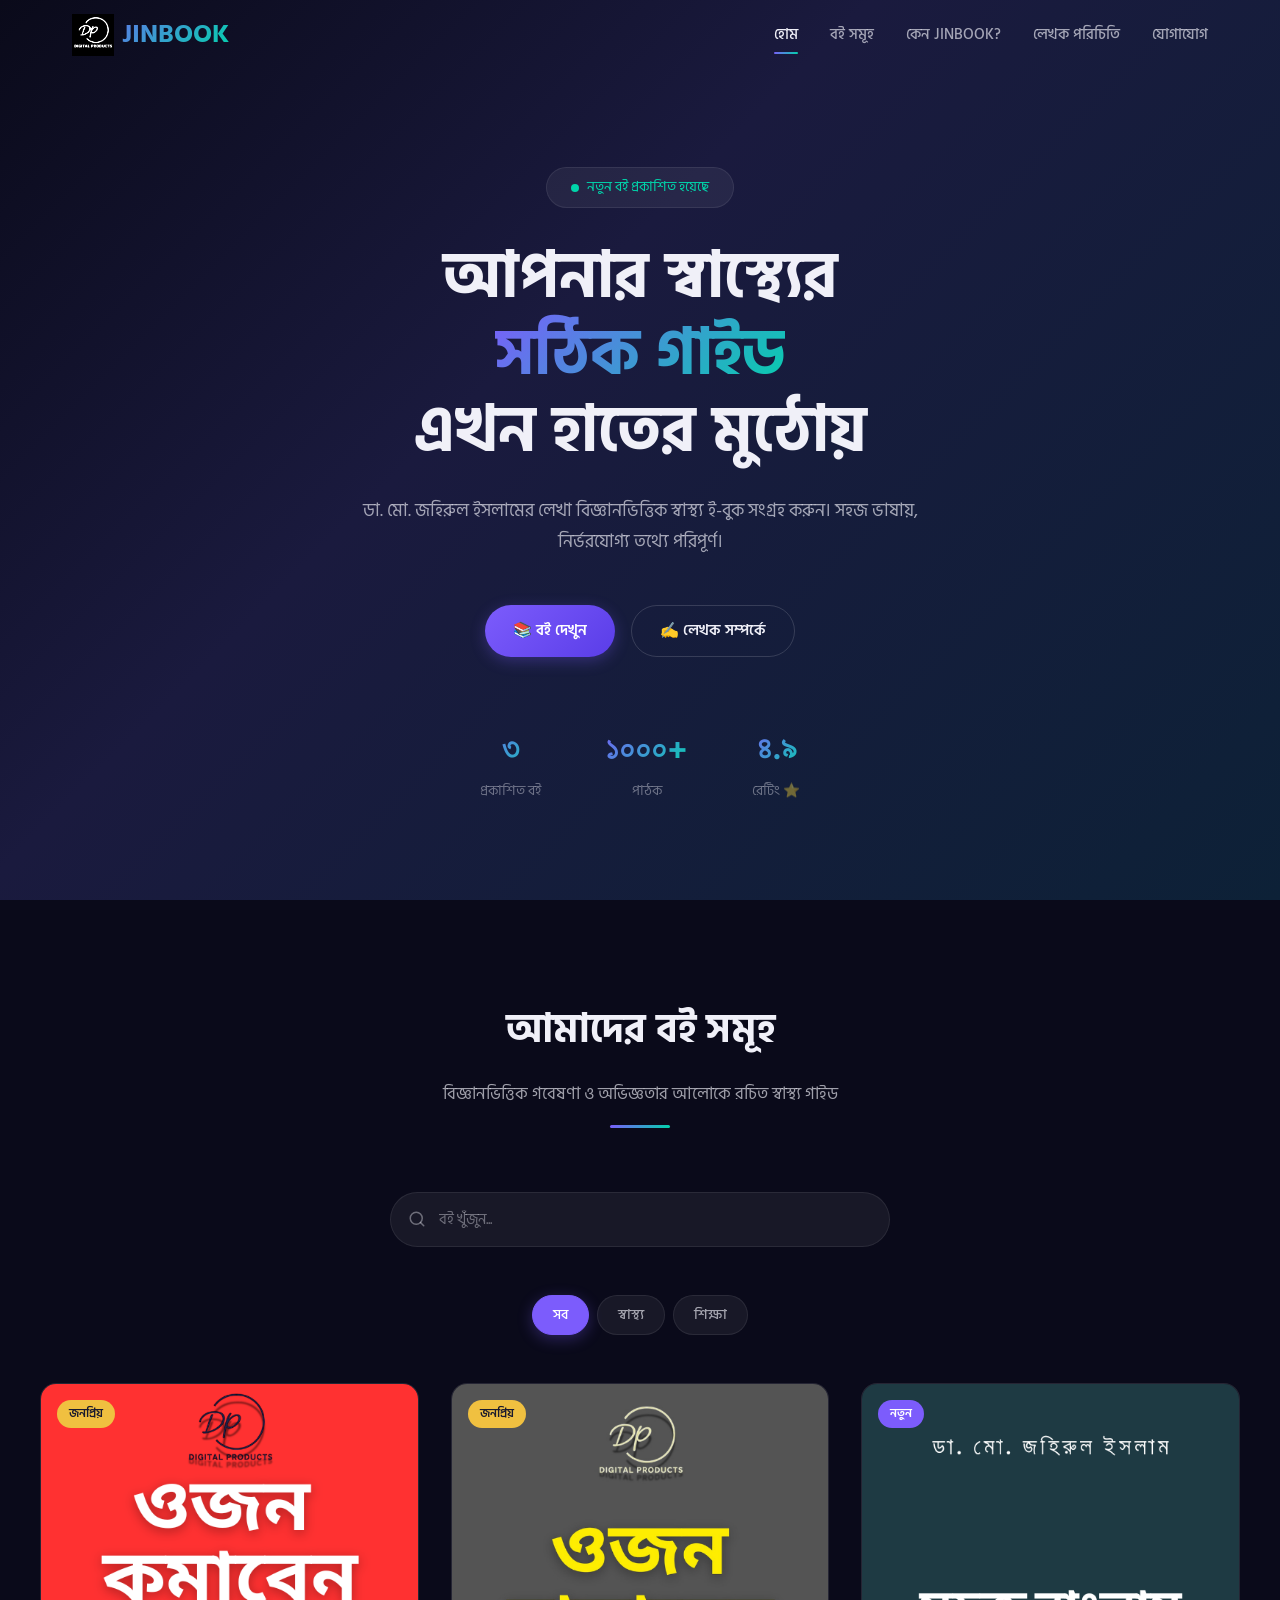
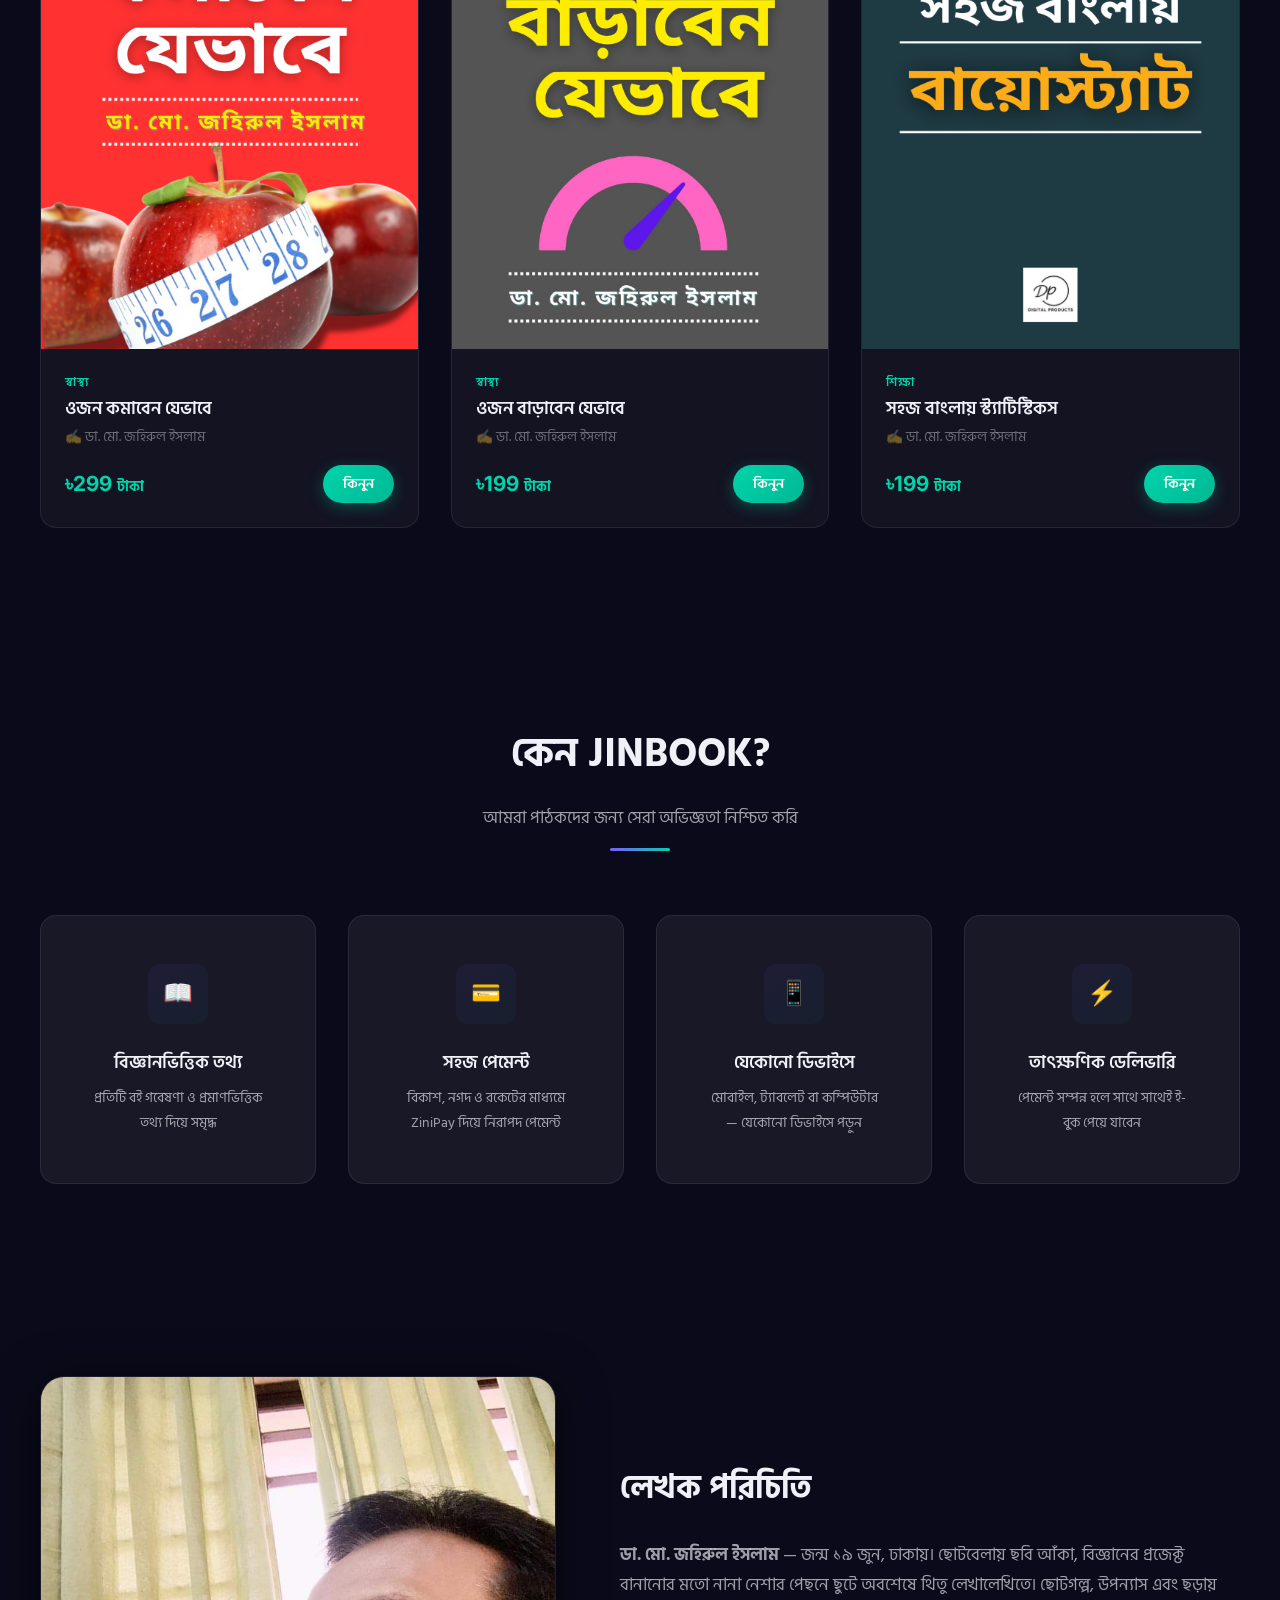
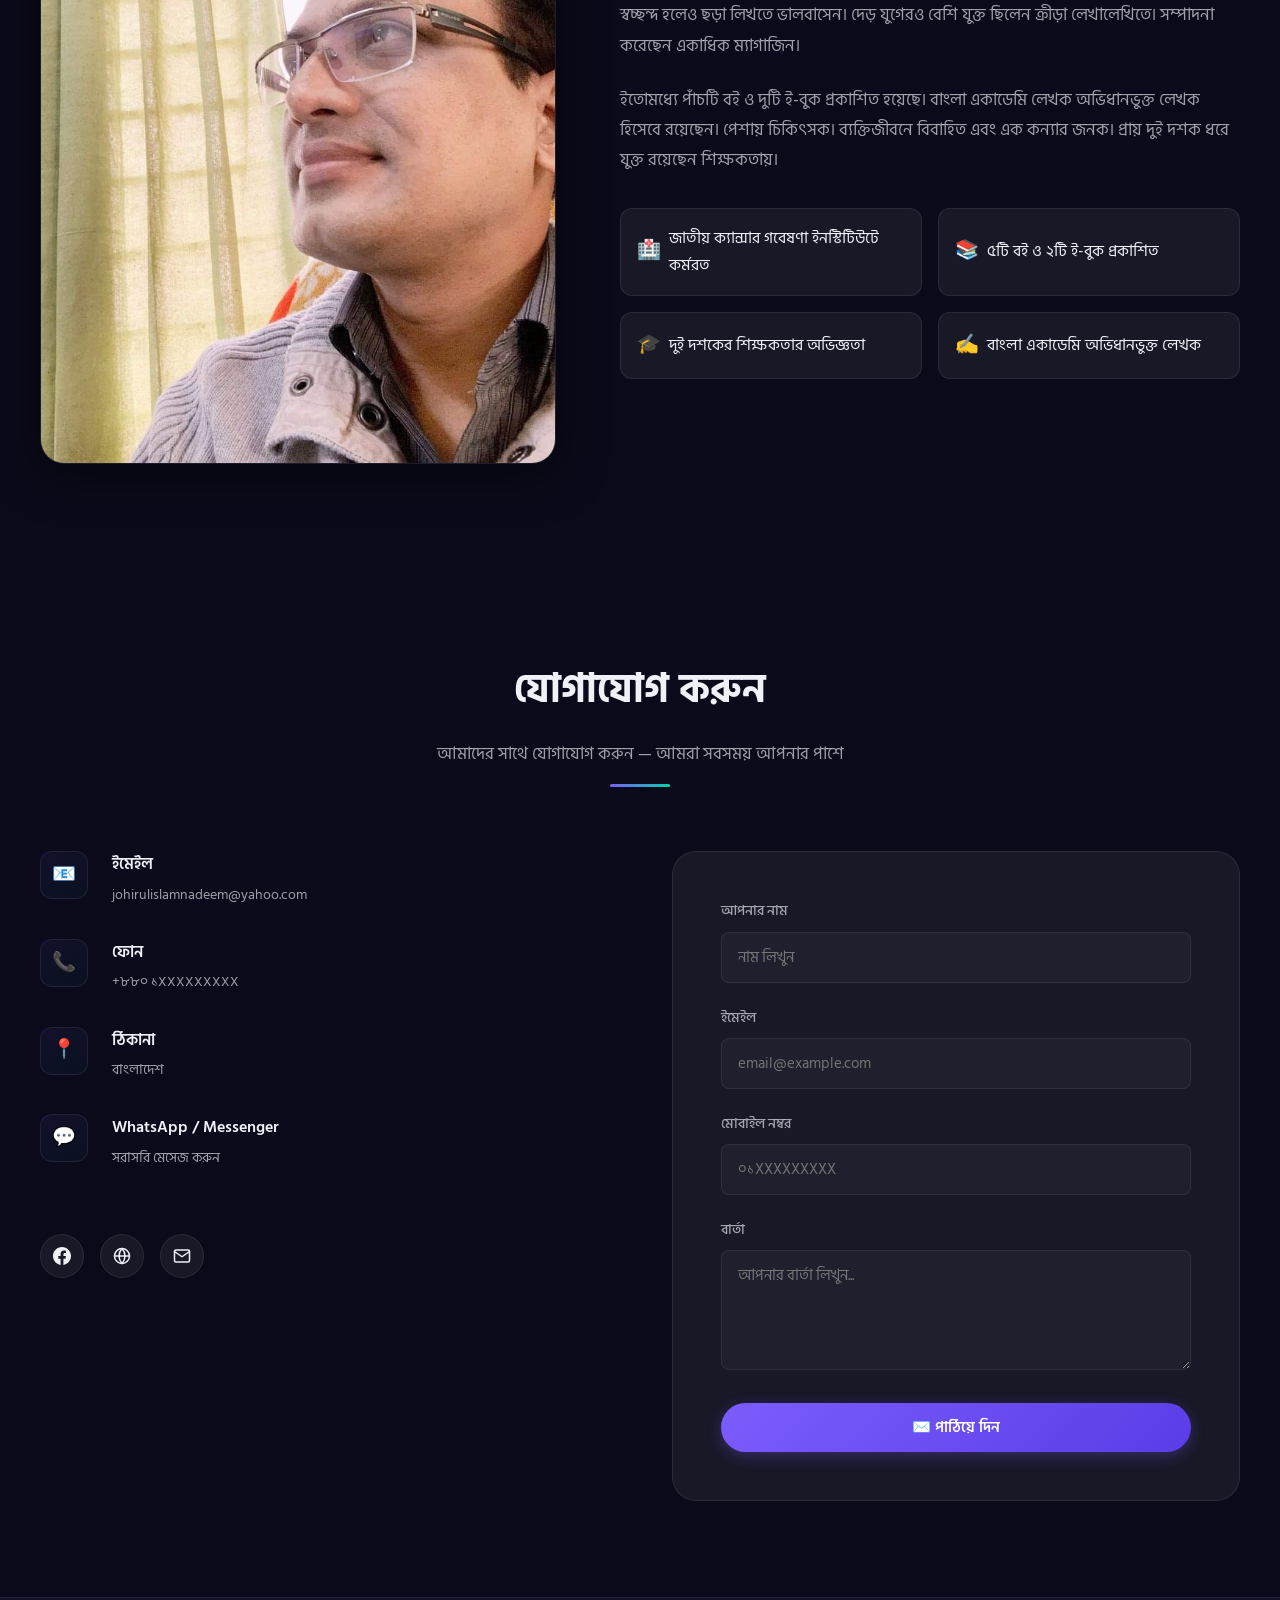
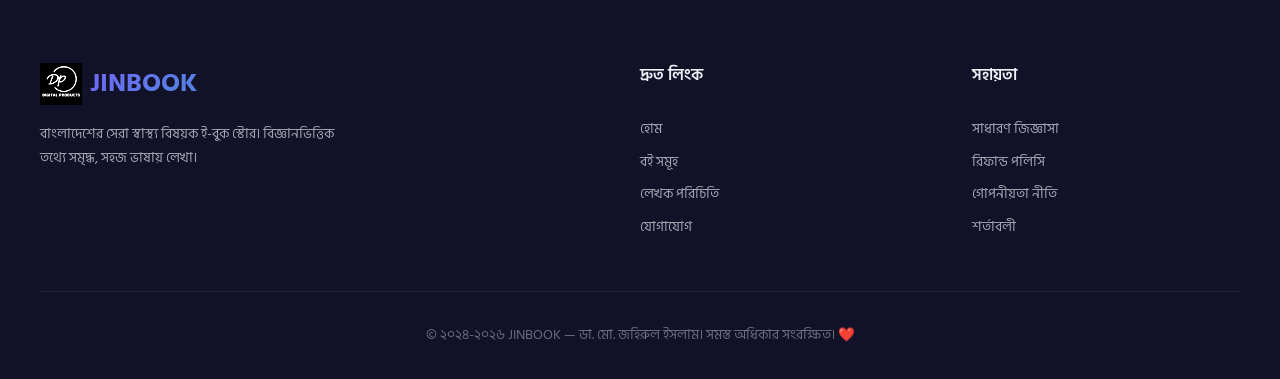
==== index.html @ 19b6d9fc "Initial commit: JINBOOK ebook store with payment and auto-download" ====
<!DOCTYPE html>
<html lang="bn" dir="ltr">
<head>
  <meta charset="UTF-8" />
  <meta name="viewport" content="width=device-width, initial-scale=1.0" />
  <title>JINBOOK — বাংলা ই-বুক স্টোর | ডা. মো. জহিরুল ইসলাম</title>
  <meta name="description" content="JINBOOK — বাংলাদেশের সেরা স্বাস্থ্য বিষয়ক ই-বুক স্টোর। ডা. মো. জহিরুল ইসলামের লেখা স্বাস্থ্য, পুষ্টি ও জীবনযাপন বিষয়ক ই-বুক সংগ্রহ করুন।" />
  <meta name="keywords" content="ই-বুক, বাংলা বই, স্বাস্থ্য বই, JINBOOK, ডিজিটাল বই, বাংলাদেশ" />
  <meta name="author" content="ডা. মো. জহিরুল ইসলাম" />

  <!-- Open Graph -->
  <meta property="og:title" content="JINBOOK — বাংলা ই-বুক স্টোর" />
  <meta property="og:description" content="বাংলাদেশের সেরা স্বাস্থ্য বিষয়ক ই-বুক সংগ্রহ। সহজে ডাউনলোড করুন।" />
  <meta property="og:type" content="website" />
  <meta property="og:url" content="https://jinbook.github.io/" />
  <link rel="canonical" href="https://jinbook.github.io/" />

  <!-- Favicon -->
  <link rel="icon" href="data:image/svg+xml,<svg xmlns='http://www.w3.org/2000/svg' viewBox='0 0 100 100'><text y='0.9em' font-size='90'>📚</text></svg>" />

  <!-- Stylesheets -->
  <link rel="stylesheet" href="style.css" />
</head>
<body>

  <!-- Background Animated Orbs -->
  <div class="bg-particles" aria-hidden="true">
    <div class="orb"></div>
    <div class="orb"></div>
    <div class="orb"></div>
  </div>

  <!-- ============ NAVIGATION ============ -->
  <nav class="navbar" id="navbar">
    <div class="nav-container">
      <a href="#" class="nav-logo" id="nav-logo">
        <img src="images/logo.png" alt="DP Digital Products" class="logo-img" />
        JINBOOK
      </a>

      <div class="nav-links" id="navLinks">
        <a href="#home" class="active">হোম</a>
        <a href="#books">বই সমূহ</a>
        <a href="#features">কেন JINBOOK?</a>
        <a href="#about">লেখক পরিচিতি</a>
        <a href="#contact">যোগাযোগ</a>
      </div>

      <button class="mobile-toggle" id="mobileToggle" aria-label="মেনু খুলুন">
        <span></span>
        <span></span>
        <span></span>
      </button>
    </div>
  </nav>

  <!-- ============ HERO SECTION ============ -->
  <section class="hero" id="home">
    <div class="hero-content">
      <div class="hero-badge">
        <span class="dot"></span>
        নতুন বই প্রকাশিত হয়েছে
      </div>

      <h1>
        আপনার স্বাস্থ্যের<br/>
        <span class="gradient-text">সঠিক গাইড</span><br/>
        এখন হাতের মুঠোয়
      </h1>

      <p>ডা. মো. জহিরুল ইসলামের লেখা বিজ্ঞানভিত্তিক স্বাস্থ্য ই-বুক সংগ্রহ করুন। সহজ ভাষায়, নির্ভরযোগ্য তথ্যে পরিপূর্ণ।</p>

      <div class="hero-buttons">
        <a href="#books" class="btn btn-primary" id="hero-browse-btn">
          📚 বই দেখুন
        </a>
        <a href="#about" class="btn btn-outline" id="hero-about-btn">
          ✍️ লেখক সম্পর্কে
        </a>
      </div>

      <div class="hero-stats">
        <div class="stat-item">
          <div class="stat-number" id="stat-books">৩</div>
          <div class="stat-label">প্রকাশিত বই</div>
        </div>
        <div class="stat-item">
          <div class="stat-number" id="stat-readers">১০০০+</div>
          <div class="stat-label">পাঠক</div>
        </div>
        <div class="stat-item">
          <div class="stat-number" id="stat-rating">৪.৯</div>
          <div class="stat-label">রেটিং ⭐</div>
        </div>
      </div>
    </div>
  </section>

  <!-- ============ BOOKS SECTION ============ -->
  <section class="section" id="books">
    <div class="container">
      <div class="section-header scroll-animate">
        <h2>আমাদের <span class="gradient-text">বই সমূহ</span></h2>
        <p>বিজ্ঞানভিত্তিক গবেষণা ও অভিজ্ঞতার আলোকে রচিত স্বাস্থ্য গাইড</p>
        <div class="section-line"></div>
      </div>

      <!-- Search -->
      <div class="search-container scroll-animate">
        <svg class="search-icon" width="18" height="18" viewBox="0 0 24 24" fill="none" stroke="currentColor" stroke-width="2" stroke-linecap="round" stroke-linejoin="round">
          <circle cx="11" cy="11" r="8"/>
          <line x1="21" y1="21" x2="16.65" y2="16.65"/>
        </svg>
        <input type="text" class="search-input" id="searchInput" placeholder="বই খুঁজুন..." />
      </div>

      <!-- Category Filter -->
      <div class="filter-bar scroll-animate" id="filterBar">
        <!-- Filter buttons will be injected by JS -->
      </div>

      <!-- Books Grid -->
      <div class="books-grid" id="booksGrid">
        <!-- Book cards will be injected by JS -->
      </div>

      <!-- No Results -->
      <div class="no-results" id="noResults" style="display: none;">
        <div class="emoji">🔍</div>
        <h3>কোনো বই পাওয়া যায়নি</h3>
        <p>অন্য কিছু দিয়ে খুঁজে দেখুন</p>
      </div>
    </div>
  </section>

  <!-- ============ FEATURES SECTION ============ -->
  <section class="section" id="features">
    <div class="container">
      <div class="section-header scroll-animate">
        <h2>কেন <span class="gradient-text">JINBOOK?</span></h2>
        <p>আমরা পাঠকদের জন্য সেরা অভিজ্ঞতা নিশ্চিত করি</p>
        <div class="section-line"></div>
      </div>

      <div class="features-grid">
        <div class="feature-card scroll-animate">
          <div class="feature-icon">📖</div>
          <h3>বিজ্ঞানভিত্তিক তথ্য</h3>
          <p>প্রতিটি বই গবেষণা ও প্রমাণভিত্তিক তথ্য দিয়ে সমৃদ্ধ</p>
        </div>
        <div class="feature-card scroll-animate">
          <div class="feature-icon">💳</div>
          <h3>সহজ পেমেন্ট</h3>
          <p>বিকাশ, নগদ ও রকেটের মাধ্যমে ZiniPay দিয়ে নিরাপদ পেমেন্ট</p>
        </div>
        <div class="feature-card scroll-animate">
          <div class="feature-icon">📱</div>
          <h3>যেকোনো ডিভাইসে</h3>
          <p>মোবাইল, ট্যাবলেট বা কম্পিউটার — যেকোনো ডিভাইসে পড়ুন</p>
        </div>
        <div class="feature-card scroll-animate">
          <div class="feature-icon">⚡</div>
          <h3>তাৎক্ষণিক ডেলিভারি</h3>
          <p>পেমেন্ট সম্পন্ন হলে সাথে সাথেই ই-বুক পেয়ে যাবেন</p>
        </div>
      </div>
    </div>
  </section>

  <!-- ============ ABOUT / AUTHOR SECTION ============ -->
  <section class="section" id="about">
    <div class="container">
      <div class="about-grid">
        <div class="about-image scroll-animate">
          <div class="about-image-wrapper" id="about-image-wrapper">
            <!-- ★ আপনার হাই-রেজ ছবি images/author.jpg নামে রাখুন ★ -->
            <img src="images/author.jpg" alt="ডা. মো. জহিরুল ইসলাম" onerror="this.style.display='none'; this.parentElement.querySelector('.author-placeholder').style.display='flex';" />
            <div class="author-placeholder" style="display:none; aspect-ratio:3/4; background:linear-gradient(135deg, #7c5cfc22, #00d4aa22); align-items:center; justify-content:center; flex-direction:column; gap:12px; font-size:5rem;">
              👨‍⚕️
              <span style="font-size:0.9rem; color:rgba(240,240,248,0.4);">ছবি শীঘ্রই আসছে</span>
            </div>
          </div>
        </div>

        <div class="about-content scroll-animate">
          <h2>লেখক <span class="gradient-text">পরিচিতি</span></h2>
          <p>
            <strong>ডা. মো. জহিরুল ইসলাম</strong> — জন্ম ১৯ জুন, ঢাকায়। 
            ছোটবেলায় ছবি আঁকা, বিজ্ঞানের প্রজেক্ট বানানোর মতো নানা নেশার পেছনে ছুটে 
            অবশেষে থিতু লেখালেখিতে। ছোটগল্প, উপন্যাস এবং ছড়ায় স্বচ্ছন্দ হলেও ছড়া 
            লিখতে ভালবাসেন। দেড় যুগেরও বেশি যুক্ত ছিলেন ক্রীড়া লেখালেখিতে। 
            সম্পাদনা করেছেন একাধিক ম্যাগাজিন।
          </p>
          <p>
            ইতোমধ্যে পাঁচটি বই ও দুটি ই-বুক প্রকাশিত হয়েছে। 
            বাংলা একাডেমি লেখক অভিধানভুক্ত লেখক হিসেবে রয়েছেন।
            পেশায় চিকিৎসক। ব্যক্তিজীবনে বিবাহিত এবং এক কন্যার জনক। 
            প্রায় দুই দশক ধরে যুক্ত রয়েছেন শিক্ষকতায়।
          </p>

          <div class="about-highlights">
            <div class="highlight-item">
              <span class="icon">🏥</span>
              <span>জাতীয় ক্যান্সার গবেষণা ইনস্টিটিউটে কর্মরত</span>
            </div>
            <div class="highlight-item">
              <span class="icon">📚</span>
              <span>৫টি বই ও ২টি ই-বুক প্রকাশিত</span>
            </div>
            <div class="highlight-item">
              <span class="icon">🎓</span>
              <span>দুই দশকের শিক্ষকতার অভিজ্ঞতা</span>
            </div>
            <div class="highlight-item">
              <span class="icon">✍️</span>
              <span>বাংলা একাডেমি অভিধানভুক্ত লেখক</span>
            </div>
          </div>
        </div>
      </div>
    </div>
  </section>

  <!-- ============ CONTACT SECTION ============ -->
  <section class="section" id="contact">
    <div class="container">
      <div class="section-header scroll-animate">
        <h2><span class="gradient-text">যোগাযোগ</span> করুন</h2>
        <p>আমাদের সাথে যোগাযোগ করুন — আমরা সবসময় আপনার পাশে</p>
        <div class="section-line"></div>
      </div>

      <div class="contact-grid">
        <div class="contact-info scroll-animate">
          <div class="contact-item">
            <div class="contact-icon">📧</div>
            <div class="contact-text">
              <h4>ইমেইল</h4>
              <p>johirulislamnadeem@yahoo.com</p>
            </div>
          </div>
          <div class="contact-item">
            <div class="contact-icon">📞</div>
            <div class="contact-text">
              <h4>ফোন</h4>
              <p>+৮৮০ ১XXXXXXXXX</p>
            </div>
          </div>
          <div class="contact-item">
            <div class="contact-icon">📍</div>
            <div class="contact-text">
              <h4>ঠিকানা</h4>
              <p>বাংলাদেশ</p>
            </div>
          </div>
          <div class="contact-item">
            <div class="contact-icon">💬</div>
            <div class="contact-text">
              <h4>WhatsApp / Messenger</h4>
              <p>সরাসরি মেসেজ করুন</p>
            </div>
          </div>

          <div class="social-links">
            <a href="https://www.facebook.com/johirul.nadeem" target="_blank" rel="noopener" class="social-link" aria-label="Facebook" id="social-fb">
              <svg width="18" height="18" viewBox="0 0 24 24" fill="currentColor"><path d="M24 12.073c0-6.627-5.373-12-12-12s-12 5.373-12 12c0 5.99 4.388 10.954 10.125 11.854v-8.385H7.078v-3.47h3.047V9.43c0-3.007 1.792-4.669 4.533-4.669 1.312 0 2.686.235 2.686.235v2.953H15.83c-1.491 0-1.956.925-1.956 1.874v2.25h3.328l-.532 3.47h-2.796v8.385C19.612 23.027 24 18.062 24 12.073z"/></svg>
            </a>
            <a href="https://www.johirulislamnadeem.com" target="_blank" rel="noopener" class="social-link" aria-label="ওয়েবসাইট" id="social-web">
              <svg width="18" height="18" viewBox="0 0 24 24" fill="none" stroke="currentColor" stroke-width="2" stroke-linecap="round" stroke-linejoin="round"><circle cx="12" cy="12" r="10"/><line x1="2" y1="12" x2="22" y2="12"/><path d="M12 2a15.3 15.3 0 0 1 4 10 15.3 15.3 0 0 1-4 10 15.3 15.3 0 0 1-4-10 15.3 15.3 0 0 1 4-10z"/></svg>
            </a>
            <a href="mailto:johirulislamnadeem@yahoo.com" class="social-link" aria-label="ইমেইল" id="social-email">
              <svg width="18" height="18" viewBox="0 0 24 24" fill="none" stroke="currentColor" stroke-width="2" stroke-linecap="round" stroke-linejoin="round"><path d="M4 4h16c1.1 0 2 .9 2 2v12c0 1.1-.9 2-2 2H4c-1.1 0-2-.9-2-2V6c0-1.1.9-2 2-2z"/><polyline points="22,6 12,13 2,6"/></svg>
            </a>
          </div>
        </div>

        <form class="contact-form scroll-animate" id="contactForm">
          <div class="form-group">
            <label for="contactName">আপনার নাম</label>
            <input type="text" id="contactName" placeholder="নাম লিখুন" required />
          </div>
          <div class="form-group">
            <label for="contactEmail">ইমেইল</label>
            <input type="email" id="contactEmail" placeholder="email@example.com" required />
          </div>
          <div class="form-group">
            <label for="contactPhone">মোবাইল নম্বর</label>
            <input type="tel" id="contactPhone" placeholder="০১XXXXXXXXX" />
          </div>
          <div class="form-group">
            <label for="contactMessage">বার্তা</label>
            <textarea id="contactMessage" placeholder="আপনার বার্তা লিখুন..." required></textarea>
          </div>
          <button type="submit" class="btn btn-primary" id="contactSubmitBtn" style="width: 100%; justify-content: center;">
            ✉️ পাঠিয়ে দিন
          </button>
        </form>
      </div>
    </div>
  </section>

  <!-- ============ FOOTER ============ -->
  <footer class="footer">
    <div class="footer-content">
      <div class="footer-brand">
        <a href="#" class="nav-logo">
          <img src="images/logo.png" alt="DP Digital Products" class="logo-img" />
          JINBOOK
        </a>
        <p>বাংলাদেশের সেরা স্বাস্থ্য বিষয়ক ই-বুক স্টোর। বিজ্ঞানভিত্তিক তথ্যে সমৃদ্ধ, সহজ ভাষায় লেখা।</p>
      </div>

      <div class="footer-links">
        <h4>দ্রুত লিংক</h4>
        <a href="#home">হোম</a>
        <a href="#books">বই সমূহ</a>
        <a href="#about">লেখক পরিচিতি</a>
        <a href="#contact">যোগাযোগ</a>
      </div>

      <div class="footer-links">
        <h4>সহায়তা</h4>
        <a href="#contact">সাধারণ জিজ্ঞাসা</a>
        <a href="#contact">রিফান্ড পলিসি</a>
        <a href="#contact">গোপনীয়তা নীতি</a>
        <a href="#contact">শর্তাবলী</a>
      </div>
    </div>

    <div class="footer-bottom">
      <p>&copy; ২০২৪-২০২৬ JINBOOK — ডা. মো. জহিরুল ইসলাম। সমস্ত অধিকার সংরক্ষিত। <span class="heart">❤️</span></p>
    </div>
  </footer>

  <!-- ============ BOOK DETAIL MODAL ============ -->
  <div class="modal-overlay" id="bookModal">
    <div class="modal">
      <button class="modal-close" id="modalClose" aria-label="বন্ধ করুন">✕</button>
      <div class="modal-body" id="modalBody">
        <!-- Modal content injected by JS -->
      </div>
    </div>
  </div>

  <!-- Toast -->
  <div class="toast" id="toast"></div>

  <!-- Scripts -->
  <script src="script.js"></script>
</body>
</html>
---- style.css ----
/* ============================================
   JINBOOK — Premium E-Book Store CSS
   Dark Theme with Glassmorphism
   ============================================ */

/* --- Google Fonts Import --- */
@import url('https://fonts.googleapis.com/css2?family=Hind+Siliguri:wght@300;400;500;600;700&family=Inter:wght@300;400;500;600;700&display=swap');

/* --- CSS Custom Properties (Design Tokens) --- */
:root {
  /* Colors */
  --bg-primary: #0a0a1a;
  --bg-secondary: #111128;
  --bg-card: rgba(255, 255, 255, 0.04);
  --bg-glass: rgba(255, 255, 255, 0.06);
  --bg-glass-hover: rgba(255, 255, 255, 0.1);
  --border-glass: rgba(255, 255, 255, 0.08);
  --border-glass-hover: rgba(255, 255, 255, 0.15);

  /* Accent Colors */
  --accent-primary: #7c5cfc;
  --accent-secondary: #00d4aa;
  --accent-warm: #ff6b6b;
  --accent-gold: #f0c040;
  --gradient-primary: linear-gradient(135deg, #7c5cfc 0%, #00d4aa 100%);
  --gradient-hero: linear-gradient(135deg, #0a0a1a 0%, #1a1a3e 40%, #0d2137 100%);
  --gradient-card: linear-gradient(145deg, rgba(124, 92, 252, 0.08), rgba(0, 212, 170, 0.04));
  --gradient-btn: linear-gradient(135deg, #7c5cfc, #5a3de8);
  --gradient-btn-hover: linear-gradient(135deg, #8d70ff, #7c5cfc);
  --gradient-buy: linear-gradient(135deg, #00d4aa, #00b894);

  /* Text Colors */
  --text-primary: #f0f0f8;
  --text-secondary: rgba(240, 240, 248, 0.65);
  --text-muted: rgba(240, 240, 248, 0.4);
  --text-accent: #7c5cfc;

  /* Spacing */
  --space-xs: 0.25rem;
  --space-sm: 0.5rem;
  --space-md: 1rem;
  --space-lg: 1.5rem;
  --space-xl: 2rem;
  --space-2xl: 3rem;
  --space-3xl: 4rem;
  --space-4xl: 6rem;

  /* Border Radius */
  --radius-sm: 8px;
  --radius-md: 12px;
  --radius-lg: 16px;
  --radius-xl: 24px;
  --radius-full: 9999px;

  /* Shadows */
  --shadow-sm: 0 2px 8px rgba(0, 0, 0, 0.3);
  --shadow-md: 0 4px 24px rgba(0, 0, 0, 0.4);
  --shadow-lg: 0 8px 48px rgba(0, 0, 0, 0.5);
  --shadow-glow: 0 0 30px rgba(124, 92, 252, 0.2);
  --shadow-card: 0 4px 30px rgba(0, 0, 0, 0.3);

  /* Transitions */
  --transition-fast: 0.2s cubic-bezier(0.4, 0, 0.2, 1);
  --transition-base: 0.3s cubic-bezier(0.4, 0, 0.2, 1);
  --transition-slow: 0.5s cubic-bezier(0.4, 0, 0.2, 1);

  /* Font */
  --font-bn: 'Hind Siliguri', sans-serif;
  --font-en: 'Inter', sans-serif;

  /* Layout */
  --max-width: 1200px;
  --nav-height: 70px;
}

/* --- Reset & Base --- */
*,
*::before,
*::after {
  margin: 0;
  padding: 0;
  box-sizing: border-box;
}

html {
  scroll-behavior: smooth;
  scroll-padding-top: var(--nav-height);
}

body {
  font-family: var(--font-bn);
  background: var(--bg-primary);
  color: var(--text-primary);
  line-height: 1.7;
  overflow-x: hidden;
  -webkit-font-smoothing: antialiased;
}

a {
  text-decoration: none;
  color: inherit;
}

ul { list-style: none; }
img { max-width: 100%; display: block; }
button { cursor: pointer; border: none; font-family: inherit; }
input, textarea { font-family: inherit; }

/* --- Animated Background Particles --- */
.bg-particles {
  position: fixed;
  top: 0;
  left: 0;
  width: 100%;
  height: 100%;
  pointer-events: none;
  z-index: 0;
  overflow: hidden;
}

.bg-particles .orb {
  position: absolute;
  border-radius: 50%;
  filter: blur(80px);
  opacity: 0.15;
  animation: float 20s ease-in-out infinite;
}

.bg-particles .orb:nth-child(1) {
  width: 600px;
  height: 600px;
  background: var(--accent-primary);
  top: -200px;
  right: -200px;
  animation-delay: 0s;
}

.bg-particles .orb:nth-child(2) {
  width: 500px;
  height: 500px;
  background: var(--accent-secondary);
  bottom: -150px;
  left: -150px;
  animation-delay: -7s;
}

.bg-particles .orb:nth-child(3) {
  width: 400px;
  height: 400px;
  background: var(--accent-warm);
  top: 50%;
  left: 50%;
  transform: translate(-50%, -50%);
  animation-delay: -14s;
}

@keyframes float {
  0%, 100% { transform: translate(0, 0) scale(1); }
  25% { transform: translate(30px, -30px) scale(1.05); }
  50% { transform: translate(-20px, 20px) scale(0.95); }
  75% { transform: translate(15px, 10px) scale(1.02); }
}

/* --- Navigation --- */
.navbar {
  position: fixed;
  top: 0;
  left: 0;
  right: 0;
  height: var(--nav-height);
  z-index: 1000;
  transition: var(--transition-base);
  backdrop-filter: blur(0px);
}

.navbar.scrolled {
  background: rgba(10, 10, 26, 0.85);
  backdrop-filter: blur(20px);
  border-bottom: 1px solid var(--border-glass);
  box-shadow: var(--shadow-sm);
}

.nav-container {
  max-width: var(--max-width);
  margin: 0 auto;
  height: 100%;
  display: flex;
  align-items: center;
  justify-content: space-between;
  padding: 0 var(--space-xl);
}

.nav-logo {
  display: flex;
  align-items: center;
  gap: var(--space-sm);
  font-size: 1.6rem;
  font-weight: 700;
  background: var(--gradient-primary);
  -webkit-background-clip: text;
  -webkit-text-fill-color: transparent;
  background-clip: text;
}

.nav-logo svg {
  width: 36px;
  height: 36px;
}

.logo-img {
  width: 42px;
  height: 42px;
  object-fit: contain;
  filter: invert(1) brightness(2);
  transition: var(--transition-fast);
}

.nav-links {
  display: flex;
  gap: var(--space-xl);
  align-items: center;
}

.nav-links a {
  font-size: 0.95rem;
  font-weight: 500;
  color: var(--text-secondary);
  transition: var(--transition-fast);
  position: relative;
  padding: var(--space-xs) 0;
}

.nav-links a::after {
  content: '';
  position: absolute;
  bottom: -2px;
  left: 0;
  width: 0;
  height: 2px;
  background: var(--gradient-primary);
  transition: var(--transition-base);
  border-radius: 2px;
}

.nav-links a:hover,
.nav-links a.active {
  color: var(--text-primary);
}

.nav-links a:hover::after,
.nav-links a.active::after {
  width: 100%;
}

.mobile-toggle {
  display: none;
  flex-direction: column;
  gap: 5px;
  background: none;
  padding: 8px;
}

.mobile-toggle span {
  display: block;
  width: 24px;
  height: 2px;
  background: var(--text-primary);
  border-radius: 2px;
  transition: var(--transition-base);
}

.mobile-toggle.active span:nth-child(1) {
  transform: rotate(45deg) translate(5px, 5px);
}
.mobile-toggle.active span:nth-child(2) {
  opacity: 0;
}
.mobile-toggle.active span:nth-child(3) {
  transform: rotate(-45deg) translate(5px, -5px);
}

/* --- Hero Section --- */
.hero {
  min-height: 100vh;
  display: flex;
  align-items: center;
  justify-content: center;
  position: relative;
  padding: calc(var(--nav-height) + var(--space-3xl)) var(--space-xl) var(--space-3xl);
  text-align: center;
  overflow: hidden;
}

.hero::before {
  content: '';
  position: absolute;
  top: 0;
  left: 0;
  right: 0;
  bottom: 0;
  background: var(--gradient-hero);
  z-index: 0;
}

.hero-content {
  position: relative;
  z-index: 1;
  max-width: 800px;
}

.hero-badge {
  display: inline-flex;
  align-items: center;
  gap: var(--space-sm);
  padding: var(--space-sm) var(--space-lg);
  background: var(--bg-glass);
  border: 1px solid var(--border-glass);
  border-radius: var(--radius-full);
  font-size: 0.85rem;
  color: var(--accent-secondary);
  margin-bottom: var(--space-xl);
  animation: fadeInUp 0.8s ease-out;
}

.hero-badge .dot {
  width: 8px;
  height: 8px;
  border-radius: 50%;
  background: var(--accent-secondary);
  animation: pulse 2s ease-in-out infinite;
}

.hero h1 {
  font-size: clamp(2.5rem, 6vw, 4rem);
  font-weight: 700;
  line-height: 1.2;
  margin-bottom: var(--space-lg);
  animation: fadeInUp 0.8s ease-out 0.1s both;
}

.hero h1 .gradient-text {
  background: var(--gradient-primary);
  -webkit-background-clip: text;
  -webkit-text-fill-color: transparent;
  background-clip: text;
}

.hero p {
  font-size: 1.15rem;
  color: var(--text-secondary);
  max-width: 600px;
  margin: 0 auto var(--space-2xl);
  animation: fadeInUp 0.8s ease-out 0.2s both;
}

.hero-buttons {
  display: flex;
  gap: var(--space-md);
  justify-content: center;
  flex-wrap: wrap;
  animation: fadeInUp 0.8s ease-out 0.3s both;
}

.hero-stats {
  display: flex;
  gap: var(--space-3xl);
  justify-content: center;
  margin-top: var(--space-3xl);
  animation: fadeInUp 0.8s ease-out 0.4s both;
}

.stat-item {
  text-align: center;
}

.stat-number {
  font-size: 2rem;
  font-weight: 700;
  font-family: var(--font-en);
  background: var(--gradient-primary);
  -webkit-background-clip: text;
  -webkit-text-fill-color: transparent;
  background-clip: text;
}

.stat-label {
  font-size: 0.85rem;
  color: var(--text-muted);
  margin-top: var(--space-xs);
}

/* --- Buttons --- */
.btn {
  display: inline-flex;
  align-items: center;
  gap: var(--space-sm);
  padding: 12px 28px;
  border-radius: var(--radius-full);
  font-size: 0.95rem;
  font-weight: 600;
  transition: var(--transition-base);
  position: relative;
  overflow: hidden;
}

.btn-primary {
  background: var(--gradient-btn);
  color: white;
  box-shadow: 0 4px 15px rgba(124, 92, 252, 0.3);
}

.btn-primary:hover {
  background: var(--gradient-btn-hover);
  box-shadow: 0 6px 25px rgba(124, 92, 252, 0.4);
  transform: translateY(-2px);
}

.btn-outline {
  background: transparent;
  color: var(--text-primary);
  border: 1px solid var(--border-glass-hover);
}

.btn-outline:hover {
  background: var(--bg-glass-hover);
  border-color: var(--accent-primary);
  transform: translateY(-2px);
}

.btn-buy {
  background: var(--gradient-buy);
  color: white;
  box-shadow: 0 4px 15px rgba(0, 212, 170, 0.3);
}

.btn-buy:hover {
  box-shadow: 0 6px 25px rgba(0, 212, 170, 0.4);
  transform: translateY(-2px);
}

.btn-sm {
  padding: 8px 20px;
  font-size: 0.85rem;
}

/* --- Section Styles --- */
.section {
  padding: var(--space-4xl) var(--space-xl);
  position: relative;
  z-index: 1;
}

.section-header {
  text-align: center;
  margin-bottom: var(--space-3xl);
}

.section-header h2 {
  font-size: clamp(1.8rem, 4vw, 2.5rem);
  font-weight: 700;
  margin-bottom: var(--space-md);
}

.section-header p {
  color: var(--text-secondary);
  max-width: 600px;
  margin: 0 auto;
  font-size: 1.05rem;
}

.section-line {
  width: 60px;
  height: 3px;
  background: var(--gradient-primary);
  border-radius: 3px;
  margin: var(--space-md) auto 0;
}

.container {
  max-width: var(--max-width);
  margin: 0 auto;
}

/* --- Books Filter --- */
.filter-bar {
  display: flex;
  gap: var(--space-sm);
  justify-content: center;
  flex-wrap: wrap;
  margin-bottom: var(--space-2xl);
}

.filter-btn {
  padding: 8px 20px;
  border-radius: var(--radius-full);
  font-size: 0.85rem;
  font-weight: 500;
  background: var(--bg-glass);
  color: var(--text-secondary);
  border: 1px solid var(--border-glass);
  transition: var(--transition-fast);
}

.filter-btn:hover,
.filter-btn.active {
  background: var(--accent-primary);
  color: white;
  border-color: var(--accent-primary);
  box-shadow: 0 4px 15px rgba(124, 92, 252, 0.3);
}

/* --- Search Bar --- */
.search-container {
  max-width: 500px;
  margin: 0 auto var(--space-2xl);
  position: relative;
}

.search-input {
  width: 100%;
  padding: 14px 20px 14px 48px;
  border-radius: var(--radius-full);
  border: 1px solid var(--border-glass);
  background: var(--bg-glass);
  color: var(--text-primary);
  font-size: 0.95rem;
  transition: var(--transition-base);
  outline: none;
}

.search-input::placeholder {
  color: var(--text-muted);
}

.search-input:focus {
  border-color: var(--accent-primary);
  box-shadow: 0 0 0 3px rgba(124, 92, 252, 0.15);
  background: var(--bg-glass-hover);
}

.search-icon {
  position: absolute;
  left: 18px;
  top: 50%;
  transform: translateY(-50%);
  color: var(--text-muted);
  pointer-events: none;
}

/* --- Book Cards Grid --- */
.books-grid {
  display: grid;
  grid-template-columns: repeat(auto-fill, minmax(280px, 1fr));
  gap: var(--space-xl);
}

.book-card {
  background: var(--bg-card);
  border: 1px solid var(--border-glass);
  border-radius: var(--radius-lg);
  overflow: hidden;
  transition: var(--transition-base);
  position: relative;
}

.book-card:hover {
  transform: translateY(-8px);
  border-color: var(--border-glass-hover);
  box-shadow: var(--shadow-lg), var(--shadow-glow);
  background: var(--gradient-card);
}

.book-cover-wrapper {
  position: relative;
  aspect-ratio: 2/3;
  overflow: hidden;
  background: var(--bg-secondary);
}

.book-cover-wrapper img {
  width: 100%;
  height: 100%;
  object-fit: cover;
  transition: var(--transition-slow);
}

.book-card:hover .book-cover-wrapper img {
  transform: scale(1.05);
}

.book-badge {
  position: absolute;
  top: var(--space-md);
  left: var(--space-md);
  padding: 4px 12px;
  border-radius: var(--radius-full);
  font-size: 0.75rem;
  font-weight: 600;
  z-index: 2;
}

.badge-new {
  background: var(--accent-primary);
  color: white;
}

.badge-popular {
  background: var(--accent-gold);
  color: #1a1a2e;
}

.badge-sale {
  background: var(--accent-warm);
  color: white;
}

.book-overlay {
  position: absolute;
  inset: 0;
  background: linear-gradient(to top, rgba(10, 10, 26, 0.95) 0%, transparent 60%);
  opacity: 0;
  transition: var(--transition-base);
  display: flex;
  align-items: flex-end;
  justify-content: center;
  padding: var(--space-xl);
}

.book-card:hover .book-overlay {
  opacity: 1;
}

.book-overlay .btn {
  transform: translateY(20px);
  transition: var(--transition-base);
}

.book-card:hover .book-overlay .btn {
  transform: translateY(0);
}

.book-info {
  padding: var(--space-lg);
}

.book-category {
  font-size: 0.75rem;
  color: var(--accent-secondary);
  font-weight: 600;
  text-transform: uppercase;
  letter-spacing: 0.5px;
  margin-bottom: var(--space-xs);
}

.book-title {
  font-size: 1.1rem;
  font-weight: 600;
  margin-bottom: var(--space-xs);
  line-height: 1.4;
}

.book-author {
  font-size: 0.85rem;
  color: var(--text-muted);
  margin-bottom: var(--space-md);
}

.book-price-row {
  display: flex;
  align-items: center;
  justify-content: space-between;
}

.book-price {
  font-size: 1.3rem;
  font-weight: 700;
  color: var(--accent-secondary);
  font-family: var(--font-en);
}

.book-price .currency {
  font-size: 0.85rem;
  font-family: var(--font-bn);
}

.book-price .old-price {
  font-size: 0.85rem;
  color: var(--text-muted);
  text-decoration: line-through;
  margin-left: var(--space-sm);
  font-weight: 400;
}

/* --- Book Modal --- */
.modal-overlay {
  position: fixed;
  inset: 0;
  background: rgba(0, 0, 0, 0.7);
  backdrop-filter: blur(8px);
  z-index: 2000;
  display: flex;
  align-items: center;
  justify-content: center;
  padding: var(--space-xl);
  opacity: 0;
  visibility: hidden;
  transition: var(--transition-base);
}

.modal-overlay.active {
  opacity: 1;
  visibility: visible;
}

.modal {
  background: var(--bg-secondary);
  border: 1px solid var(--border-glass);
  border-radius: var(--radius-xl);
  max-width: 800px;
  width: 100%;
  max-height: 90vh;
  overflow-y: auto;
  transform: scale(0.9) translateY(20px);
  transition: var(--transition-base);
  position: relative;
}

.modal-overlay.active .modal {
  transform: scale(1) translateY(0);
}

.modal-close {
  position: absolute;
  top: var(--space-lg);
  right: var(--space-lg);
  width: 40px;
  height: 40px;
  border-radius: 50%;
  background: var(--bg-glass);
  border: 1px solid var(--border-glass);
  color: var(--text-primary);
  font-size: 1.2rem;
  display: flex;
  align-items: center;
  justify-content: center;
  transition: var(--transition-fast);
  z-index: 10;
}

.modal-close:hover {
  background: var(--accent-warm);
  border-color: var(--accent-warm);
}

.modal-body {
  display: grid;
  grid-template-columns: 1fr 1.2fr;
  gap: var(--space-2xl);
  padding: var(--space-2xl);
}

.modal-cover {
  border-radius: var(--radius-md);
  overflow: hidden;
  box-shadow: var(--shadow-lg);
}

.modal-cover img {
  width: 100%;
  height: auto;
}

.modal-details h2 {
  font-size: 1.6rem;
  font-weight: 700;
  margin-bottom: var(--space-sm);
}

.modal-details .modal-author {
  color: var(--text-secondary);
  margin-bottom: var(--space-lg);
}

.modal-details .modal-description {
  color: var(--text-secondary);
  line-height: 1.8;
  margin-bottom: var(--space-xl);
  font-size: 0.95rem;
}

.modal-meta {
  display: grid;
  grid-template-columns: 1fr 1fr;
  gap: var(--space-md);
  margin-bottom: var(--space-xl);
  padding: var(--space-lg);
  background: var(--bg-glass);
  border-radius: var(--radius-md);
  border: 1px solid var(--border-glass);
}

.meta-item {
  text-align: center;
}

.meta-label {
  font-size: 0.75rem;
  color: var(--text-muted);
  display: block;
  margin-bottom: 2px;
}

.meta-value {
  font-size: 0.95rem;
  font-weight: 600;
  color: var(--text-primary);
}

.modal-price {
  font-size: 2rem;
  font-weight: 700;
  color: var(--accent-secondary);
  margin-bottom: var(--space-lg);
  font-family: var(--font-en);
}

.modal-price .currency {
  font-size: 1rem;
  font-family: var(--font-bn);
}

.modal-actions {
  display: flex;
  gap: var(--space-md);
  flex-wrap: wrap;
}

/* --- Features Section --- */
.features-grid {
  display: grid;
  grid-template-columns: repeat(auto-fill, minmax(250px, 1fr));
  gap: var(--space-xl);
}

.feature-card {
  background: var(--bg-glass);
  border: 1px solid var(--border-glass);
  border-radius: var(--radius-lg);
  padding: var(--space-2xl);
  text-align: center;
  transition: var(--transition-base);
}

.feature-card:hover {
  background: var(--bg-glass-hover);
  border-color: var(--border-glass-hover);
  transform: translateY(-5px);
  box-shadow: var(--shadow-md);
}

.feature-icon {
  width: 60px;
  height: 60px;
  border-radius: var(--radius-md);
  background: var(--gradient-card);
  display: flex;
  align-items: center;
  justify-content: center;
  margin: 0 auto var(--space-lg);
  font-size: 1.5rem;
}

.feature-card h3 {
  font-size: 1.1rem;
  font-weight: 600;
  margin-bottom: var(--space-sm);
}

.feature-card p {
  font-size: 0.9rem;
  color: var(--text-secondary);
}

/* --- About / Author Section --- */
.about-grid {
  display: grid;
  grid-template-columns: 1fr 1.2fr;
  gap: var(--space-3xl);
  align-items: center;
}

.about-image {
  position: relative;
}

.about-image-wrapper {
  border-radius: var(--radius-xl);
  overflow: hidden;
  border: 1px solid var(--border-glass);
  box-shadow: var(--shadow-lg);
}

/* Author image — আপনার ছবি images/author.jpg নামে রাখুন */
.about-image-wrapper img {
  width: 100%;
  height: 100%;
  object-fit: cover;
}

.about-content h2 {
  font-size: 2rem;
  font-weight: 700;
  margin-bottom: var(--space-lg);
}

.about-content p {
  color: var(--text-secondary);
  margin-bottom: var(--space-lg);
  font-size: 1.05rem;
  line-height: 1.8;
}

.about-highlights {
  display: grid;
  grid-template-columns: 1fr 1fr;
  gap: var(--space-md);
  margin-top: var(--space-xl);
}

.highlight-item {
  display: flex;
  align-items: center;
  gap: var(--space-sm);
  padding: var(--space-md);
  background: var(--bg-glass);
  border-radius: var(--radius-md);
  border: 1px solid var(--border-glass);
}

.highlight-item .icon {
  color: var(--accent-secondary);
  font-size: 1.2rem;
}

/* --- Contact Section --- */
.contact-grid {
  display: grid;
  grid-template-columns: 1fr 1fr;
  gap: var(--space-3xl);
}

.contact-info {
  display: flex;
  flex-direction: column;
  gap: var(--space-xl);
}

.contact-item {
  display: flex;
  gap: var(--space-lg);
  align-items: flex-start;
}

.contact-icon {
  width: 48px;
  height: 48px;
  border-radius: var(--radius-md);
  background: var(--gradient-card);
  border: 1px solid var(--border-glass);
  display: flex;
  align-items: center;
  justify-content: center;
  font-size: 1.2rem;
  flex-shrink: 0;
}

.contact-text h4 {
  font-size: 1rem;
  font-weight: 600;
  margin-bottom: 4px;
}

.contact-text p {
  font-size: 0.9rem;
  color: var(--text-secondary);
}

.contact-form {
  background: var(--bg-glass);
  border: 1px solid var(--border-glass);
  border-radius: var(--radius-xl);
  padding: var(--space-2xl);
}

.form-group {
  margin-bottom: var(--space-lg);
}

.form-group label {
  display: block;
  font-size: 0.85rem;
  font-weight: 500;
  color: var(--text-secondary);
  margin-bottom: var(--space-sm);
}

.form-group input,
.form-group textarea {
  width: 100%;
  padding: 12px 16px;
  border-radius: var(--radius-sm);
  border: 1px solid var(--border-glass);
  background: rgba(255, 255, 255, 0.03);
  color: var(--text-primary);
  font-size: 0.95rem;
  transition: var(--transition-fast);
  outline: none;
}

.form-group input:focus,
.form-group textarea:focus {
  border-color: var(--accent-primary);
  box-shadow: 0 0 0 3px rgba(124, 92, 252, 0.15);
}

.form-group textarea {
  min-height: 120px;
  resize: vertical;
}

.social-links {
  display: flex;
  gap: var(--space-md);
  margin-top: var(--space-xl);
}

.social-link {
  width: 44px;
  height: 44px;
  border-radius: 50%;
  background: var(--bg-glass);
  border: 1px solid var(--border-glass);
  display: flex;
  align-items: center;
  justify-content: center;
  transition: var(--transition-fast);
  font-size: 1.1rem;
}

.social-link:hover {
  background: var(--accent-primary);
  border-color: var(--accent-primary);
  transform: translateY(-3px);
  box-shadow: 0 4px 15px rgba(124, 92, 252, 0.3);
}

/* --- Footer --- */
.footer {
  background: var(--bg-secondary);
  border-top: 1px solid var(--border-glass);
  padding: var(--space-3xl) var(--space-xl) var(--space-xl);
  position: relative;
  z-index: 1;
}

.footer-content {
  max-width: var(--max-width);
  margin: 0 auto;
  display: grid;
  grid-template-columns: 2fr 1fr 1fr;
  gap: var(--space-3xl);
}

.footer-brand p {
  color: var(--text-secondary);
  margin-top: var(--space-md);
  font-size: 0.9rem;
  max-width: 300px;
}

.footer-links h4 {
  font-size: 1rem;
  font-weight: 600;
  margin-bottom: var(--space-lg);
  color: var(--text-primary);
}

.footer-links a {
  display: block;
  color: var(--text-secondary);
  font-size: 0.9rem;
  padding: var(--space-xs) 0;
  transition: var(--transition-fast);
}

.footer-links a:hover {
  color: var(--accent-primary);
  transform: translateX(5px);
}

.footer-bottom {
  max-width: var(--max-width);
  margin: var(--space-2xl) auto 0;
  padding-top: var(--space-xl);
  border-top: 1px solid var(--border-glass);
  text-align: center;
  font-size: 0.85rem;
  color: var(--text-muted);
}

.footer-bottom .heart {
  color: var(--accent-warm);
}

/* --- Animations --- */
@keyframes fadeInUp {
  from {
    opacity: 0;
    transform: translateY(30px);
  }
  to {
    opacity: 1;
    transform: translateY(0);
  }
}

@keyframes pulse {
  0%, 100% { opacity: 1; }
  50% { opacity: 0.5; }
}

.scroll-animate {
  opacity: 0;
  transform: translateY(40px);
  transition: opacity 0.6s ease-out, transform 0.6s ease-out;
}

.scroll-animate.visible {
  opacity: 1;
  transform: translateY(0);
}

/* --- No Results --- */
.no-results {
  text-align: center;
  padding: var(--space-4xl) var(--space-xl);
  color: var(--text-secondary);
}

.no-results .emoji {
  font-size: 3rem;
  margin-bottom: var(--space-md);
}

/* --- Toast Notification --- */
.toast {
  position: fixed;
  bottom: 30px;
  right: 30px;
  padding: var(--space-md) var(--space-xl);
  background: var(--accent-secondary);
  color: #1a1a2e;
  border-radius: var(--radius-md);
  font-weight: 600;
  box-shadow: var(--shadow-lg);
  transform: translateY(100px);
  opacity: 0;
  transition: var(--transition-base);
  z-index: 3000;
}

.toast.show {
  transform: translateY(0);
  opacity: 1;
}

/* --- Scrollbar --- */
::-webkit-scrollbar {
  width: 8px;
}

::-webkit-scrollbar-track {
  background: var(--bg-primary);
}

::-webkit-scrollbar-thumb {
  background: rgba(124, 92, 252, 0.3);
  border-radius: 4px;
}

::-webkit-scrollbar-thumb:hover {
  background: rgba(124, 92, 252, 0.5);
}

/* --- Responsive --- */
@media (max-width: 768px) {
  .nav-links {
    position: fixed;
    top: var(--nav-height);
    left: 0;
    right: 0;
    background: rgba(10, 10, 26, 0.95);
    backdrop-filter: blur(20px);
    flex-direction: column;
    padding: var(--space-xl);
    gap: var(--space-lg);
    border-bottom: 1px solid var(--border-glass);
    transform: translateY(-100%);
    opacity: 0;
    visibility: hidden;
    transition: var(--transition-base);
  }

  .nav-links.mobile-open {
    transform: translateY(0);
    opacity: 1;
    visibility: visible;
  }

  .mobile-toggle {
    display: flex;
  }

  .hero h1 {
    font-size: 2rem;
  }

  .hero-stats {
    gap: var(--space-xl);
  }

  .stat-number {
    font-size: 1.5rem;
  }

  .books-grid {
    grid-template-columns: repeat(auto-fill, minmax(220px, 1fr));
    gap: var(--space-md);
  }

  .modal-body {
    grid-template-columns: 1fr;
    padding: var(--space-lg);
  }

  .about-grid {
    grid-template-columns: 1fr;
  }

  .contact-grid {
    grid-template-columns: 1fr;
  }

  .footer-content {
    grid-template-columns: 1fr;
    gap: var(--space-xl);
  }

  .about-highlights {
    grid-template-columns: 1fr;
  }

  .modal-meta {
    grid-template-columns: 1fr 1fr;
  }
}

@media (max-width: 480px) {
  .books-grid {
    grid-template-columns: 1fr 1fr;
    gap: var(--space-sm);
  }

  .book-info {
    padding: var(--space-md);
  }

  .book-title {
    font-size: 0.95rem;
  }

  .book-price {
    font-size: 1.1rem;
  }

  .hero-buttons {
    flex-direction: column;
    align-items: center;
  }

  .section {
    padding: var(--space-2xl) var(--space-md);
  }
}

/* --- Thank You Page --- */
.thankyou-container {
  min-height: 100vh;
  display: flex;
  align-items: center;
  justify-content: center;
  text-align: center;
  padding: var(--space-xl);
}

.thankyou-card {
  background: var(--bg-glass);
  border: 1px solid var(--border-glass);
  border-radius: var(--radius-xl);
  padding: var(--space-3xl);
  max-width: 500px;
  width: 100%;
}

.thankyou-icon {
  width: 80px;
  height: 80px;
  border-radius: 50%;
  background: var(--gradient-buy);
  display: flex;
  align-items: center;
  justify-content: center;
  margin: 0 auto var(--space-xl);
  font-size: 2.5rem;
  animation: scaleIn 0.5s ease-out;
}

@keyframes scaleIn {
  from { transform: scale(0); }
  to { transform: scale(1); }
}

.thankyou-card h1 {
  font-size: 1.8rem;
  margin-bottom: var(--space-md);
}

.thankyou-card p {
  color: var(--text-secondary);
  margin-bottom: var(--space-xl);
}

/* --- Book Intro Styles (Modal) --- */
.modal-overlay {
  max-height: 100vh;
  overflow-y: auto;
}

.modal {
  max-height: 90vh;
  overflow-y: auto;
}

.book-intro {
  margin: var(--space-lg) 0;
  display: flex;
  flex-direction: column;
  gap: var(--space-md);
}

.intro-section {
  background: var(--bg-glass);
  border: 1px solid var(--border-glass);
  border-radius: var(--radius-lg);
  padding: var(--space-lg);
  position: relative;
  transition: all 0.3s ease;
}

.intro-section:hover {
  border-color: var(--border-glass-hover);
  background: var(--bg-glass-hover);
  transform: translateY(-2px);
}

.intro-section.intro-headline {
  background: var(--gradient-card);
  border-color: rgba(124, 92, 252, 0.2);
  text-align: center;
}

.intro-section.intro-cta {
  background: linear-gradient(135deg, rgba(0, 212, 170, 0.1), rgba(124, 92, 252, 0.1));
  border-color: rgba(0, 212, 170, 0.3);
  text-align: center;
}

.intro-icon {
  font-size: 1.8rem;
  display: block;
  margin-bottom: var(--space-sm);
}

.intro-section h3 {
  font-size: 1.15rem;
  font-weight: 600;
  color: var(--text-primary);
  margin-bottom: var(--space-sm);
  letter-spacing: 0.02em;
}

.intro-quote {
  font-size: 1.2rem;
  font-weight: 600;
  background: var(--gradient-primary);
  -webkit-background-clip: text;
  -webkit-text-fill-color: transparent;
  background-clip: text;
  line-height: 1.6;
}

.intro-section p {
  color: var(--text-secondary);
  line-height: 1.7;
  margin-bottom: var(--space-xs);
  font-size: 0.95rem;
}

.intro-section ul {
  list-style: none;
  padding: 0;
  margin: var(--space-sm) 0;
}

.intro-section ul li {
  color: var(--text-secondary);
  padding: 6px 0 6px 12px;
  border-left: 2px solid rgba(124, 92, 252, 0.3);
  margin-bottom: 6px;
  font-size: 0.93rem;
  line-height: 1.5;
  transition: all 0.2s ease;
}

.intro-section ul li:hover {
  border-left-color: var(--accent-primary);
  padding-left: 16px;
  color: var(--text-primary);
}

.intro-checklist {
  display: flex;
  flex-wrap: wrap;
  gap: 8px;
  margin-top: var(--space-sm);
}

.intro-checklist span {
  background: rgba(0, 212, 170, 0.1);
  border: 1px solid rgba(0, 212, 170, 0.2);
  border-radius: var(--radius-md);
  padding: 6px 14px;
  font-size: 0.88rem;
  color: var(--accent-secondary);
  font-weight: 500;
  transition: all 0.2s ease;
}

.intro-checklist span:hover {
  background: rgba(0, 212, 170, 0.18);
  transform: translateY(-1px);
}

.intro-features li {
  border-left-color: rgba(0, 212, 170, 0.3) !important;
}

.intro-features li:hover {
  border-left-color: var(--accent-secondary) !important;
}

@media (max-width: 768px) {
  .intro-section {
    padding: var(--space-md);
  }

  .intro-quote {
    font-size: 1.05rem;
  }

  .intro-checklist {
    gap: 6px;
  }

  .intro-checklist span {
    font-size: 0.82rem;
    padding: 5px 10px;
  }
}
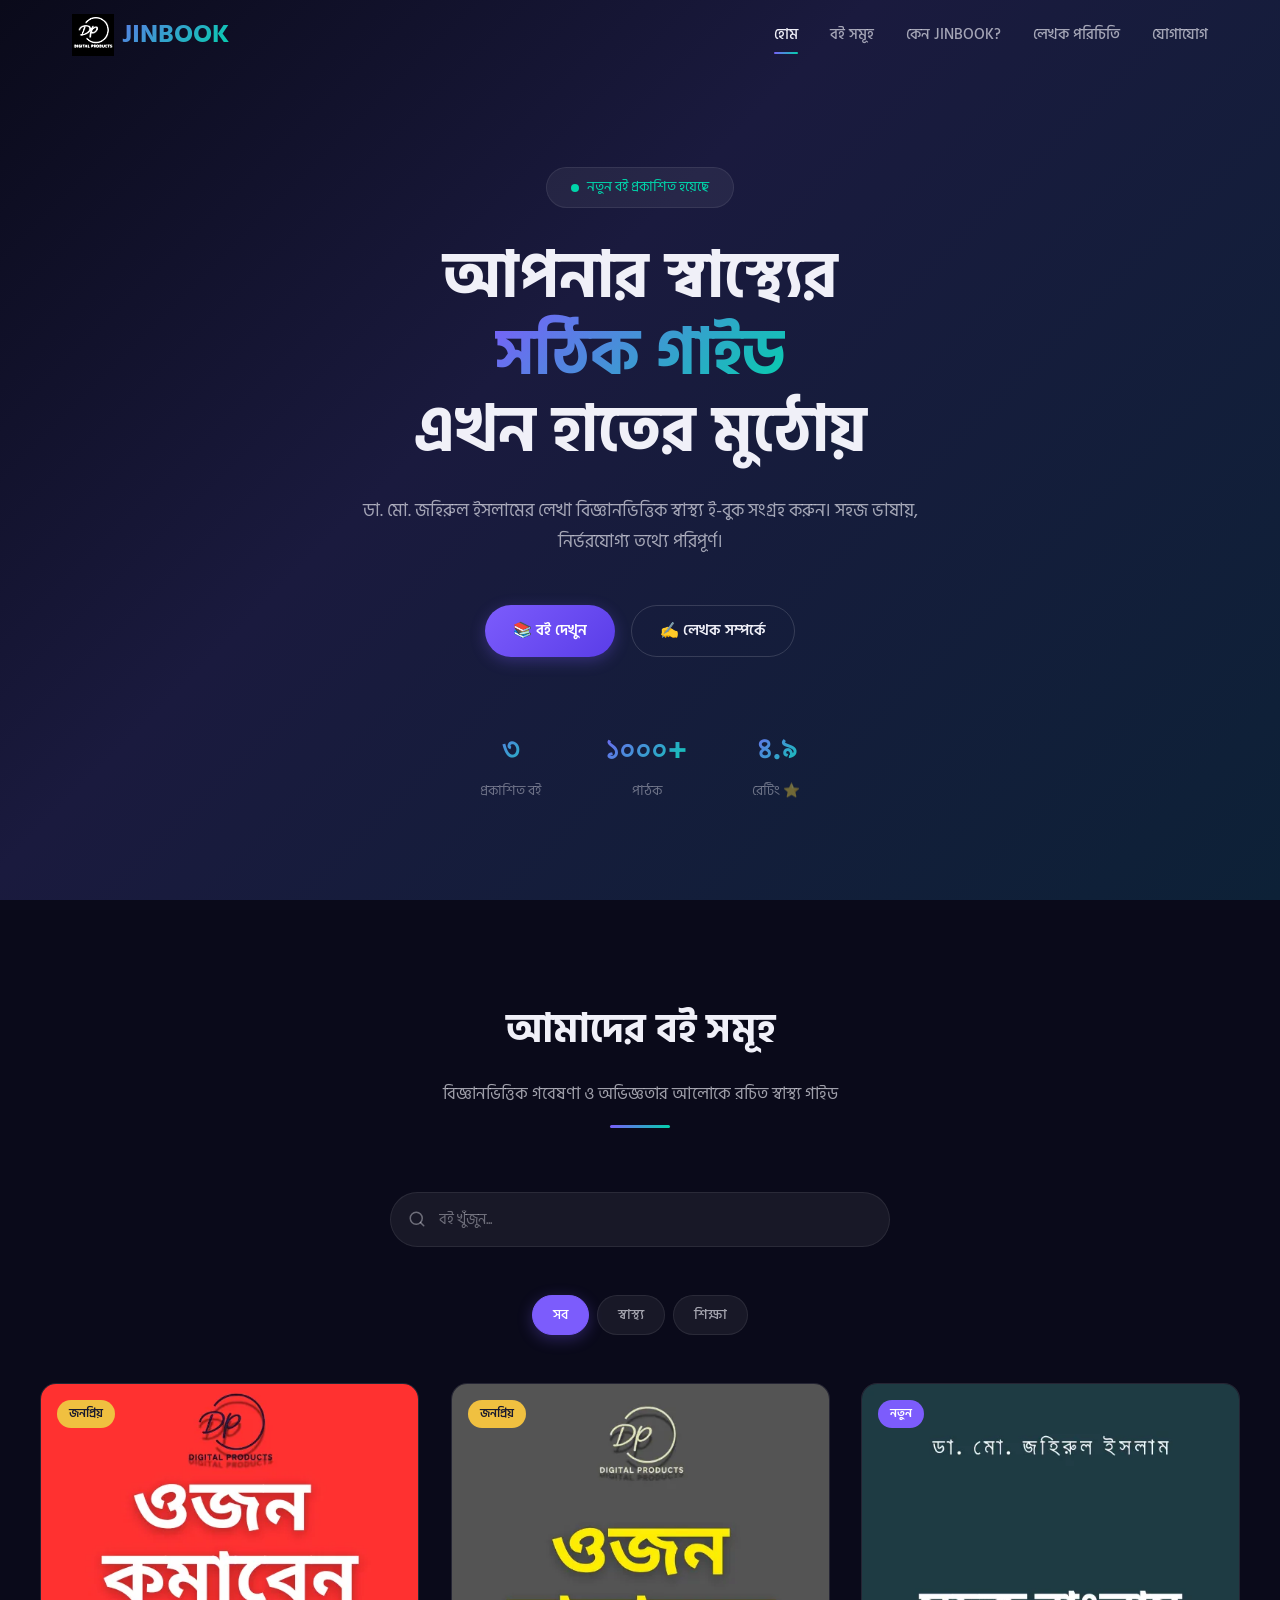
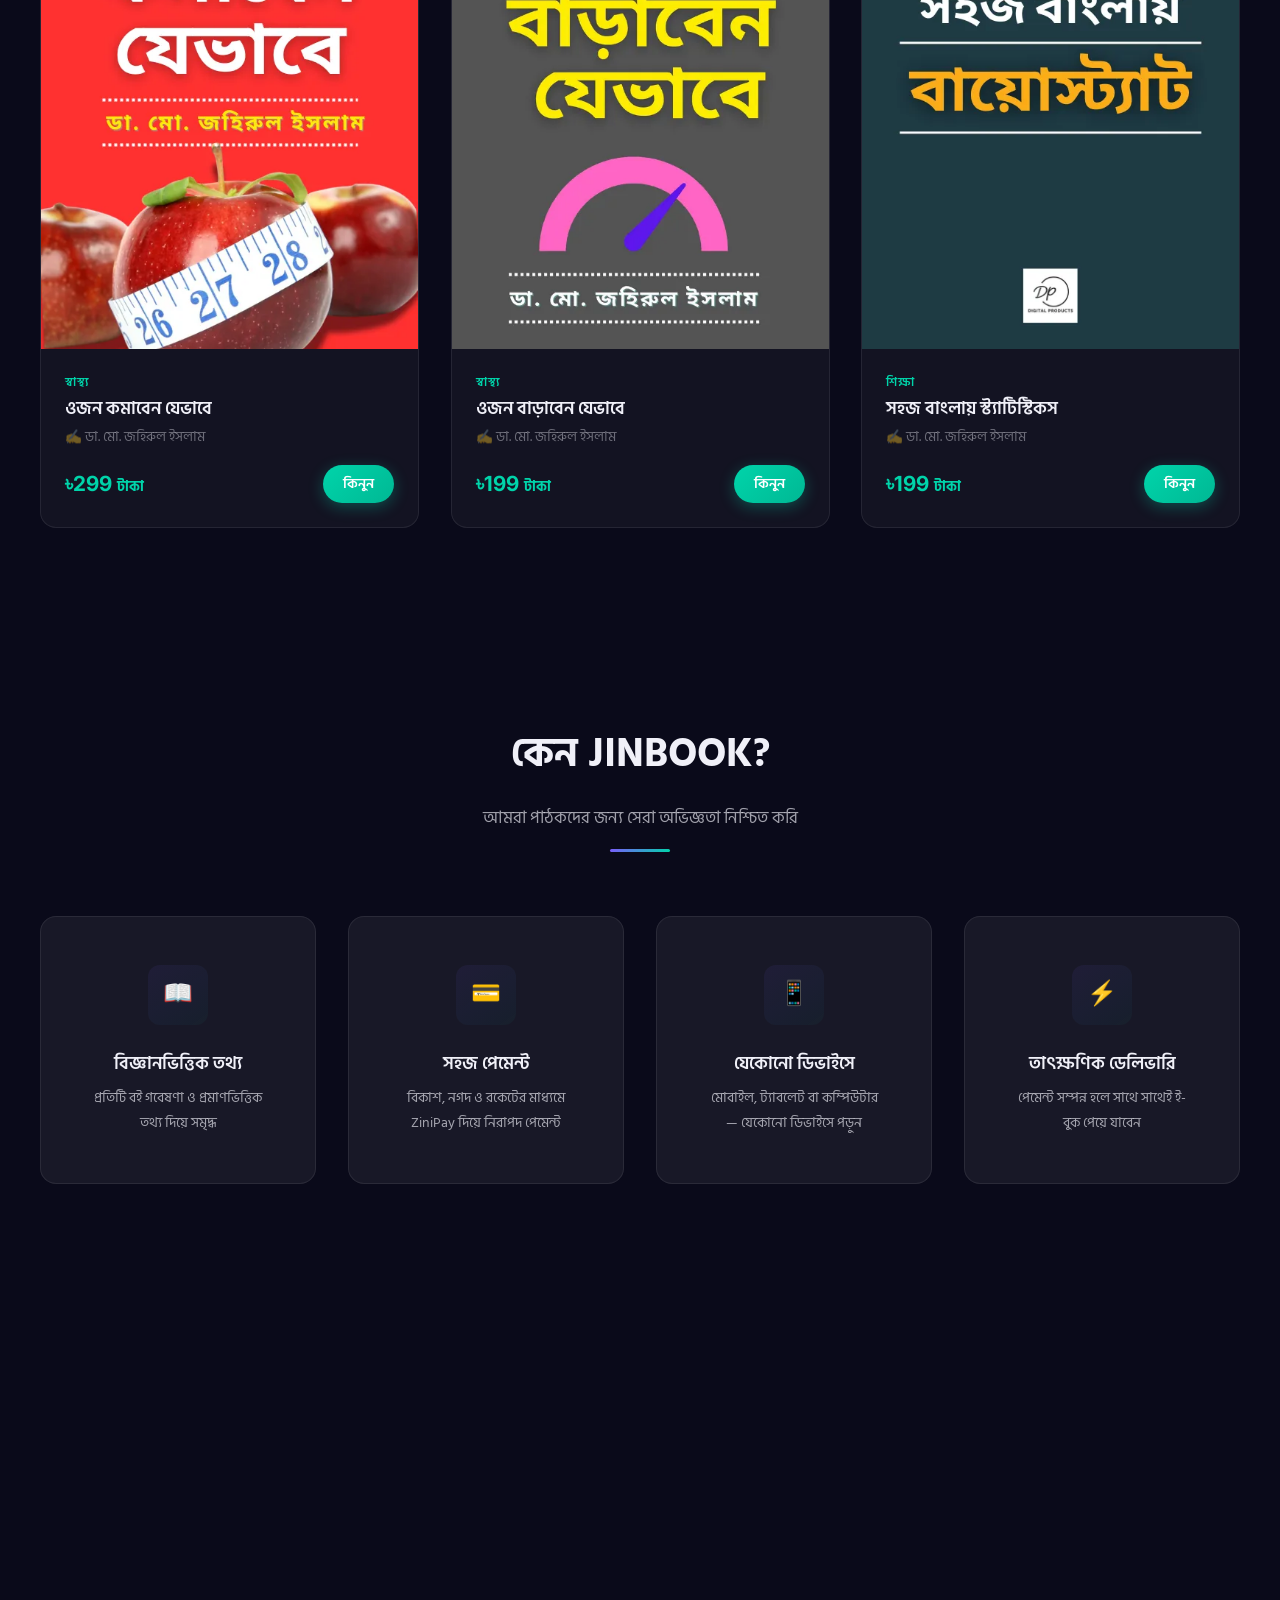
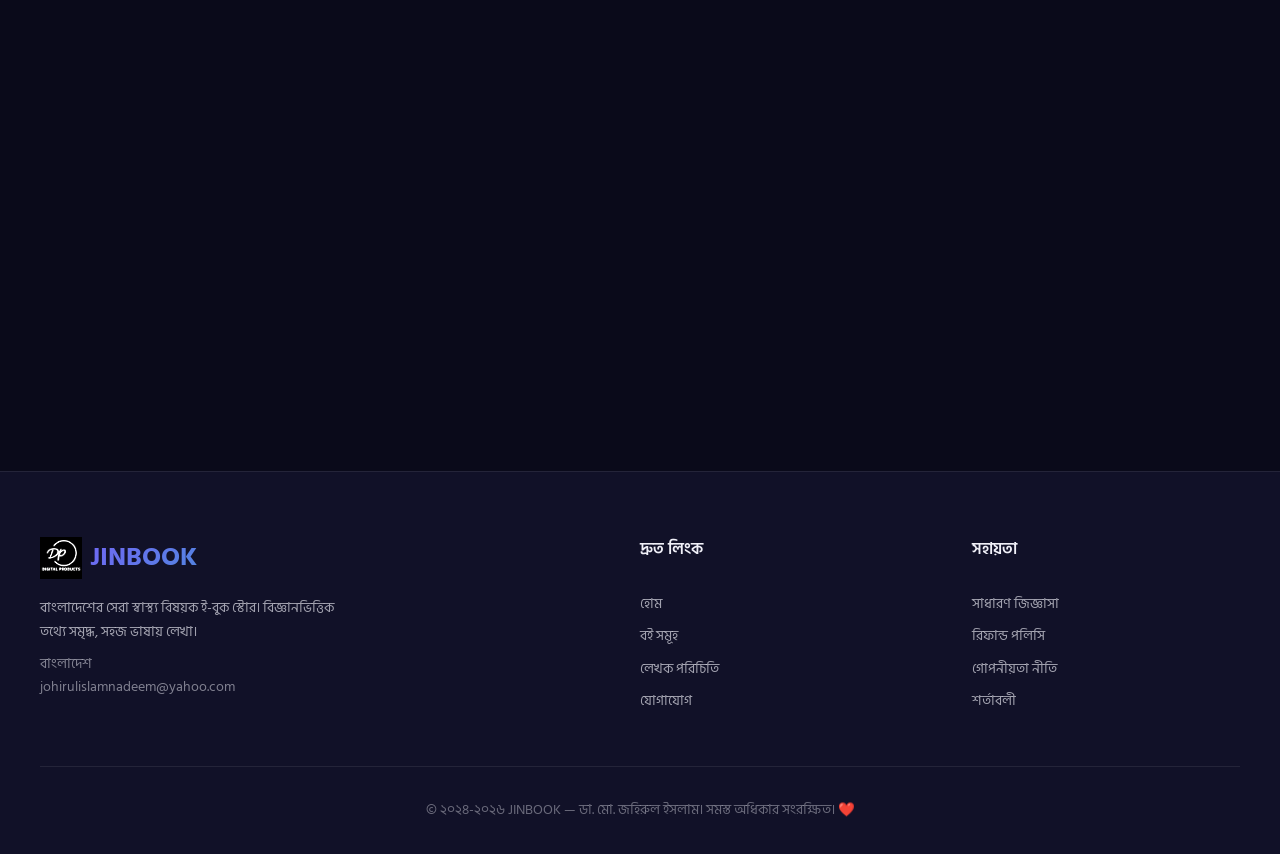
==== commit 7ac6a3b1: "SEO: Complete technical, on-page, and schema SEO implementation" ====
--- a/index.html
+++ b/index.html
@@ -4,19 +4,352 @@
   <meta charset="UTF-8" />
   <meta name="viewport" content="width=device-width, initial-scale=1.0" />
   <title>JINBOOK — বাংলা ই-বুক স্টোর | ডা. মো. জহিরুল ইসলাম</title>
-  <meta name="description" content="JINBOOK — বাংলাদেশের সেরা স্বাস্থ্য বিষয়ক ই-বুক স্টোর। ডা. মো. জহিরুল ইসলামের লেখা স্বাস্থ্য, পুষ্টি ও জীবনযাপন বিষয়ক ই-বুক সংগ্রহ করুন।" />
-  <meta name="keywords" content="ই-বুক, বাংলা বই, স্বাস্থ্য বই, JINBOOK, ডিজিটাল বই, বাংলাদেশ" />
+  <meta name="description" content="JINBOOK — বাংলাদেশের সেরা স্বাস্থ্য বিষয়ক ই-বুক স্টোর। ডা. মো. জহিরুল ইসলামের লেখা ওজন কমানো, ওজন বাড়ানো ও বায়োস্ট্যাটিস্টিকস বিষয়ক বিজ্ঞানভিত্তিক ই-বুক সংগ্রহ করুন। বিকাশ, নগদ ও রকেটে পেমেন্ট।" />
+  <meta name="keywords" content="ই-বুক, বাংলা ই-বুক, স্বাস্থ্য ই-বুক, JINBOOK, ডিজিটাল বই, বাংলাদেশ, ওজন কমানো, ওজন বাড়ানো, বায়োস্ট্যাটিস্টিকস, ডা. জহিরুল ইসলাম, স্বাস্থ্য গাইড, health ebook, bangla ebook" />
   <meta name="author" content="ডা. মো. জহিরুল ইসলাম" />
+  <meta name="robots" content="index, follow, max-snippet:-1, max-image-preview:large, max-video-preview:-1" />
+  <meta name="theme-color" content="#0d0d1a" />
+
+  <!-- Geo & Language -->
+  <meta name="geo.region" content="BD" />
+  <meta name="geo.placename" content="Dhaka, Bangladesh" />
+  <meta name="geo.position" content="23.8103;90.4125" />
+  <meta name="ICBM" content="23.8103, 90.4125" />
+  <meta name="language" content="Bengali" />
+  <meta name="content-language" content="bn" />
+  <meta name="format-detection" content="telephone=no" />
+
+  <!-- Canonical & Alternate Hreflang -->
+  <link rel="canonical" href="https://appjin.github.io/ebook-website/" />
+  <link rel="alternate" hreflang="bn" href="https://appjin.github.io/ebook-website/" />
+  <link rel="alternate" hreflang="x-default" href="https://appjin.github.io/ebook-website/" />
+
+  <!-- Web App Manifest (PWA & Mobile SEO) -->
+  <link rel="manifest" href="site.webmanifest" />
+
+  <!-- Performance: DNS Prefetch & Preconnect -->
+  <link rel="dns-prefetch" href="//fonts.googleapis.com" />
+  <link rel="dns-prefetch" href="//fonts.gstatic.com" />
+  <link rel="preconnect" href="https://fonts.googleapis.com" />
+  <link rel="preconnect" href="https://fonts.gstatic.com" crossorigin />
+
+  <!-- Google Fonts: Non-blocking load (media=print trick) -->
+  <link rel="preload" as="style"
+    href="https://fonts.googleapis.com/css2?family=Hind+Siliguri:wght@400;500;600;700&family=Inter:wght@400;500;600;700&display=swap"
+    onload="this.onload=null;this.rel='stylesheet'" />
+  <noscript>
+    <link rel="stylesheet"
+      href="https://fonts.googleapis.com/css2?family=Hind+Siliguri:wght@400;500;600;700&family=Inter:wght@400;500;600;700&display=swap" />
+  </noscript>
+
+  <!-- Critical CSS: Preload main stylesheet -->
+  <link rel="preload" href="style.css" as="style" />
+
+  <!-- Critical Inline CSS: Above-the-fold instant paint -->
+  <style>
+    /* Body background & font — renders instantly without waiting for style.css */
+    *,*::before,*::after{box-sizing:border-box;margin:0;padding:0}
+    html{scroll-behavior:smooth}
+    body{
+      font-family:'Hind Siliguri',sans-serif;
+      background:#0a0a1a;
+      color:#f0f0f8;
+      overflow-x:hidden;
+      -webkit-font-smoothing:antialiased
+    }
+    /* Prevent layout shift for navbar height */
+    .navbar{position:fixed;top:0;left:0;right:0;height:70px;z-index:1000}
+    /* Hero min-height prevents content jump */
+    .hero{min-height:100vh;display:flex;align-items:center;justify-content:center;padding-top:70px}
+  </style>
 
   <!-- Open Graph -->
-  <meta property="og:title" content="JINBOOK — বাংলা ই-বুক স্টোর" />
-  <meta property="og:description" content="বাংলাদেশের সেরা স্বাস্থ্য বিষয়ক ই-বুক সংগ্রহ। সহজে ডাউনলোড করুন।" />
+  <meta property="og:title" content="JINBOOK — বাংলা ই-বুক স্টোর | ডা. মো. জহিরুল ইসলাম" />
+  <meta property="og:description" content="বাংলাদেশের সেরা স্বাস্থ্য বিষয়ক ই-বুক স্টোর। ওজন নিয়ন্ত্রণ ও বায়োস্ট্যাটিস্টিকস বিষয়ক বিজ্ঞানভিত্তিক ই-বুক। বিকাশ, নগদ, রকেটে পেমেন্ট।" />
   <meta property="og:type" content="website" />
-  <meta property="og:url" content="https://jinbook.github.io/" />
-  <link rel="canonical" href="https://jinbook.github.io/" />
-
-  <!-- Favicon -->
+  <meta property="og:url" content="https://appjin.github.io/ebook-website/" />
+  <meta property="og:image" content="https://appjin.github.io/ebook-website/images/og-cover.png" />
+  <meta property="og:image:secure_url" content="https://appjin.github.io/ebook-website/images/og-cover.png" />
+  <meta property="og:image:type" content="image/png" />
+  <meta property="og:image:width" content="1200" />
+  <meta property="og:image:height" content="630" />
+  <meta property="og:image:alt" content="JINBOOK — বাংলা ই-বুক স্টোর" />
+  <meta property="og:site_name" content="JINBOOK" />
+  <meta property="og:locale" content="bn_BD" />
+
+  <!-- Twitter Card -->
+  <meta name="twitter:card" content="summary_large_image" />
+  <meta name="twitter:title" content="JINBOOK — বাংলা ই-বুক স্টোর" />
+  <meta name="twitter:description" content="বাংলাদেশের সেরা স্বাস্থ্য বিষয়ক ই-বুক স্টোর। বিজ্ঞানভিত্তিক তথ্যে সমৃদ্ধ।" />
+  <meta name="twitter:image" content="https://appjin.github.io/ebook-website/images/og-cover.png" />
+  <meta name="twitter:image:alt" content="JINBOOK — বাংলা ই-বুক স্টোর" />
+
+  <!-- Favicon & Icons -->
   <link rel="icon" href="data:image/svg+xml,<svg xmlns='http://www.w3.org/2000/svg' viewBox='0 0 100 100'><text y='0.9em' font-size='90'>📚</text></svg>" />
+  <link rel="apple-touch-icon" href="https://appjin.github.io/ebook-website/images/og-cover.png" />
+
+  <!-- Structured Data — JSON-LD (WebSite + Organization + Person + WebPage) -->
+  <script type="application/ld+json">
+  {
+    "@context": "https://schema.org",
+    "@graph": [
+      {
+        "@type": "WebSite",
+        "@id": "https://appjin.github.io/ebook-website/#website",
+        "url": "https://appjin.github.io/ebook-website/",
+        "name": "JINBOOK",
+        "alternateName": "জিনবুক",
+        "description": "বাংলাদেশের সেরা স্বাস্থ্য বিষয়ক ই-বুক স্টোর — ডা. মো. জহিরুল ইসলামের বিজ্ঞানভিত্তিক স্বাস্থ্য গাইড",
+        "inLanguage": "bn",
+        "publisher": { "@id": "https://appjin.github.io/ebook-website/#organization" },
+        "potentialAction": {
+          "@type": "SearchAction",
+          "target": {
+            "@type": "EntryPoint",
+            "urlTemplate": "https://appjin.github.io/ebook-website/#books?q={search_term_string}"
+          },
+          "query-input": "required name=search_term_string"
+        }
+      },
+      {
+        "@type": "Organization",
+        "@id": "https://appjin.github.io/ebook-website/#organization",
+        "name": "JINBOOK",
+        "alternateName": "জিনবুক ই-বুক স্টোর",
+        "url": "https://appjin.github.io/ebook-website/",
+        "logo": {
+          "@type": "ImageObject",
+          "url": "https://appjin.github.io/ebook-website/images/logo.png",
+          "width": 200,
+          "height": 60
+        },
+        "image": "https://appjin.github.io/ebook-website/images/og-cover.png",
+        "description": "বাংলাদেশের সেরা স্বাস্থ্য বিষয়ক ই-বুক স্টোর",
+        "areaServed": "BD",
+        "contactPoint": {
+          "@type": "ContactPoint",
+          "email": "johirulislamnadeem@yahoo.com",
+          "contactType": "customer support",
+          "availableLanguage": ["Bengali"],
+          "contactOption": "TollFree"
+        },
+        "sameAs": [
+          "https://www.facebook.com/johirul.nadeem",
+          "https://www.johirulislamnadeem.com"
+        ]
+      },
+      {
+        "@type": "Person",
+        "@id": "https://appjin.github.io/ebook-website/#author",
+        "name": "ডা. মো. জহিরুল ইসলাম",
+        "alternateName": "Dr. Md. Johirul Islam",
+        "jobTitle": "চিকিৎসক ও লেখক",
+        "description": "বাংলা একাডেমি অভিধানভুক্ত লেখক, চিকিৎসক, এবং শিক্ষক। জাতীয় ক্যান্সার গবেষণা ইনস্টিটিউটে কর্মরত।",
+        "worksFor": {
+          "@type": "MedicalOrganization",
+          "name": "জাতীয় ক্যান্সার গবেষণা ইনস্টিটিউট"
+        },
+        "url": "https://www.johirulislamnadeem.com",
+        "image": "https://appjin.github.io/ebook-website/images/author.jpg",
+        "knowsAbout": ["স্বাস্থ্য", "ওজন নিয়ন্ত্রণ", "বায়োস্ট্যাটিস্টিকস", "চিকিৎসা বিজ্ঞান"],
+        "sameAs": [
+          "https://www.facebook.com/johirul.nadeem",
+          "https://www.johirulislamnadeem.com"
+        ]
+      },
+      {
+        "@type": "WebPage",
+        "@id": "https://appjin.github.io/ebook-website/#webpage",
+        "url": "https://appjin.github.io/ebook-website/",
+        "name": "JINBOOK — বাংলা ই-বুক স্টোর | ডা. মো. জহিরুল ইসলাম",
+        "description": "বাংলাদেশের সেরা স্বাস্থ্য বিষয়ক ই-বুক স্টোর। ওজন কমানো, ওজন বাড়ানো ও বায়োস্ট্যাটিস্টিকস বিষয়ক বিজ্ঞানভিত্তিক ই-বুক।",
+        "isPartOf": { "@id": "https://appjin.github.io/ebook-website/#website" },
+        "author": { "@id": "https://appjin.github.io/ebook-website/#author" },
+        "publisher": { "@id": "https://appjin.github.io/ebook-website/#organization" },
+        "inLanguage": "bn",
+        "dateModified": "2026-09-29",
+        "breadcrumb": {
+          "@type": "BreadcrumbList",
+          "itemListElement": [
+            {
+              "@type": "ListItem",
+              "position": 1,
+              "name": "হোম",
+              "item": "https://appjin.github.io/ebook-website/"
+            },
+            {
+              "@type": "ListItem",
+              "position": 2,
+              "name": "বই সমূহ",
+              "item": "https://appjin.github.io/ebook-website/#books"
+            }
+          ]
+        }
+      },
+      {
+        "@type": "ItemList",
+        "name": "JINBOOK — বই সমূহ",
+        "description": "ডা. মো. জহিরুল ইসলামের লেখা স্বাস্থ্য বিষয়ক ই-বুক সংগ্রহ",
+        "url": "https://appjin.github.io/ebook-website/#books",
+        "numberOfItems": 3,
+        "itemListElement": [
+          {
+            "@type": "ListItem",
+            "position": 1,
+            "item": {
+              "@type": ["Book", "Product"],
+              "@id": "https://appjin.github.io/ebook-website/#book-1",
+              "name": "ওজন কমাবেন যেভাবে",
+              "headline": "বিজ্ঞানভিত্তিক উপায়ে ওজন কমানোর পূর্ণাঙ্গ গাইড",
+              "description": "বৈজ্ঞানিক পদ্ধতিতে ওজন কমানোর সম্পূর্ণ গাইড। সঠিক ডায়েট প্ল্যান, ব্যায়াম ও জীবনযাপনের মাধ্যমে স্বাস্থ্যকর উপায়ে ওজন নিয়ন্ত্রণ করুন।",
+              "author": { "@id": "https://appjin.github.io/ebook-website/#author" },
+              "publisher": { "@id": "https://appjin.github.io/ebook-website/#organization" },
+              "bookFormat": "EBook",
+              "inLanguage": "bn",
+              "genre": "স্বাস্থ্য",
+              "about": "ওজন কমানো, ডায়েট, স্বাস্থ্যকর জীবনযাপন",
+              "image": "https://appjin.github.io/ebook-website/images/book-ojon-komaben.png",
+              "aggregateRating": {
+                "@type": "AggregateRating",
+                "ratingValue": "4.9",
+                "bestRating": "5",
+                "worstRating": "1",
+                "ratingCount": "87"
+              },
+              "offers": {
+                "@type": "Offer",
+                "price": "299",
+                "priceCurrency": "BDT",
+                "priceValidUntil": "2027-12-31",
+                "availability": "https://schema.org/InStock",
+                "url": "https://appjin.github.io/ebook-website/#books",
+                "seller": { "@id": "https://appjin.github.io/ebook-website/#organization" }
+              }
+            }
+          },
+          {
+            "@type": "ListItem",
+            "position": 2,
+            "item": {
+              "@type": ["Book", "Product"],
+              "@id": "https://appjin.github.io/ebook-website/#book-2",
+              "name": "ওজন বাড়াবেন যেভাবে",
+              "headline": "বিজ্ঞানভিত্তিক উপায়ে ওজন বাড়ানোর পূর্ণাঙ্গ গাইড",
+              "description": "সুস্থ ও নিরাপদ উপায়ে ওজন বাড়ার সম্পূর্ণ গাইড। পুষ্টিকর খাদ্য তালিকা, সঠিক ব্যায়াম ও জীবনযাপনের মাধ্যমে আদর্শ ওজন অর্জন করুন।",
+              "author": { "@id": "https://appjin.github.io/ebook-website/#author" },
+              "publisher": { "@id": "https://appjin.github.io/ebook-website/#organization" },
+              "bookFormat": "EBook",
+              "inLanguage": "bn",
+              "genre": "স্বাস্থ্য",
+              "about": "ওজন বাড়ানো, পুষ্টি, সুষম খাদ্যাভ্যাস",
+              "image": "https://appjin.github.io/ebook-website/images/book-ojon-baraben.png",
+              "aggregateRating": {
+                "@type": "AggregateRating",
+                "ratingValue": "4.8",
+                "bestRating": "5",
+                "worstRating": "1",
+                "ratingCount": "64"
+              },
+              "offers": {
+                "@type": "Offer",
+                "price": "199",
+                "priceCurrency": "BDT",
+                "priceValidUntil": "2027-12-31",
+                "availability": "https://schema.org/InStock",
+                "url": "https://appjin.github.io/ebook-website/#books",
+                "seller": { "@id": "https://appjin.github.io/ebook-website/#organization" }
+              }
+            }
+          },
+          {
+            "@type": "ListItem",
+            "position": 3,
+            "item": {
+              "@type": ["Book", "Product"],
+              "@id": "https://appjin.github.io/ebook-website/#book-3",
+              "name": "সহজ বাংলায় স্ট্যাটিস্টিকস",
+              "headline": "সহজ ভাষায় বায়োস্ট্যাটিস্টিকস শেখার গাইড",
+              "description": "বায়োস্ট্যাটিসটিক্সের জটিল বিষয়গুলো সহজ বাংলায় উপস্থাপন। গবেষণা, থিসিস ও একাডেমিক কাজে পরিসংখ্যানের ব্যবহার শিখুন সহজ ভাষায়।",
+              "author": { "@id": "https://appjin.github.io/ebook-website/#author" },
+              "publisher": { "@id": "https://appjin.github.io/ebook-website/#organization" },
+              "bookFormat": "EBook",
+              "inLanguage": "bn",
+              "genre": "শিক্ষা",
+              "about": "বায়োস্ট্যাটিস্টিকস, পরিসংখ্যান, গবেষণা পদ্ধতি",
+              "image": "https://appjin.github.io/ebook-website/images/book-biostat.png",
+              "aggregateRating": {
+                "@type": "AggregateRating",
+                "ratingValue": "4.9",
+                "bestRating": "5",
+                "worstRating": "1",
+                "ratingCount": "52"
+              },
+              "offers": {
+                "@type": "Offer",
+                "price": "199",
+                "priceCurrency": "BDT",
+                "priceValidUntil": "2027-12-31",
+                "availability": "https://schema.org/InStock",
+                "url": "https://appjin.github.io/ebook-website/#books",
+                "seller": { "@id": "https://appjin.github.io/ebook-website/#organization" }
+              }
+            }
+          }
+        ]
+      }
+    ]
+  }
+  </script>
+
+  <!-- Structured Data — FAQ (Google Rich Results) -->
+  <script type="application/ld+json">
+  {
+    "@context": "https://schema.org",
+    "@type": "FAQPage",
+    "mainEntity": [
+      {
+        "@type": "Question",
+        "name": "JINBOOK-এর ই-বুক কীভাবে কিনব?",
+        "acceptedAnswer": {
+          "@type": "Answer",
+          "text": "আমাদের ওয়েবসাইট থেকে পছন্দের বই বেছে নিন, 'এখনই কিনুন' বাটনে ক্লিক করুন এবং বিকাশ, নগদ বা রকেটের মাধ্যমে ZiniPay-তে পেমেন্ট করুন। পেমেন্ট সফল হলে সাথে সাথেই ই-বুক ডাউনলোড হবে।"
+        }
+      },
+      {
+        "@type": "Question",
+        "name": "ই-বুকটি কোন ডিভাইসে পড়া যাবে?",
+        "acceptedAnswer": {
+          "@type": "Answer",
+          "text": "JINBOOK-এর ই-বুক PDF ফরম্যাটে পাবেন, যা মোবাইল, ট্যাবলেট, ল্যাপটপ ও কম্পিউটার — যেকোনো ডিভাইসে পড়া যাবে।"
+        }
+      },
+      {
+        "@type": "Question",
+        "name": "পেমেন্ট করার পর ই-বুক না পেলে কী করব?",
+        "acceptedAnswer": {
+          "@type": "Answer",
+          "text": "পেমেন্ট সফল হওয়ার পর ডাউনলোড না হলে johirulislamnadeem@yahoo.com-এ ইমেইল করুন অথবা Facebook Messenger-এ যোগাযোগ করুন। আমরা দ্রুত সমাধান করে দেব।"
+        }
+      },
+      {
+        "@type": "Question",
+        "name": "ই-বুকের দাম কত?",
+        "acceptedAnswer": {
+          "@type": "Answer",
+          "text": "প্রতিটি ই-বুকের মূল্য মাত্র ১৯৯ থেকে ২৯৯ টাকা। বিকাশ, নগদ ও রকেটের মাধ্যমে সহজেই পেমেন্ট করা যায়।"
+        }
+      },
+      {
+        "@type": "Question",
+        "name": "ডা. জহিরুল ইসলাম কে?",
+        "acceptedAnswer": {
+          "@type": "Answer",
+          "text": "ডা. মো. জহিরুল ইসলাম একজন চিকিৎসক, লেখক ও শিক্ষক। তিনি জাতীয় ক্যান্সার গবেষণা ইনস্টিটিউটে কর্মরত এবং বাংলা একাডেমি অভিধানভুক্ত লেখক। দুই দশকেরও বেশি শিক্ষকতার অভিজ্ঞতা রয়েছে তাঁর।"
+        }
+      }
+    ]
+  }
+  </script>
 
   <!-- Stylesheets -->
   <link rel="stylesheet" href="style.css" />
@@ -31,22 +364,25 @@
   </div>
 
   <!-- ============ NAVIGATION ============ -->
-  <nav class="navbar" id="navbar">
+  <nav class="navbar" id="navbar" role="navigation" aria-label="প্রধান নেভিগেশন">
     <div class="nav-container">
-      <a href="#" class="nav-logo" id="nav-logo">
-        <img src="images/logo.png" alt="DP Digital Products" class="logo-img" />
+      <a href="#" class="nav-logo" id="nav-logo" aria-label="JINBOOK হোম পেজ">
+        <picture>
+          <source srcset="images/logo.webp" type="image/webp" />
+          <img src="images/logo.png" alt="JINBOOK লোগো" class="logo-img" width="40" height="40" />
+        </picture>
         JINBOOK
       </a>
 
-      <div class="nav-links" id="navLinks">
-        <a href="#home" class="active">হোম</a>
-        <a href="#books">বই সমূহ</a>
-        <a href="#features">কেন JINBOOK?</a>
-        <a href="#about">লেখক পরিচিতি</a>
-        <a href="#contact">যোগাযোগ</a>
-      </div>
-
-      <button class="mobile-toggle" id="mobileToggle" aria-label="মেনু খুলুন">
+      <div class="nav-links" id="navLinks" role="menubar">
+        <a href="#home" class="active" role="menuitem">হোম</a>
+        <a href="#books" role="menuitem">বই সমূহ</a>
+        <a href="#features" role="menuitem">কেন JINBOOK?</a>
+        <a href="#about" role="menuitem">লেখক পরিচিতি</a>
+        <a href="#contact" role="menuitem">যোগাযোগ</a>
+      </div>
+
+      <button class="mobile-toggle" id="mobileToggle" aria-label="মেনু খুলুন" aria-expanded="false" aria-controls="navLinks">
         <span></span>
         <span></span>
         <span></span>
@@ -116,12 +452,102 @@
 
       <!-- Category Filter -->
       <div class="filter-bar scroll-animate" id="filterBar">
-        <!-- Filter buttons will be injected by JS -->
-      </div>
-
-      <!-- Books Grid -->
+        <button class="filter-btn active" onclick="setFilter('সব')">সব</button>
+        <button class="filter-btn" onclick="setFilter('স্বাস্থ্য')">স্বাস্থ্য</button>
+        <button class="filter-btn" onclick="setFilter('শিক্ষা')">শিক্ষা</button>
+      </div>
+
+      <!-- Books Grid (Pre-rendered for Instant Paint & SEO Crawlers) -->
       <div class="books-grid" id="booksGrid">
-        <!-- Book cards will be injected by JS -->
+        <article class="book-card scroll-animate" data-id="1" itemscope itemtype="https://schema.org/Product">
+          <div class="book-cover-wrapper">
+            <picture>
+              <source srcset="images/book-ojon-komaben.webp" type="image/webp" />
+              <img src="images/book-ojon-komaben.png" alt="ওজন কমাবেন যেভাবে" loading="lazy" width="300" height="400" itemprop="image" />
+            </picture>
+            <span class="book-badge badge-popular">জনপ্রিয়</span>
+            <div class="book-overlay">
+              <button class="btn btn-primary btn-sm" onclick="openModal(1)">
+                📖 বিস্তারিত দেখুন
+              </button>
+            </div>
+          </div>
+          <div class="book-info">
+            <div class="book-category" itemprop="category">স্বাস্থ্য</div>
+            <h3 class="book-title" itemprop="name">ওজন কমাবেন যেভাবে</h3>
+            <p class="book-author">✍️ <span itemprop="author">ডা. মো. জহিরুল ইসলাম</span></p>
+            <div class="book-price-row" itemprop="offers" itemscope itemtype="https://schema.org/Offer">
+              <span class="book-price">
+                <span itemprop="priceCurrency" content="BDT">৳</span><span itemprop="price">২৯৯</span>
+                <span class="currency"> টাকা</span>
+              </span>
+              <link itemprop="availability" href="https://schema.org/InStock" />
+              <button class="btn btn-buy btn-sm" onclick="buyBook(1)" aria-label="ওজন কমাবেন যেভাবে কিনুন">
+                কিনুন
+              </button>
+            </div>
+          </div>
+        </article>
+
+        <article class="book-card scroll-animate" data-id="2" itemscope itemtype="https://schema.org/Product">
+          <div class="book-cover-wrapper">
+            <picture>
+              <source srcset="images/book-ojon-baraben.webp" type="image/webp" />
+              <img src="images/book-ojon-baraben.png" alt="ওজন বাড়াবেন যেভাবে" loading="lazy" width="300" height="400" itemprop="image" />
+            </picture>
+            <span class="book-badge badge-popular">জনপ্রিয়</span>
+            <div class="book-overlay">
+              <button class="btn btn-primary btn-sm" onclick="openModal(2)">
+                📖 বিস্তারিত দেখুন
+              </button>
+            </div>
+          </div>
+          <div class="book-info">
+            <div class="book-category" itemprop="category">স্বাস্থ্য</div>
+            <h3 class="book-title" itemprop="name">ওজন বাড়াবেন যেভাবে</h3>
+            <p class="book-author">✍️ <span itemprop="author">ডা. মো. জহিরুল ইসলাম</span></p>
+            <div class="book-price-row" itemprop="offers" itemscope itemtype="https://schema.org/Offer">
+              <span class="book-price">
+                <span itemprop="priceCurrency" content="BDT">৳</span><span itemprop="price">১৯৯</span>
+                <span class="currency"> টাকা</span>
+              </span>
+              <link itemprop="availability" href="https://schema.org/InStock" />
+              <button class="btn btn-buy btn-sm" onclick="buyBook(2)" aria-label="ওজন বাড়াবেন যেভাবে কিনুন">
+                কিনুন
+              </button>
+            </div>
+          </div>
+        </article>
+
+        <article class="book-card scroll-animate" data-id="3" itemscope itemtype="https://schema.org/Product">
+          <div class="book-cover-wrapper">
+            <picture>
+              <source srcset="images/book-biostat.webp" type="image/webp" />
+              <img src="images/book-biostat.png" alt="সহজ বাংলায় স্ট্যাটিস্টিকস" loading="lazy" width="300" height="400" itemprop="image" />
+            </picture>
+            <span class="book-badge badge-new">নতুন</span>
+            <div class="book-overlay">
+              <button class="btn btn-primary btn-sm" onclick="openModal(3)">
+                📖 বিস্তারিত দেখুন
+              </button>
+            </div>
+          </div>
+          <div class="book-info">
+            <div class="book-category" itemprop="category">শিক্ষা</div>
+            <h3 class="book-title" itemprop="name">সহজ বাংলায় স্ট্যাটিস্টিকস</h3>
+            <p class="book-author">✍️ <span itemprop="author">ডা. মো. জহিরুল ইসলাম</span></p>
+            <div class="book-price-row" itemprop="offers" itemscope itemtype="https://schema.org/Offer">
+              <span class="book-price">
+                <span itemprop="priceCurrency" content="BDT">৳</span><span itemprop="price">১৯৯</span>
+                <span class="currency"> টাকা</span>
+              </span>
+              <link itemprop="availability" href="https://schema.org/InStock" />
+              <button class="btn btn-buy btn-sm" onclick="buyBook(3)" aria-label="সহজ বাংলায় স্ট্যাটিস্টিকস কিনুন">
+                কিনুন
+              </button>
+            </div>
+          </div>
+        </article>
       </div>
 
       <!-- No Results -->
@@ -173,8 +599,13 @@
       <div class="about-grid">
         <div class="about-image scroll-animate">
           <div class="about-image-wrapper" id="about-image-wrapper">
-            <!-- ★ আপনার হাই-রেজ ছবি images/author.jpg নামে রাখুন ★ -->
-            <img src="images/author.jpg" alt="ডা. মো. জহিরুল ইসলাম" onerror="this.style.display='none'; this.parentElement.querySelector('.author-placeholder').style.display='flex';" />
+            <!-- author image -->
+            <picture>
+              <source srcset="images/author.webp" type="image/webp" />
+              <img src="images/author.jpg" alt="ডা. মো. জহিরুল ইসলাম" width="400" height="533"
+                loading="lazy" decoding="async"
+                onerror="this.closest('picture').style.display='none'; this.parentElement.querySelector('.author-placeholder').style.display='flex';" />
+            </picture>
             <div class="author-placeholder" style="display:none; aspect-ratio:3/4; background:linear-gradient(135deg, #7c5cfc22, #00d4aa22); align-items:center; justify-content:center; flex-direction:column; gap:12px; font-size:5rem;">
               👨‍⚕️
               <span style="font-size:0.9rem; color:rgba(240,240,248,0.4);">ছবি শীঘ্রই আসছে</span>
@@ -300,35 +731,42 @@
   </section>
 
   <!-- ============ FOOTER ============ -->
-  <footer class="footer">
+  <footer class="footer" role="contentinfo">
     <div class="footer-content">
       <div class="footer-brand">
-        <a href="#" class="nav-logo">
-          <img src="images/logo.png" alt="DP Digital Products" class="logo-img" />
+        <a href="#" class="nav-logo" aria-label="JINBOOK হোম পেজ">
+          <picture>
+            <source srcset="images/logo.webp" type="image/webp" />
+            <img src="images/logo.png" alt="JINBOOK লোগো" class="logo-img" width="40" height="40" />
+          </picture>
           JINBOOK
         </a>
         <p>বাংলাদেশের সেরা স্বাস্থ্য বিষয়ক ই-বুক স্টোর। বিজ্ঞানভিত্তিক তথ্যে সমৃদ্ধ, সহজ ভাষায় লেখা।</p>
-      </div>
-
-      <div class="footer-links">
+        <address style="font-style:normal; margin-top: 8px; font-size: 0.85rem; color: rgba(240,240,248,0.5);">
+          বাংলাদেশ<br />
+          <a href="mailto:johirulislamnadeem@yahoo.com" style="color: inherit;">johirulislamnadeem@yahoo.com</a>
+        </address>
+      </div>
+
+      <nav class="footer-links" aria-label="দ্রুত লিংক">
         <h4>দ্রুত লিংক</h4>
         <a href="#home">হোম</a>
         <a href="#books">বই সমূহ</a>
         <a href="#about">লেখক পরিচিতি</a>
         <a href="#contact">যোগাযোগ</a>
-      </div>
-
-      <div class="footer-links">
+      </nav>
+
+      <nav class="footer-links" aria-label="সহায়তা">
         <h4>সহায়তা</h4>
         <a href="#contact">সাধারণ জিজ্ঞাসা</a>
         <a href="#contact">রিফান্ড পলিসি</a>
         <a href="#contact">গোপনীয়তা নীতি</a>
         <a href="#contact">শর্তাবলী</a>
-      </div>
+      </nav>
     </div>
 
     <div class="footer-bottom">
-      <p>&copy; ২০২৪-২০২৬ JINBOOK — ডা. মো. জহিরুল ইসলাম। সমস্ত অধিকার সংরক্ষিত। <span class="heart">❤️</span></p>
+      <p>&copy; ২০২৪-২০২৬ JINBOOK — <span itemscope itemtype="https://schema.org/Person"><span itemprop="name">ডা. মো. জহিরুল ইসলাম</span></span>। সমস্ত অধিকার সংরক্ষিত। <span class="heart">❤️</span></p>
     </div>
   </footer>
 
@@ -345,7 +783,7 @@
   <!-- Toast -->
   <div class="toast" id="toast"></div>
 
-  <!-- Scripts -->
-  <script src="script.js"></script>
+  <!-- Scripts: defer = HTML parses first, then JS runs -->
+  <script src="script.js" defer></script>
 </body>
 </html>
--- a/style.css
+++ b/style.css
@@ -3,8 +3,8 @@
    Dark Theme with Glassmorphism
    ============================================ */
 
-/* --- Google Fonts Import --- */
-@import url('https://fonts.googleapis.com/css2?family=Hind+Siliguri:wght@300;400;500;600;700&family=Inter:wght@300;400;500;600;700&display=swap');
+/* --- Google Fonts (loaded via <link> in HTML for non-blocking) --- */
+/* @import removed — fonts preloaded in <head> for better performance */
 
 /* --- CSS Custom Properties (Design Tokens) --- */
 :root {
@@ -106,7 +106,6 @@
 button { cursor: pointer; border: none; font-family: inherit; }
 input, textarea { font-family: inherit; }
 
-/* --- Animated Background Particles --- */
 .bg-particles {
   position: fixed;
   top: 0;
@@ -116,49 +115,56 @@
   pointer-events: none;
   z-index: 0;
   overflow: hidden;
+  /* GPU layer — isolate compositing */
+  isolation: isolate;
 }
 
 .bg-particles .orb {
   position: absolute;
   border-radius: 50%;
+  /* Pre-blur via CSS — no runtime repaint */
   filter: blur(80px);
-  opacity: 0.15;
-  animation: float 20s ease-in-out infinite;
+  opacity: 0.12;
+  animation: float 24s ease-in-out infinite;
+  /* Force GPU compositing */
+  will-change: transform;
+  transform: translateZ(0);
 }
 
 .bg-particles .orb:nth-child(1) {
-  width: 600px;
-  height: 600px;
-  background: var(--accent-primary);
-  top: -200px;
-  right: -200px;
-  animation-delay: 0s;
-}
-
-.bg-particles .orb:nth-child(2) {
   width: 500px;
   height: 500px;
-  background: var(--accent-secondary);
-  bottom: -150px;
-  left: -150px;
-  animation-delay: -7s;
-}
-
-.bg-particles .orb:nth-child(3) {
+  background: var(--accent-primary);
+  top: -150px;
+  right: -150px;
+  animation-delay: 0s;
+}
+
+.bg-particles .orb:nth-child(2) {
   width: 400px;
   height: 400px;
+  background: var(--accent-secondary);
+  bottom: -100px;
+  left: -100px;
+  animation-delay: -8s;
+}
+
+.bg-particles .orb:nth-child(3) {
+  width: 350px;
+  height: 350px;
   background: var(--accent-warm);
   top: 50%;
   left: 50%;
-  transform: translate(-50%, -50%);
-  animation-delay: -14s;
-}
-
+  margin-top: -175px;
+  margin-left: -175px;
+  animation-delay: -16s;
+}
+
+/* Only transform — zero layout/paint cost */
 @keyframes float {
-  0%, 100% { transform: translate(0, 0) scale(1); }
-  25% { transform: translate(30px, -30px) scale(1.05); }
-  50% { transform: translate(-20px, 20px) scale(0.95); }
-  75% { transform: translate(15px, 10px) scale(1.02); }
+  0%, 100% { transform: translate3d(0, 0, 0) scale(1); }
+  33%  { transform: translate3d(25px, -25px, 0) scale(1.04); }
+  66%  { transform: translate3d(-18px, 18px, 0) scale(0.97); }
 }
 
 /* --- Navigation --- */
@@ -448,6 +454,9 @@
   padding: var(--space-4xl) var(--space-xl);
   position: relative;
   z-index: 1;
+  /* Skip rendering offscreen sections until scrolled into view */
+  content-visibility: auto;
+  contain-intrinsic-size: 0 700px;
 }
 
 .section-header {
@@ -561,6 +570,9 @@
   overflow: hidden;
   transition: var(--transition-base);
   position: relative;
+  /* Isolate layout recalc to this card */
+  contain: layout style;
+  will-change: transform;
 }
 
 .book-card:hover {
--- a/style.css
+++ b/style.css
@@ -3,8 +3,8 @@
    Dark Theme with Glassmorphism
    ============================================ */
 
-/* --- Google Fonts Import --- */
-@import url('https://fonts.googleapis.com/css2?family=Hind+Siliguri:wght@300;400;500;600;700&family=Inter:wght@300;400;500;600;700&display=swap');
+/* --- Google Fonts (loaded via <link> in HTML for non-blocking) --- */
+/* @import removed — fonts preloaded in <head> for better performance */
 
 /* --- CSS Custom Properties (Design Tokens) --- */
 :root {
@@ -106,7 +106,6 @@
 button { cursor: pointer; border: none; font-family: inherit; }
 input, textarea { font-family: inherit; }
 
-/* --- Animated Background Particles --- */
 .bg-particles {
   position: fixed;
   top: 0;
@@ -116,49 +115,56 @@
   pointer-events: none;
   z-index: 0;
   overflow: hidden;
+  /* GPU layer — isolate compositing */
+  isolation: isolate;
 }
 
 .bg-particles .orb {
   position: absolute;
   border-radius: 50%;
+  /* Pre-blur via CSS — no runtime repaint */
   filter: blur(80px);
-  opacity: 0.15;
-  animation: float 20s ease-in-out infinite;
+  opacity: 0.12;
+  animation: float 24s ease-in-out infinite;
+  /* Force GPU compositing */
+  will-change: transform;
+  transform: translateZ(0);
 }
 
 .bg-particles .orb:nth-child(1) {
-  width: 600px;
-  height: 600px;
-  background: var(--accent-primary);
-  top: -200px;
-  right: -200px;
-  animation-delay: 0s;
-}
-
-.bg-particles .orb:nth-child(2) {
   width: 500px;
   height: 500px;
-  background: var(--accent-secondary);
-  bottom: -150px;
-  left: -150px;
-  animation-delay: -7s;
-}
-
-.bg-particles .orb:nth-child(3) {
+  background: var(--accent-primary);
+  top: -150px;
+  right: -150px;
+  animation-delay: 0s;
+}
+
+.bg-particles .orb:nth-child(2) {
   width: 400px;
   height: 400px;
+  background: var(--accent-secondary);
+  bottom: -100px;
+  left: -100px;
+  animation-delay: -8s;
+}
+
+.bg-particles .orb:nth-child(3) {
+  width: 350px;
+  height: 350px;
   background: var(--accent-warm);
   top: 50%;
   left: 50%;
-  transform: translate(-50%, -50%);
-  animation-delay: -14s;
-}
-
+  margin-top: -175px;
+  margin-left: -175px;
+  animation-delay: -16s;
+}
+
+/* Only transform — zero layout/paint cost */
 @keyframes float {
-  0%, 100% { transform: translate(0, 0) scale(1); }
-  25% { transform: translate(30px, -30px) scale(1.05); }
-  50% { transform: translate(-20px, 20px) scale(0.95); }
-  75% { transform: translate(15px, 10px) scale(1.02); }
+  0%, 100% { transform: translate3d(0, 0, 0) scale(1); }
+  33%  { transform: translate3d(25px, -25px, 0) scale(1.04); }
+  66%  { transform: translate3d(-18px, 18px, 0) scale(0.97); }
 }
 
 /* --- Navigation --- */
@@ -448,6 +454,9 @@
   padding: var(--space-4xl) var(--space-xl);
   position: relative;
   z-index: 1;
+  /* Skip rendering offscreen sections until scrolled into view */
+  content-visibility: auto;
+  contain-intrinsic-size: 0 700px;
 }
 
 .section-header {
@@ -561,6 +570,9 @@
   overflow: hidden;
   transition: var(--transition-base);
   position: relative;
+  /* Isolate layout recalc to this card */
+  contain: layout style;
+  will-change: transform;
 }
 
 .book-card:hover {
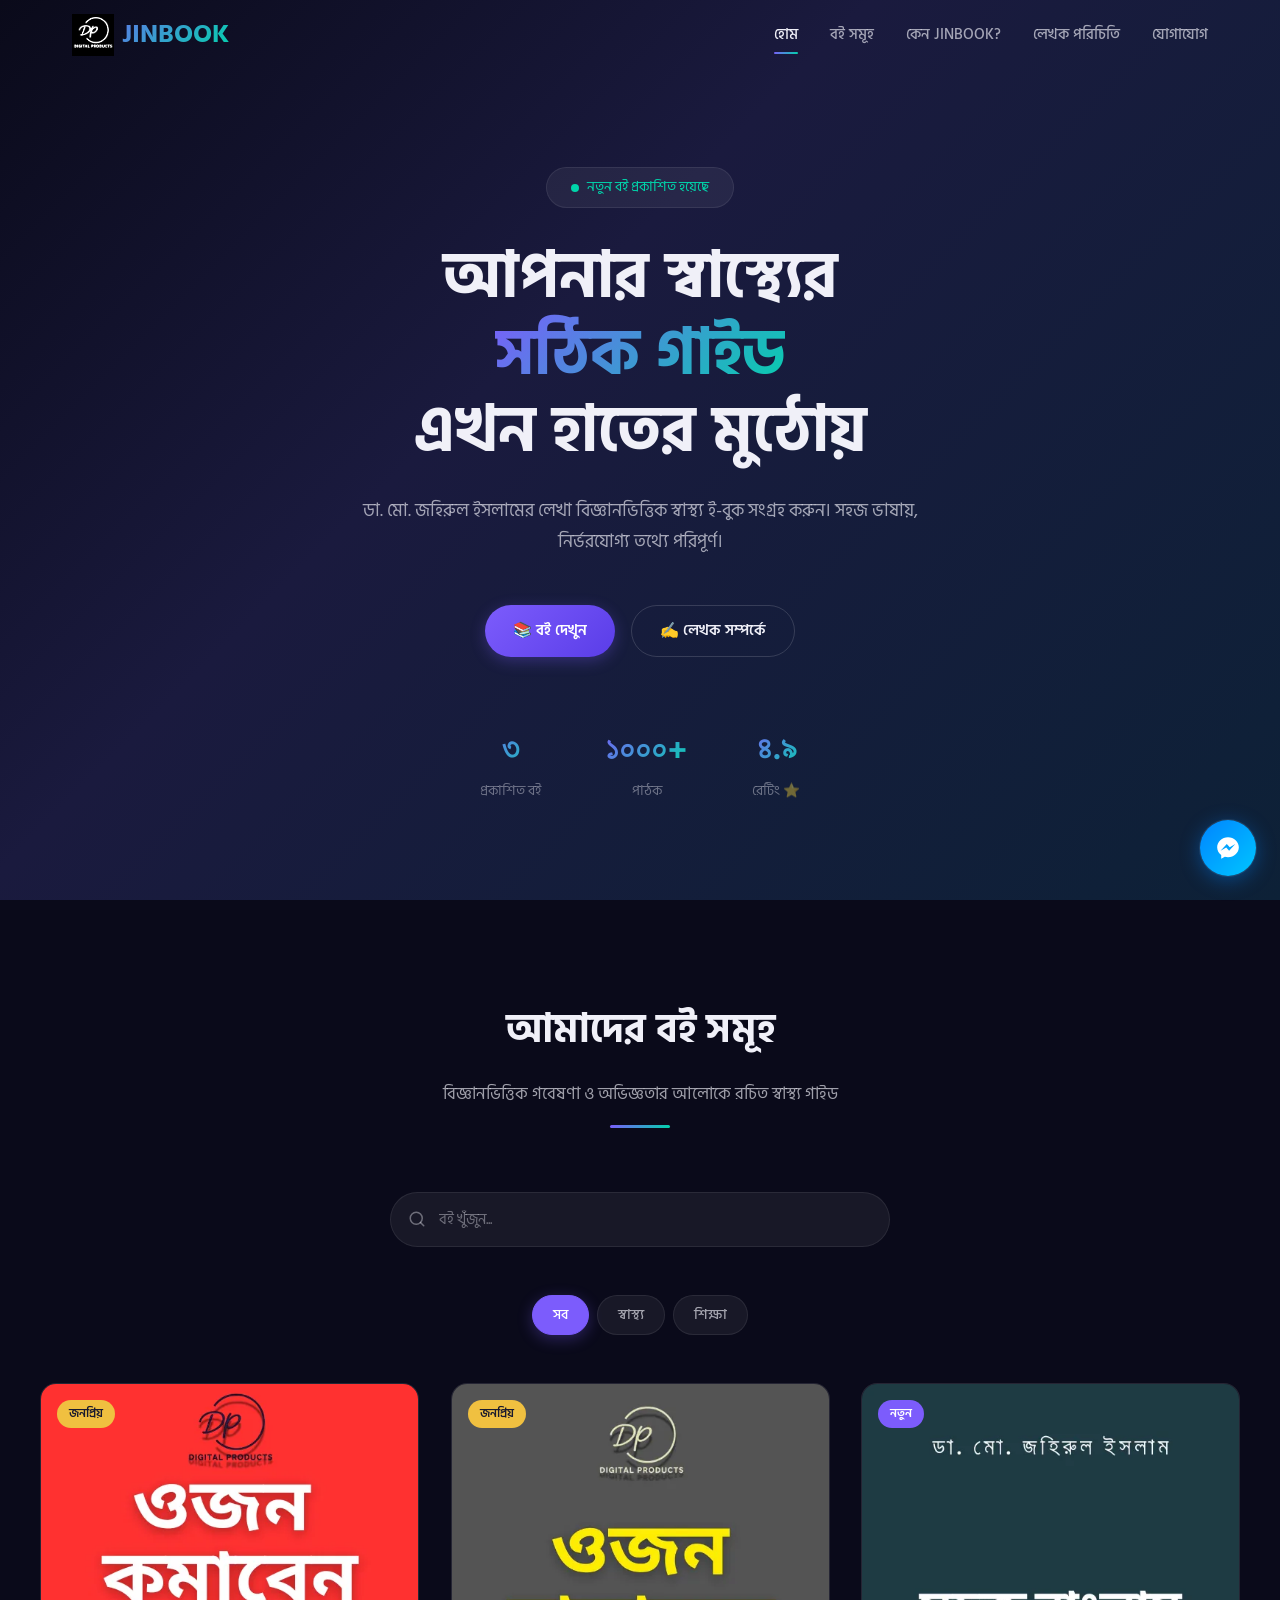
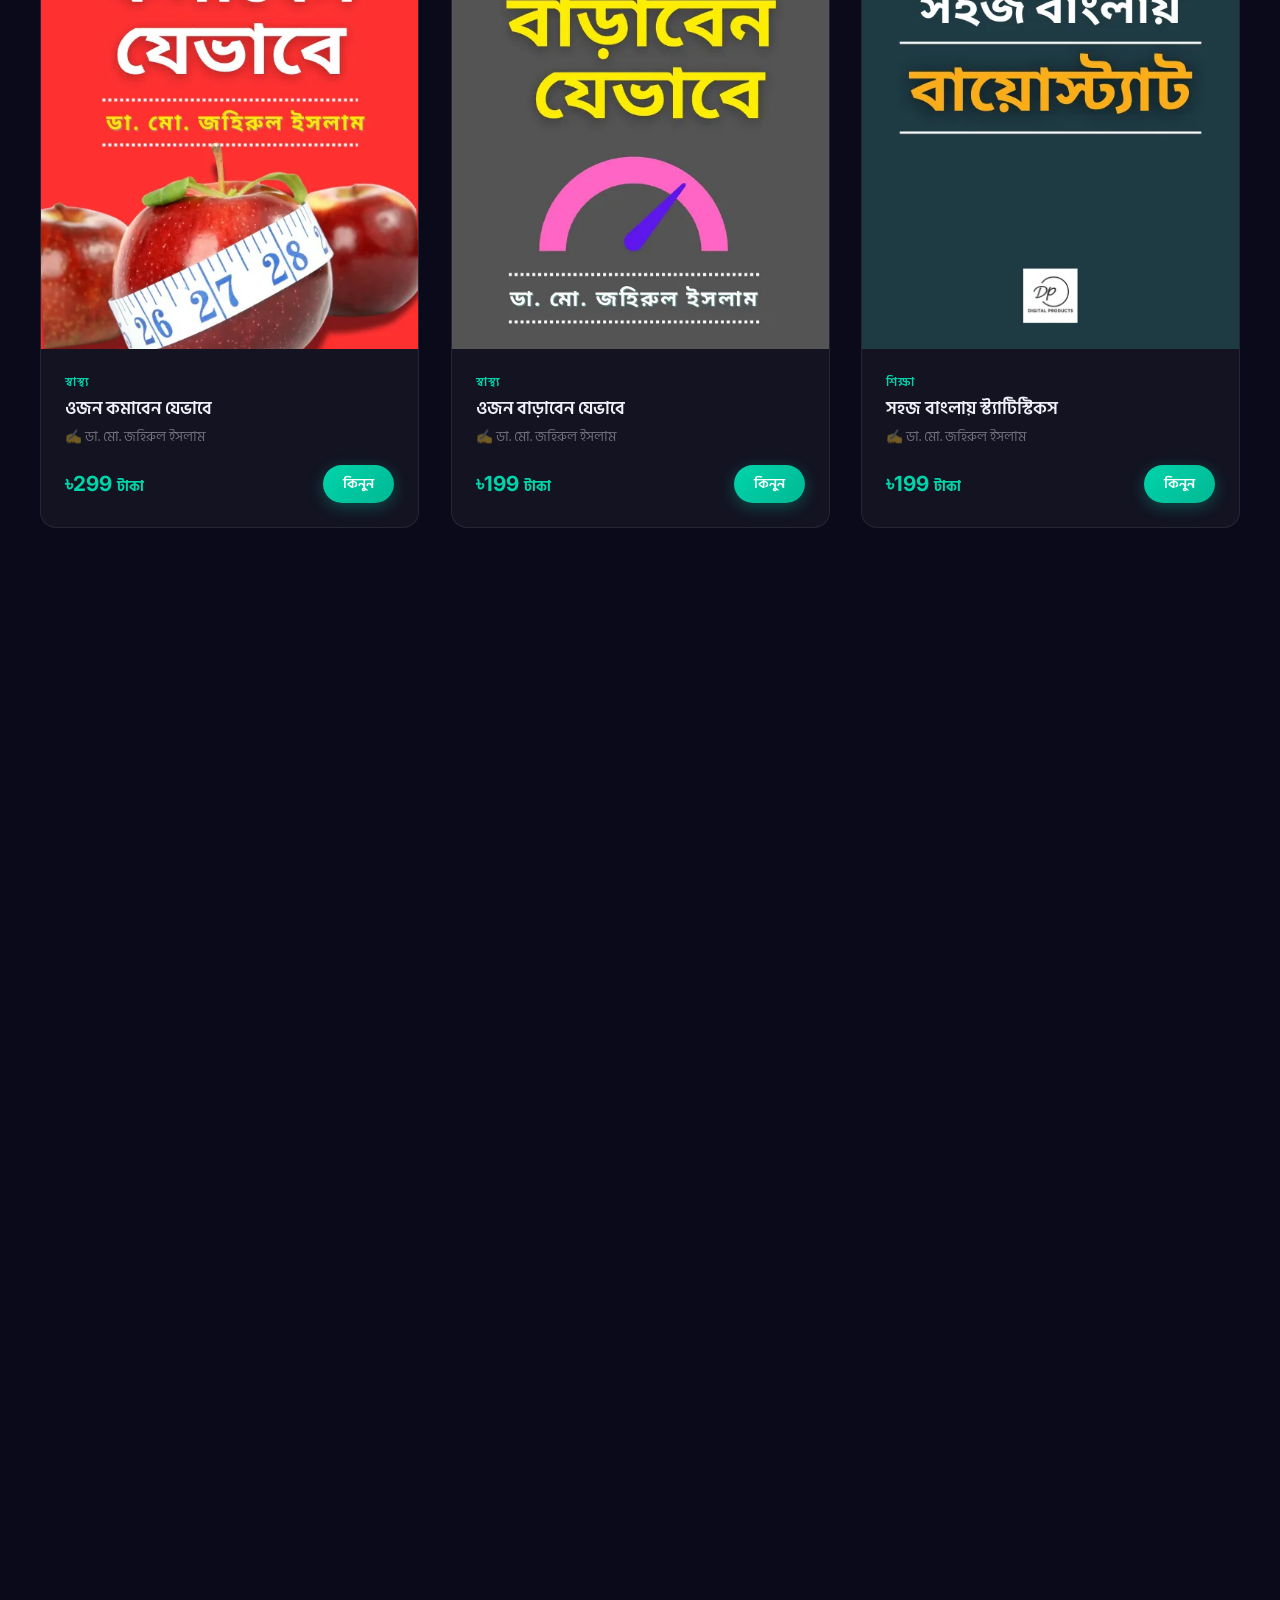
==== commit bcc2f52c: "Contact: Replace phone number with Facebook Messenger across site and contact form" ====
--- a/index.html
+++ b/index.html
@@ -135,6 +135,7 @@
         },
         "sameAs": [
           "https://www.facebook.com/johirul.nadeem",
+          "https://m.me/johirul.nadeem",
           "https://www.johirulislamnadeem.com"
         ]
       },
@@ -154,6 +155,7 @@
         "knowsAbout": ["স্বাস্থ্য", "ওজন নিয়ন্ত্রণ", "বায়োস্ট্যাটিস্টিকস", "চিকিৎসা বিজ্ঞান"],
         "sameAs": [
           "https://www.facebook.com/johirul.nadeem",
+          "https://m.me/johirul.nadeem",
           "https://www.johirulislamnadeem.com"
         ]
       },
@@ -667,39 +669,46 @@
             <div class="contact-icon">📧</div>
             <div class="contact-text">
               <h4>ইমেইল</h4>
-              <p>johirulislamnadeem@yahoo.com</p>
-            </div>
-          </div>
-          <div class="contact-item">
-            <div class="contact-icon">📞</div>
+              <p><a href="mailto:johirulislamnadeem@yahoo.com" style="color: inherit; text-decoration: none;">johirulislamnadeem@yahoo.com</a></p>
+            </div>
+          </div>
+          <a href="https://m.me/johirul.nadeem" target="_blank" rel="noopener" class="contact-item contact-item-link" aria-label="ফেসবুক মেসেঞ্জারে সরাসরি কথা বলুন">
+            <div class="contact-icon messenger-icon">
+              <svg width="22" height="22" viewBox="0 0 24 24" fill="currentColor">
+                <path d="M12 2C6.477 2 2 6.145 2 11.258c0 2.91 1.455 5.513 3.734 7.218v3.524l3.373-1.851c.925.257 1.905.396 2.893.396 5.523 0 10-4.145 10-9.258S17.523 2 12 2zm1.042 12.443l-2.667-2.844-5.208 2.844 5.729-6.082 2.729 2.844 5.146-2.844-5.729 6.082z"/>
+              </svg>
+            </div>
             <div class="contact-text">
-              <h4>ফোন</h4>
-              <p>+৮৮০ ১XXXXXXXXX</p>
-            </div>
-          </div>
+              <h4>ফেসবুক মেসেঞ্জার</h4>
+              <p>m.me/johirul.nadeem <span class="contact-action-tag">সরাসরি চ্যাট ↗</span></p>
+            </div>
+          </a>
+          <a href="https://www.johirulislamnadeem.com" target="_blank" rel="noopener" class="contact-item contact-item-link" aria-label="ওয়েবসাইট দেখুন">
+            <div class="contact-icon">🌐</div>
+            <div class="contact-text">
+              <h4>ওয়েবসাইট</h4>
+              <p>johirulislamnadeem.com</p>
+            </div>
+          </a>
           <div class="contact-item">
             <div class="contact-icon">📍</div>
             <div class="contact-text">
               <h4>ঠিকানা</h4>
-              <p>বাংলাদেশ</p>
-            </div>
-          </div>
-          <div class="contact-item">
-            <div class="contact-icon">💬</div>
-            <div class="contact-text">
-              <h4>WhatsApp / Messenger</h4>
-              <p>সরাসরি মেসেজ করুন</p>
+              <p>ঢাকা, বাংলাদেশ</p>
             </div>
           </div>
 
           <div class="social-links">
-            <a href="https://www.facebook.com/johirul.nadeem" target="_blank" rel="noopener" class="social-link" aria-label="Facebook" id="social-fb">
+            <a href="https://www.facebook.com/johirul.nadeem" target="_blank" rel="noopener" class="social-link" aria-label="Facebook" id="social-fb" title="Facebook">
               <svg width="18" height="18" viewBox="0 0 24 24" fill="currentColor"><path d="M24 12.073c0-6.627-5.373-12-12-12s-12 5.373-12 12c0 5.99 4.388 10.954 10.125 11.854v-8.385H7.078v-3.47h3.047V9.43c0-3.007 1.792-4.669 4.533-4.669 1.312 0 2.686.235 2.686.235v2.953H15.83c-1.491 0-1.956.925-1.956 1.874v2.25h3.328l-.532 3.47h-2.796v8.385C19.612 23.027 24 18.062 24 12.073z"/></svg>
             </a>
-            <a href="https://www.johirulislamnadeem.com" target="_blank" rel="noopener" class="social-link" aria-label="ওয়েবসাইট" id="social-web">
+            <a href="https://m.me/johirul.nadeem" target="_blank" rel="noopener" class="social-link" aria-label="Messenger" id="social-messenger" title="Messenger" style="color: #0084ff;">
+              <svg width="18" height="18" viewBox="0 0 24 24" fill="currentColor"><path d="M12 2C6.477 2 2 6.145 2 11.258c0 2.91 1.455 5.513 3.734 7.218v3.524l3.373-1.851c.925.257 1.905.396 2.893.396 5.523 0 10-4.145 10-9.258S17.523 2 12 2zm1.042 12.443l-2.667-2.844-5.208 2.844 5.729-6.082 2.729 2.844 5.146-2.844-5.729 6.082z"/></svg>
+            </a>
+            <a href="https://www.johirulislamnadeem.com" target="_blank" rel="noopener" class="social-link" aria-label="ওয়েবসাইট" id="social-web" title="Website">
               <svg width="18" height="18" viewBox="0 0 24 24" fill="none" stroke="currentColor" stroke-width="2" stroke-linecap="round" stroke-linejoin="round"><circle cx="12" cy="12" r="10"/><line x1="2" y1="12" x2="22" y2="12"/><path d="M12 2a15.3 15.3 0 0 1 4 10 15.3 15.3 0 0 1-4 10 15.3 15.3 0 0 1-4-10 15.3 15.3 0 0 1 4-10z"/></svg>
             </a>
-            <a href="mailto:johirulislamnadeem@yahoo.com" class="social-link" aria-label="ইমেইল" id="social-email">
+            <a href="mailto:johirulislamnadeem@yahoo.com" class="social-link" aria-label="ইমেইল" id="social-email" title="Email">
               <svg width="18" height="18" viewBox="0 0 24 24" fill="none" stroke="currentColor" stroke-width="2" stroke-linecap="round" stroke-linejoin="round"><path d="M4 4h16c1.1 0 2 .9 2 2v12c0 1.1-.9 2-2 2H4c-1.1 0-2-.9-2-2V6c0-1.1.9-2 2-2z"/><polyline points="22,6 12,13 2,6"/></svg>
             </a>
           </div>
@@ -715,16 +724,23 @@
             <input type="email" id="contactEmail" placeholder="email@example.com" required />
           </div>
           <div class="form-group">
-            <label for="contactPhone">মোবাইল নম্বর</label>
-            <input type="tel" id="contactPhone" placeholder="০১XXXXXXXXX" />
-          </div>
-          <div class="form-group">
             <label for="contactMessage">বার্তা</label>
             <textarea id="contactMessage" placeholder="আপনার বার্তা লিখুন..." required></textarea>
           </div>
           <button type="submit" class="btn btn-primary" id="contactSubmitBtn" style="width: 100%; justify-content: center;">
             ✉️ পাঠিয়ে দিন
           </button>
+
+          <div class="form-divider">
+            <span>অথবা দ্রুত উত্তরের জন্য</span>
+          </div>
+
+          <a href="https://m.me/johirul.nadeem" target="_blank" rel="noopener" class="btn btn-messenger" id="contactMessengerBtn">
+            <svg width="20" height="20" viewBox="0 0 24 24" fill="currentColor">
+              <path d="M12 2C6.477 2 2 6.145 2 11.258c0 2.91 1.455 5.513 3.734 7.218v3.524l3.373-1.851c.925.257 1.905.396 2.893.396 5.523 0 10-4.145 10-9.258S17.523 2 12 2zm1.042 12.443l-2.667-2.844-5.208 2.844 5.729-6.082 2.729 2.844 5.146-2.844-5.729 6.082z"/>
+            </svg>
+            মেসেঞ্জারে সরাসরি চ্যাট করুন
+          </a>
         </form>
       </div>
     </div>
@@ -783,6 +799,14 @@
   <!-- Toast -->
   <div class="toast" id="toast"></div>
 
+  <!-- Floating Messenger Quick Action -->
+  <a href="https://m.me/johirul.nadeem" target="_blank" rel="noopener" class="floating-messenger" id="floatingMessenger" aria-label="ফেসবুক মেসেঞ্জারে সরাসরি কথা বলুন">
+    <svg width="26" height="26" viewBox="0 0 24 24" fill="currentColor">
+      <path d="M12 2C6.477 2 2 6.145 2 11.258c0 2.91 1.455 5.513 3.734 7.218v3.524l3.373-1.851c.925.257 1.905.396 2.893.396 5.523 0 10-4.145 10-9.258S17.523 2 12 2zm1.042 12.443l-2.667-2.844-5.208 2.844 5.729-6.082 2.729 2.844 5.146-2.844-5.729 6.082z"/>
+    </svg>
+    <span class="floating-messenger-tooltip">মেসেঞ্জারে কথা বলুন 💬</span>
+  </a>
+
   <!-- Scripts: defer = HTML parses first, then JS runs -->
   <script src="script.js" defer></script>
 </body>
--- a/style.css
+++ b/style.css
@@ -1499,3 +1499,148 @@
     padding: 5px 10px;
   }
 }
+
+/* --- Messenger Quick Action & Contact Styling --- */
+.contact-item-link {
+  text-decoration: none;
+  color: inherit;
+  transition: var(--transition-base);
+  border-radius: var(--radius-md);
+  padding: var(--space-sm);
+  margin: calc(var(--space-sm) * -1);
+}
+
+.contact-item-link:hover {
+  background: var(--bg-glass-hover);
+  transform: translateX(4px);
+}
+
+.contact-item-link:hover .contact-icon {
+  background: linear-gradient(135deg, #0084ff 0%, #00c6ff 100%);
+  color: white;
+  border-color: #0084ff;
+  box-shadow: 0 4px 15px rgba(0, 132, 255, 0.4);
+}
+
+.messenger-icon {
+  color: #0084ff;
+  transition: var(--transition-base);
+}
+
+.contact-action-tag {
+  display: inline-block;
+  font-size: 0.72rem;
+  padding: 2px 8px;
+  border-radius: var(--radius-full);
+  background: rgba(0, 132, 255, 0.15);
+  color: #60a5fa;
+  border: 1px solid rgba(0, 132, 255, 0.3);
+  margin-left: 6px;
+  vertical-align: middle;
+}
+
+.form-divider {
+  display: flex;
+  align-items: center;
+  text-align: center;
+  margin: var(--space-lg) 0;
+  color: var(--text-muted);
+  font-size: 0.85rem;
+}
+
+.form-divider::before,
+.form-divider::after {
+  content: '';
+  flex: 1;
+  border-bottom: 1px solid var(--border-glass);
+}
+
+.form-divider span {
+  padding: 0 var(--space-md);
+}
+
+.btn-messenger {
+  background: linear-gradient(135deg, #0084ff 0%, #00c6ff 100%);
+  color: white;
+  width: 100%;
+  justify-content: center;
+  font-weight: 600;
+  box-shadow: 0 4px 15px rgba(0, 132, 255, 0.3);
+  transition: var(--transition-base);
+  display: inline-flex;
+  align-items: center;
+  gap: 8px;
+  padding: 12px 24px;
+  border-radius: var(--radius-full);
+  text-decoration: none;
+}
+
+.btn-messenger:hover {
+  transform: translateY(-2px);
+  box-shadow: 0 6px 22px rgba(0, 132, 255, 0.45);
+  color: white;
+}
+
+/* Floating Messenger Button */
+.floating-messenger {
+  position: fixed;
+  bottom: 24px;
+  right: 24px;
+  width: 56px;
+  height: 56px;
+  border-radius: 50%;
+  background: linear-gradient(135deg, #0084ff 0%, #00c6ff 100%);
+  color: white;
+  display: flex;
+  align-items: center;
+  justify-content: center;
+  box-shadow: 0 4px 20px rgba(0, 132, 255, 0.4), 0 0 0 1px rgba(255, 255, 255, 0.1);
+  z-index: 999;
+  cursor: pointer;
+  transition: all 0.3s cubic-bezier(0.34, 1.56, 0.64, 1);
+  text-decoration: none;
+}
+
+.floating-messenger:hover {
+  transform: scale(1.1) translateY(-3px);
+  box-shadow: 0 8px 28px rgba(0, 132, 255, 0.6);
+  color: white;
+}
+
+.floating-messenger-tooltip {
+  position: absolute;
+  right: 68px;
+  background: rgba(10, 10, 26, 0.92);
+  border: 1px solid var(--border-glass);
+  color: var(--text-primary);
+  padding: 6px 14px;
+  border-radius: var(--radius-full);
+  font-size: 0.82rem;
+  font-weight: 500;
+  white-space: nowrap;
+  opacity: 0;
+  pointer-events: none;
+  transform: translateX(10px);
+  transition: all 0.25s ease;
+  backdrop-filter: blur(10px);
+  box-shadow: 0 4px 15px rgba(0,0,0,0.4);
+}
+
+.floating-messenger:hover .floating-messenger-tooltip {
+  opacity: 1;
+  transform: translateX(0);
+}
+
+@media (max-width: 768px) {
+  .floating-messenger {
+    bottom: 20px;
+    right: 20px;
+    width: 50px;
+    height: 50px;
+  }
+  .floating-messenger svg {
+    width: 22px;
+    height: 22px;
+  }
+}
+
--- a/style.css
+++ b/style.css
@@ -1499,3 +1499,148 @@
     padding: 5px 10px;
   }
 }
+
+/* --- Messenger Quick Action & Contact Styling --- */
+.contact-item-link {
+  text-decoration: none;
+  color: inherit;
+  transition: var(--transition-base);
+  border-radius: var(--radius-md);
+  padding: var(--space-sm);
+  margin: calc(var(--space-sm) * -1);
+}
+
+.contact-item-link:hover {
+  background: var(--bg-glass-hover);
+  transform: translateX(4px);
+}
+
+.contact-item-link:hover .contact-icon {
+  background: linear-gradient(135deg, #0084ff 0%, #00c6ff 100%);
+  color: white;
+  border-color: #0084ff;
+  box-shadow: 0 4px 15px rgba(0, 132, 255, 0.4);
+}
+
+.messenger-icon {
+  color: #0084ff;
+  transition: var(--transition-base);
+}
+
+.contact-action-tag {
+  display: inline-block;
+  font-size: 0.72rem;
+  padding: 2px 8px;
+  border-radius: var(--radius-full);
+  background: rgba(0, 132, 255, 0.15);
+  color: #60a5fa;
+  border: 1px solid rgba(0, 132, 255, 0.3);
+  margin-left: 6px;
+  vertical-align: middle;
+}
+
+.form-divider {
+  display: flex;
+  align-items: center;
+  text-align: center;
+  margin: var(--space-lg) 0;
+  color: var(--text-muted);
+  font-size: 0.85rem;
+}
+
+.form-divider::before,
+.form-divider::after {
+  content: '';
+  flex: 1;
+  border-bottom: 1px solid var(--border-glass);
+}
+
+.form-divider span {
+  padding: 0 var(--space-md);
+}
+
+.btn-messenger {
+  background: linear-gradient(135deg, #0084ff 0%, #00c6ff 100%);
+  color: white;
+  width: 100%;
+  justify-content: center;
+  font-weight: 600;
+  box-shadow: 0 4px 15px rgba(0, 132, 255, 0.3);
+  transition: var(--transition-base);
+  display: inline-flex;
+  align-items: center;
+  gap: 8px;
+  padding: 12px 24px;
+  border-radius: var(--radius-full);
+  text-decoration: none;
+}
+
+.btn-messenger:hover {
+  transform: translateY(-2px);
+  box-shadow: 0 6px 22px rgba(0, 132, 255, 0.45);
+  color: white;
+}
+
+/* Floating Messenger Button */
+.floating-messenger {
+  position: fixed;
+  bottom: 24px;
+  right: 24px;
+  width: 56px;
+  height: 56px;
+  border-radius: 50%;
+  background: linear-gradient(135deg, #0084ff 0%, #00c6ff 100%);
+  color: white;
+  display: flex;
+  align-items: center;
+  justify-content: center;
+  box-shadow: 0 4px 20px rgba(0, 132, 255, 0.4), 0 0 0 1px rgba(255, 255, 255, 0.1);
+  z-index: 999;
+  cursor: pointer;
+  transition: all 0.3s cubic-bezier(0.34, 1.56, 0.64, 1);
+  text-decoration: none;
+}
+
+.floating-messenger:hover {
+  transform: scale(1.1) translateY(-3px);
+  box-shadow: 0 8px 28px rgba(0, 132, 255, 0.6);
+  color: white;
+}
+
+.floating-messenger-tooltip {
+  position: absolute;
+  right: 68px;
+  background: rgba(10, 10, 26, 0.92);
+  border: 1px solid var(--border-glass);
+  color: var(--text-primary);
+  padding: 6px 14px;
+  border-radius: var(--radius-full);
+  font-size: 0.82rem;
+  font-weight: 500;
+  white-space: nowrap;
+  opacity: 0;
+  pointer-events: none;
+  transform: translateX(10px);
+  transition: all 0.25s ease;
+  backdrop-filter: blur(10px);
+  box-shadow: 0 4px 15px rgba(0,0,0,0.4);
+}
+
+.floating-messenger:hover .floating-messenger-tooltip {
+  opacity: 1;
+  transform: translateX(0);
+}
+
+@media (max-width: 768px) {
+  .floating-messenger {
+    bottom: 20px;
+    right: 20px;
+    width: 50px;
+    height: 50px;
+  }
+  .floating-messenger svg {
+    width: 22px;
+    height: 22px;
+  }
+}
+
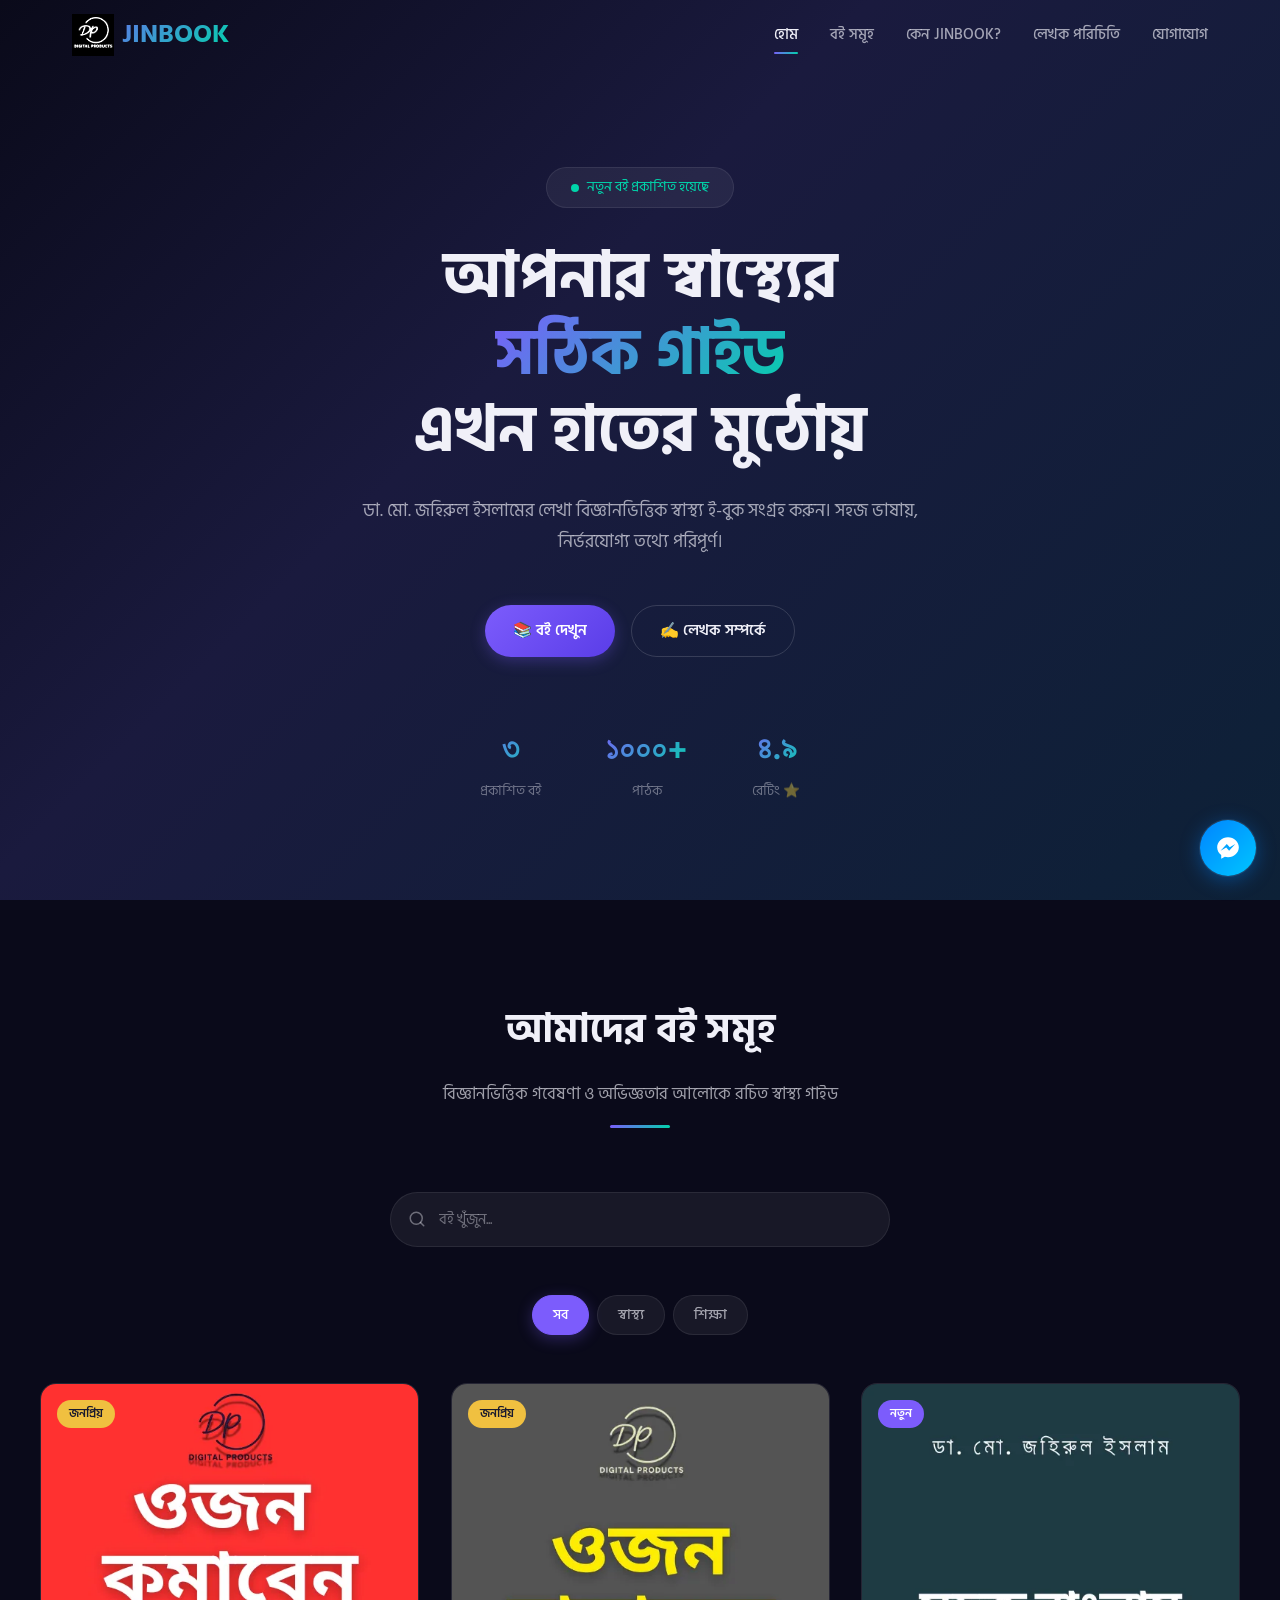
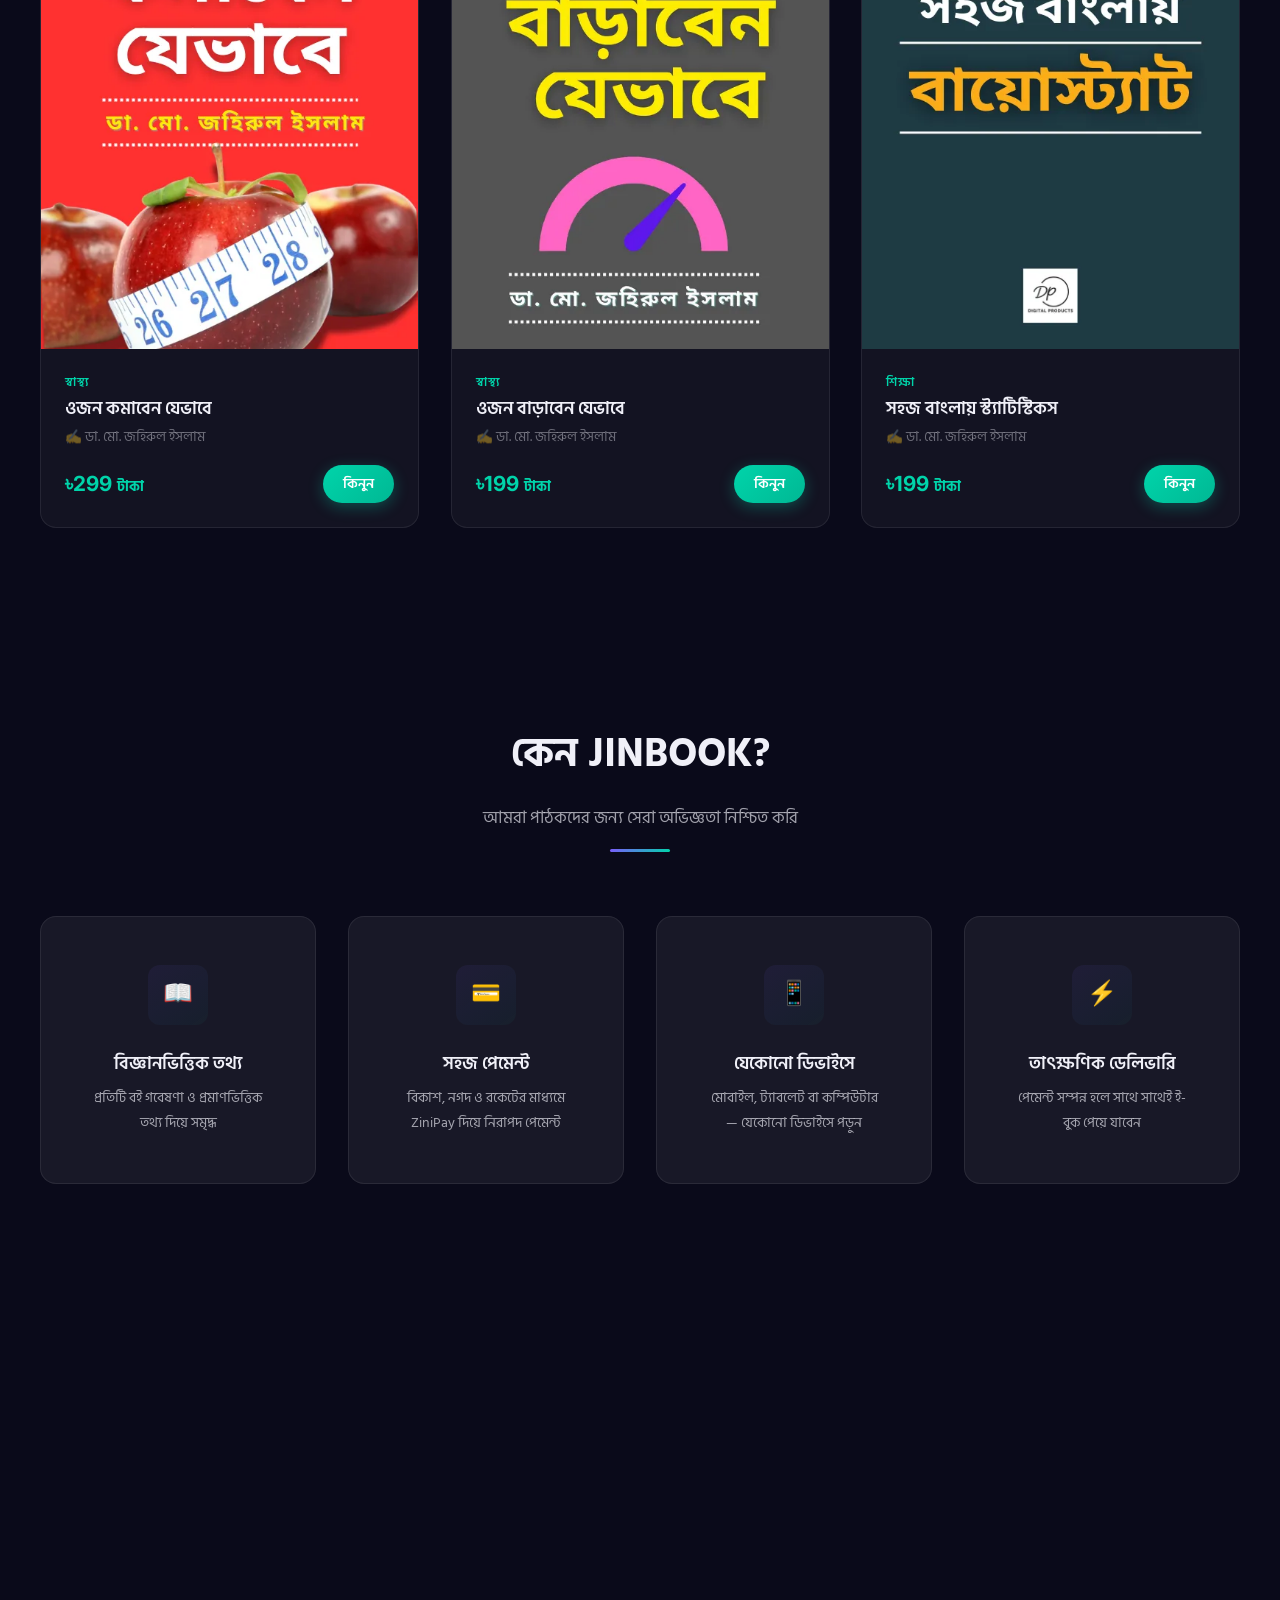
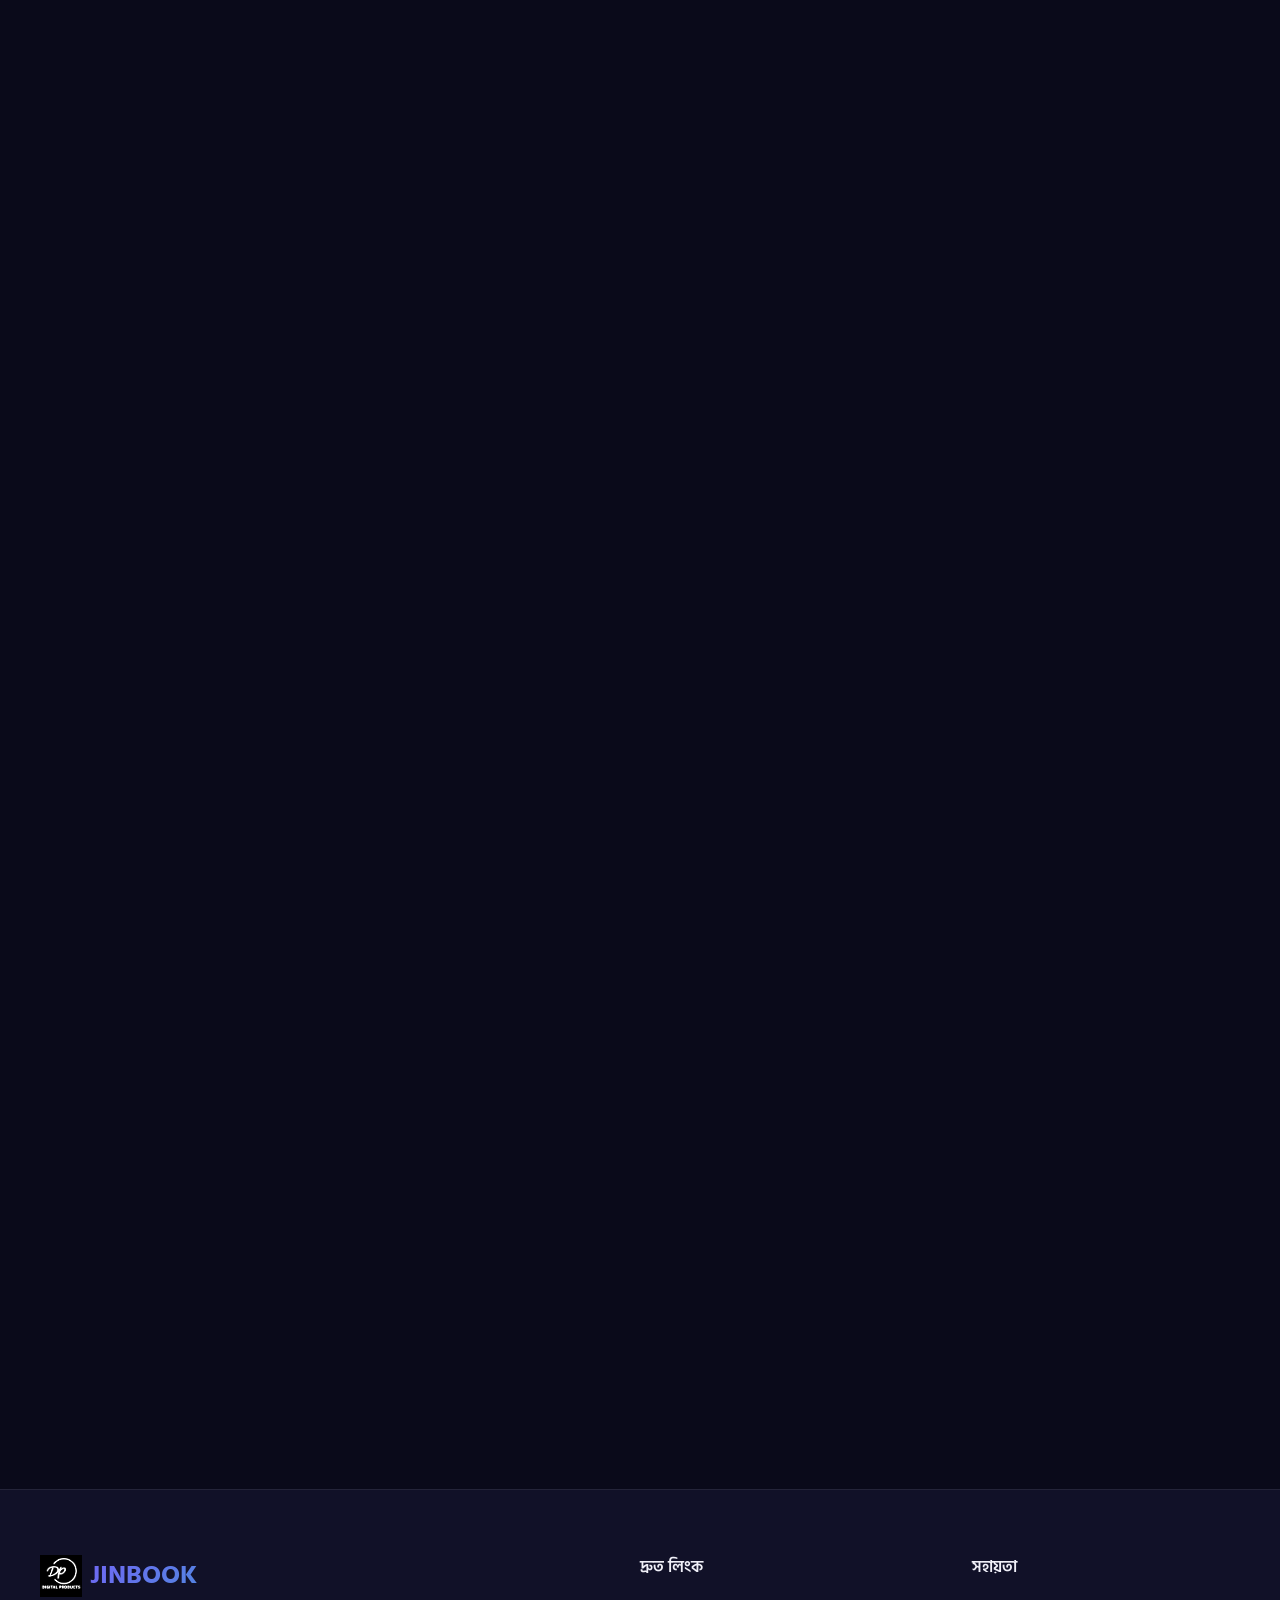
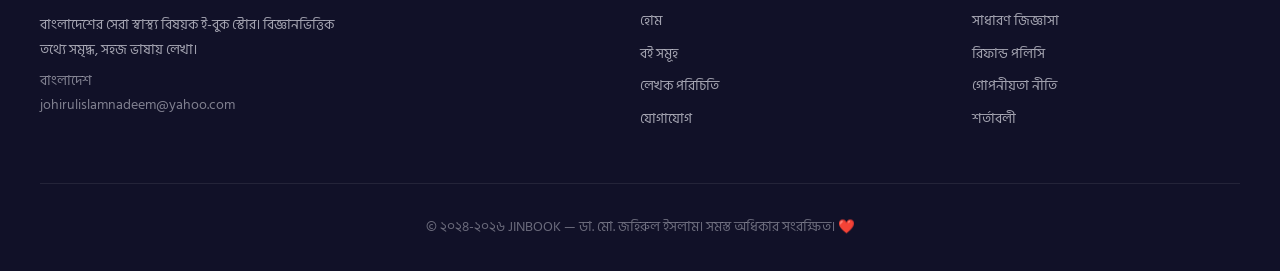
==== commit b9e300f7: "Remove author profile image from about section, schema, and sitemap" ====
--- a/index.html
+++ b/index.html
@@ -151,7 +151,6 @@
           "name": "জাতীয় ক্যান্সার গবেষণা ইনস্টিটিউট"
         },
         "url": "https://www.johirulislamnadeem.com",
-        "image": "https://appjin.github.io/ebook-website/images/author.jpg",
         "knowsAbout": ["স্বাস্থ্য", "ওজন নিয়ন্ত্রণ", "বায়োস্ট্যাটিস্টিকস", "চিকিৎসা বিজ্ঞান"],
         "sameAs": [
           "https://www.facebook.com/johirul.nadeem",
@@ -599,22 +598,6 @@
   <section class="section" id="about">
     <div class="container">
       <div class="about-grid">
-        <div class="about-image scroll-animate">
-          <div class="about-image-wrapper" id="about-image-wrapper">
-            <!-- author image -->
-            <picture>
-              <source srcset="images/author.webp" type="image/webp" />
-              <img src="images/author.jpg" alt="ডা. মো. জহিরুল ইসলাম" width="400" height="533"
-                loading="lazy" decoding="async"
-                onerror="this.closest('picture').style.display='none'; this.parentElement.querySelector('.author-placeholder').style.display='flex';" />
-            </picture>
-            <div class="author-placeholder" style="display:none; aspect-ratio:3/4; background:linear-gradient(135deg, #7c5cfc22, #00d4aa22); align-items:center; justify-content:center; flex-direction:column; gap:12px; font-size:5rem;">
-              👨‍⚕️
-              <span style="font-size:0.9rem; color:rgba(240,240,248,0.4);">ছবি শীঘ্রই আসছে</span>
-            </div>
-          </div>
-        </div>
-
         <div class="about-content scroll-animate">
           <h2>লেখক <span class="gradient-text">পরিচিতি</span></h2>
           <p>
--- a/style.css
+++ b/style.css
@@ -895,28 +895,20 @@
 
 /* --- About / Author Section --- */
 .about-grid {
-  display: grid;
-  grid-template-columns: 1fr 1.2fr;
-  gap: var(--space-3xl);
-  align-items: center;
-}
-
-.about-image {
-  position: relative;
-}
-
-.about-image-wrapper {
+  display: flex;
+  justify-content: center;
+}
+
+.about-content {
+  max-width: 900px;
+  width: 100%;
+  background: var(--bg-glass);
+  border: 1px solid var(--border-glass);
   border-radius: var(--radius-xl);
-  overflow: hidden;
-  border: 1px solid var(--border-glass);
-  box-shadow: var(--shadow-lg);
-}
-
-/* Author image — আপনার ছবি images/author.jpg নামে রাখুন */
-.about-image-wrapper img {
-  width: 100%;
-  height: 100%;
-  object-fit: cover;
+  padding: var(--space-3xl);
+  backdrop-filter: blur(20px);
+  -webkit-backdrop-filter: blur(20px);
+  box-shadow: 0 8px 32px rgba(0, 0, 0, 0.25);
 }
 
 .about-content h2 {
--- a/style.css
+++ b/style.css
@@ -895,28 +895,20 @@
 
 /* --- About / Author Section --- */
 .about-grid {
-  display: grid;
-  grid-template-columns: 1fr 1.2fr;
-  gap: var(--space-3xl);
-  align-items: center;
-}
-
-.about-image {
-  position: relative;
-}
-
-.about-image-wrapper {
+  display: flex;
+  justify-content: center;
+}
+
+.about-content {
+  max-width: 900px;
+  width: 100%;
+  background: var(--bg-glass);
+  border: 1px solid var(--border-glass);
   border-radius: var(--radius-xl);
-  overflow: hidden;
-  border: 1px solid var(--border-glass);
-  box-shadow: var(--shadow-lg);
-}
-
-/* Author image — আপনার ছবি images/author.jpg নামে রাখুন */
-.about-image-wrapper img {
-  width: 100%;
-  height: 100%;
-  object-fit: cover;
+  padding: var(--space-3xl);
+  backdrop-filter: blur(20px);
+  -webkit-backdrop-filter: blur(20px);
+  box-shadow: 0 8px 32px rgba(0, 0, 0, 0.25);
 }
 
 .about-content h2 {
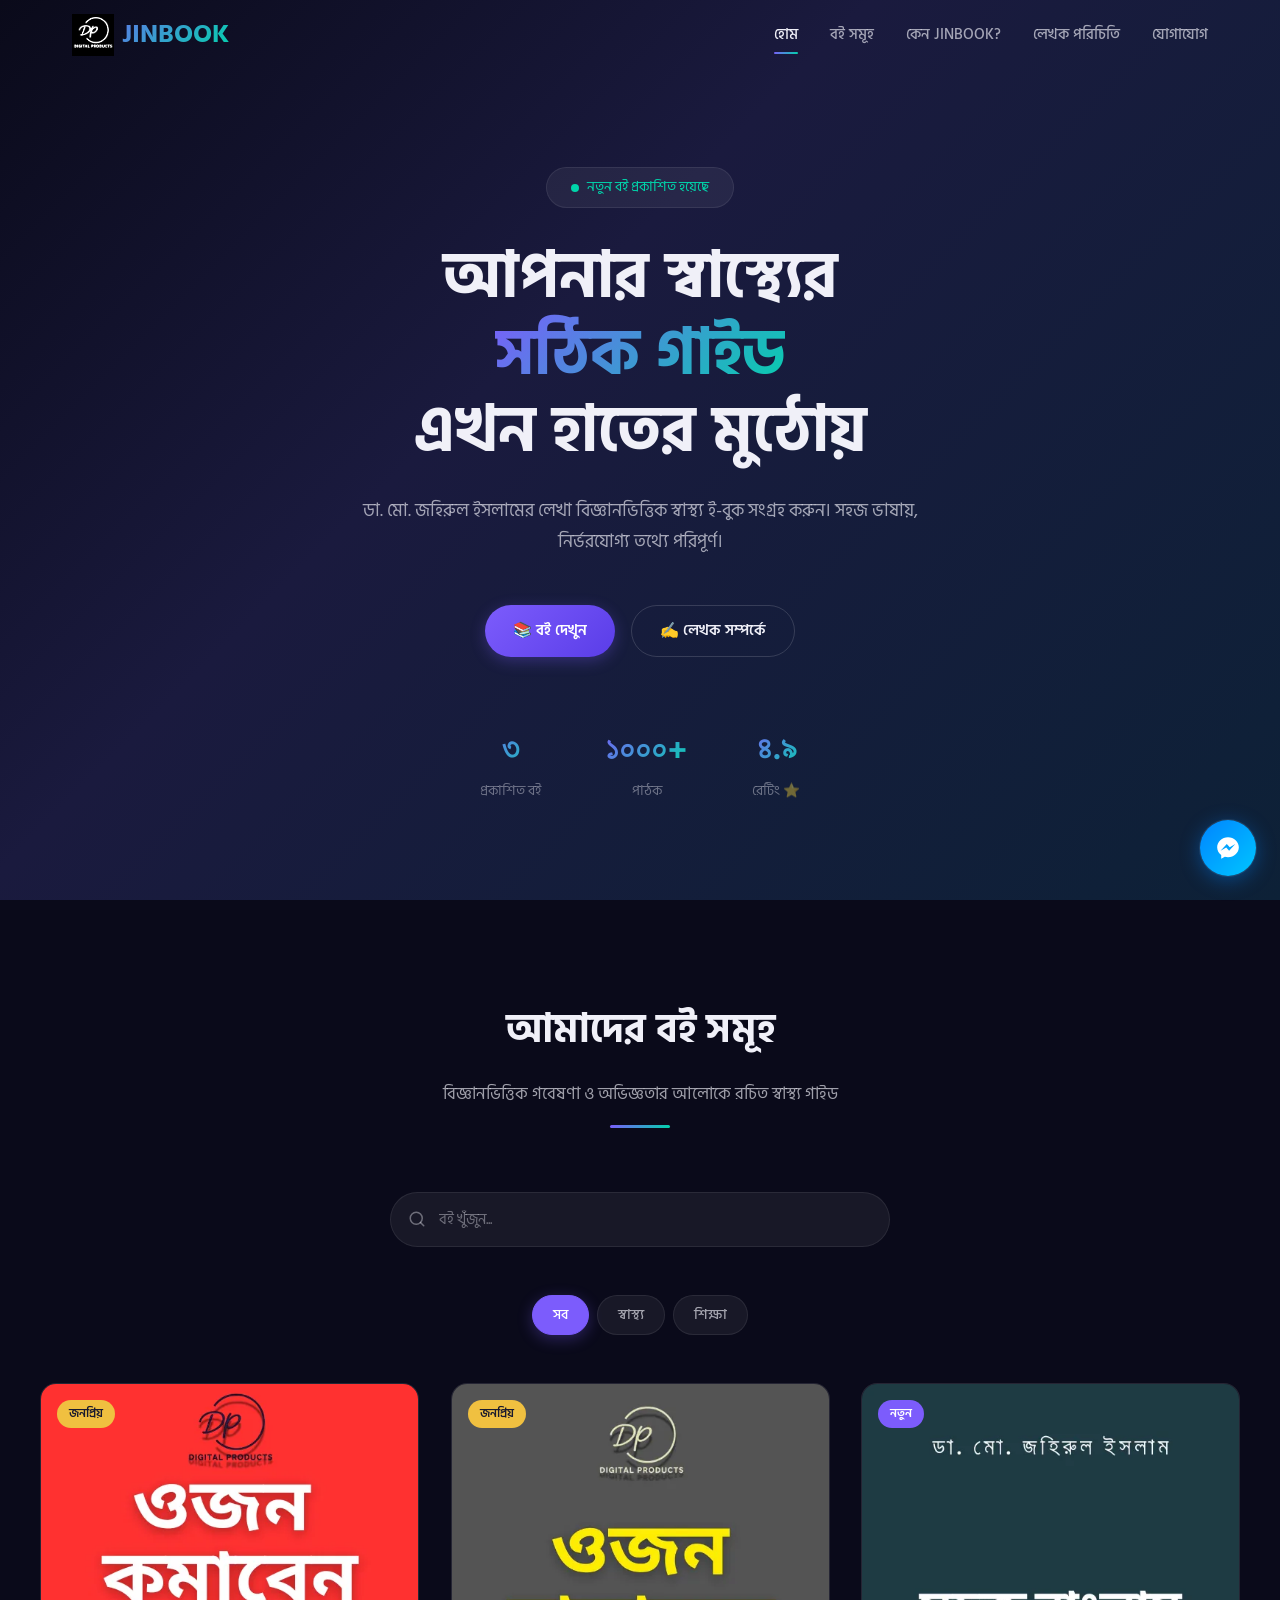
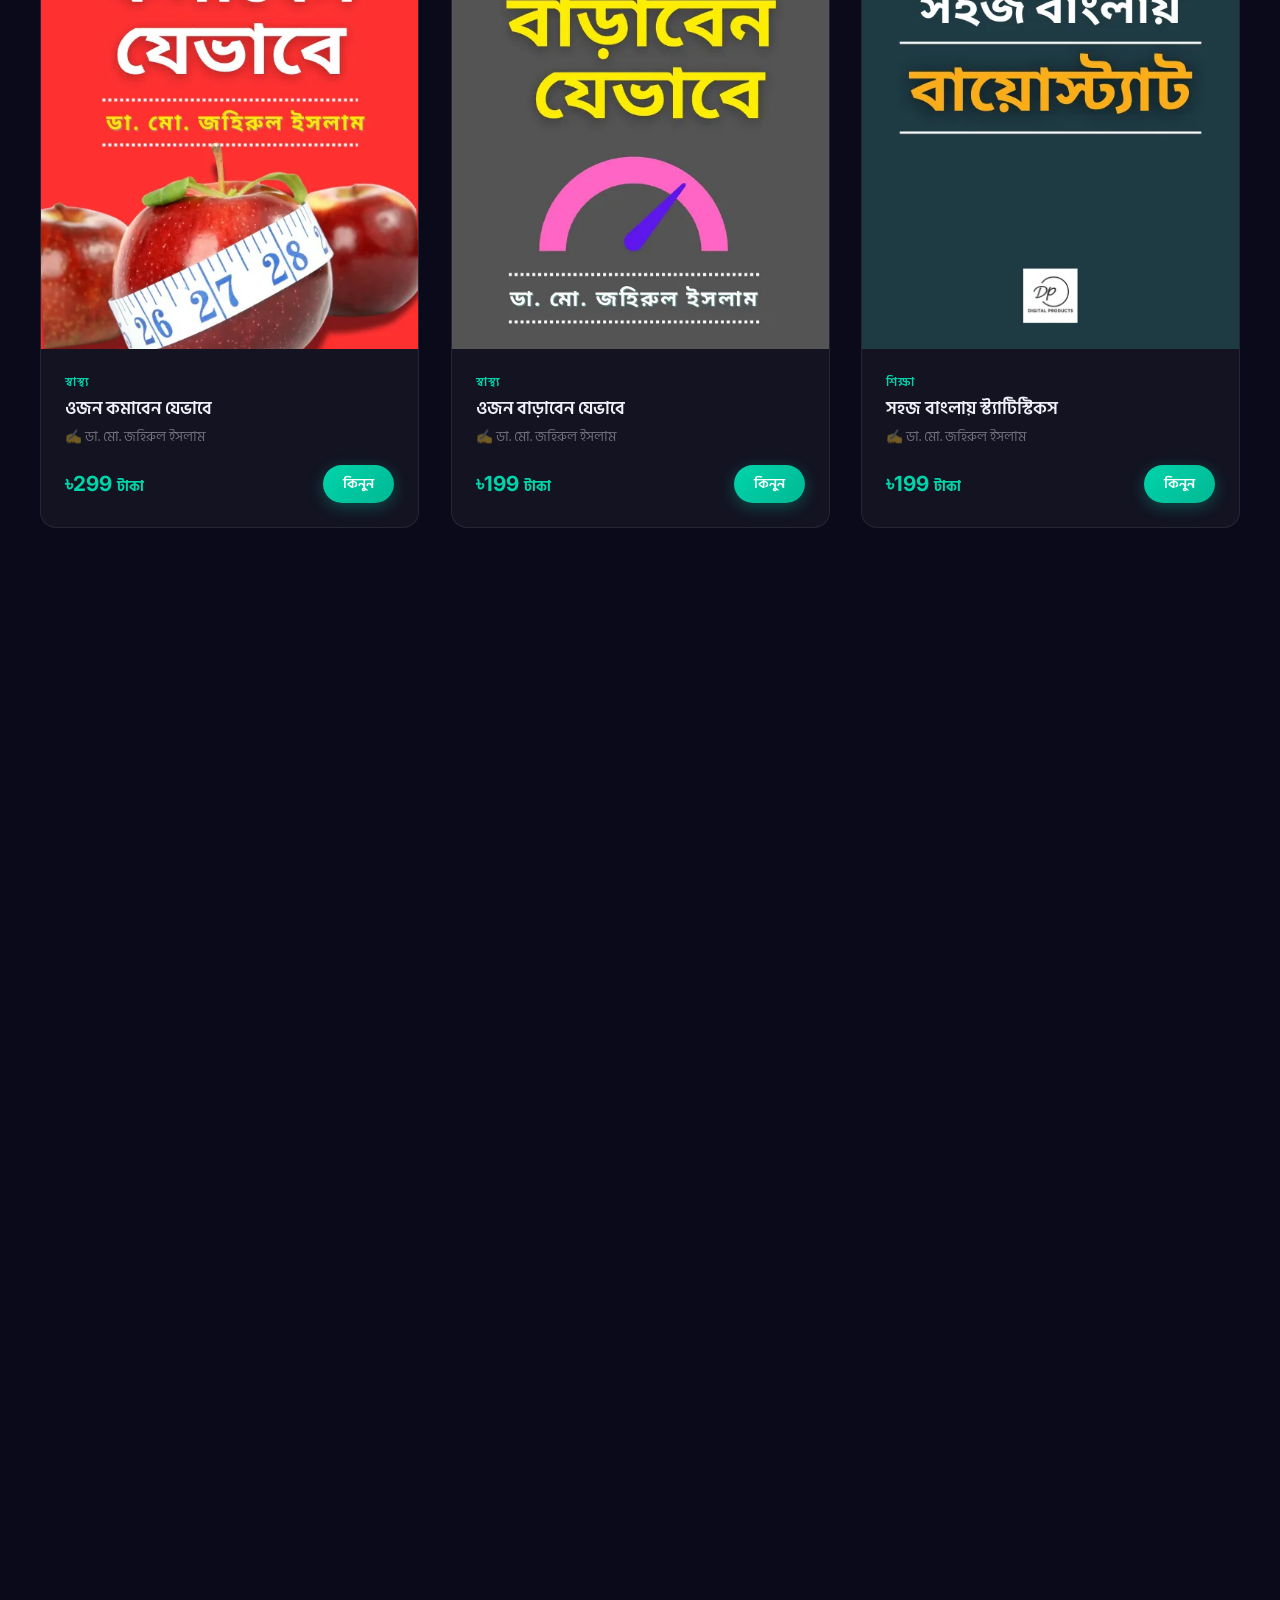
==== commit c5364fe3: "Change payment feature card text to only 'bkash and rocket safe payment'" ====
--- a/index.html
+++ b/index.html
@@ -4,7 +4,7 @@
   <meta charset="UTF-8" />
   <meta name="viewport" content="width=device-width, initial-scale=1.0" />
   <title>JINBOOK — বাংলা ই-বুক স্টোর | ডা. মো. জহিরুল ইসলাম</title>
-  <meta name="description" content="JINBOOK — বাংলাদেশের সেরা স্বাস্থ্য বিষয়ক ই-বুক স্টোর। ডা. মো. জহিরুল ইসলামের লেখা ওজন কমানো, ওজন বাড়ানো ও বায়োস্ট্যাটিস্টিকস বিষয়ক বিজ্ঞানভিত্তিক ই-বুক সংগ্রহ করুন। বিকাশ, নগদ ও রকেটে পেমেন্ট।" />
+  <meta name="description" content="JINBOOK — বাংলাদেশের সেরা স্বাস্থ্য বিষয়ক ই-বুক স্টোর। ডা. মো. জহিরুল ইসলামের লেখা ওজন কমানো, ওজন বাড়ানো ও বায়োস্ট্যাটিস্টিকস বিষয়ক বিজ্ঞানভিত্তিক ই-বুক সংগ্রহ করুন। বিকাশ ও রকেটের মাধ্যমে নিরাপদ পেমেন্ট।" />
   <meta name="keywords" content="ই-বুক, বাংলা ই-বুক, স্বাস্থ্য ই-বুক, JINBOOK, ডিজিটাল বই, বাংলাদেশ, ওজন কমানো, ওজন বাড়ানো, বায়োস্ট্যাটিস্টিকস, ডা. জহিরুল ইসলাম, স্বাস্থ্য গাইড, health ebook, bangla ebook" />
   <meta name="author" content="ডা. মো. জহিরুল ইসলাম" />
   <meta name="robots" content="index, follow, max-snippet:-1, max-image-preview:large, max-video-preview:-1" />
@@ -65,7 +65,7 @@
 
   <!-- Open Graph -->
   <meta property="og:title" content="JINBOOK — বাংলা ই-বুক স্টোর | ডা. মো. জহিরুল ইসলাম" />
-  <meta property="og:description" content="বাংলাদেশের সেরা স্বাস্থ্য বিষয়ক ই-বুক স্টোর। ওজন নিয়ন্ত্রণ ও বায়োস্ট্যাটিস্টিকস বিষয়ক বিজ্ঞানভিত্তিক ই-বুক। বিকাশ, নগদ, রকেটে পেমেন্ট।" />
+  <meta property="og:description" content="বাংলাদেশের সেরা স্বাস্থ্য বিষয়ক ই-বুক স্টোর। ওজন নিয়ন্ত্রণ ও বায়োস্ট্যাটিস্টিকস বিষয়ক বিজ্ঞানভিত্তিক ই-বুক। বিকাশ ও রকেটের মাধ্যমে নিরাপদ পেমেন্ট।" />
   <meta property="og:type" content="website" />
   <meta property="og:url" content="https://appjin.github.io/ebook-website/" />
   <meta property="og:image" content="https://appjin.github.io/ebook-website/images/og-cover.png" />
@@ -313,7 +313,7 @@
         "name": "JINBOOK-এর ই-বুক কীভাবে কিনব?",
         "acceptedAnswer": {
           "@type": "Answer",
-          "text": "আমাদের ওয়েবসাইট থেকে পছন্দের বই বেছে নিন, 'এখনই কিনুন' বাটনে ক্লিক করুন এবং বিকাশ, নগদ বা রকেটের মাধ্যমে ZiniPay-তে পেমেন্ট করুন। পেমেন্ট সফল হলে সাথে সাথেই ই-বুক ডাউনলোড হবে।"
+          "text": "আমাদের ওয়েবসাইট থেকে পছন্দের বই বেছে নিন, 'এখনই কিনুন' বাটনে ক্লিক করুন এবং বিকাশ বা রকেটের মাধ্যমে ZiniPay-তে পেমেন্ট করুন। পেমেন্ট সফল হলে সাথে সাথেই ই-বুক ডাউনলোড হবে।"
         }
       },
       {
@@ -337,7 +337,7 @@
         "name": "ই-বুকের দাম কত?",
         "acceptedAnswer": {
           "@type": "Answer",
-          "text": "প্রতিটি ই-বুকের মূল্য মাত্র ১৯৯ থেকে ২৯৯ টাকা। বিকাশ, নগদ ও রকেটের মাধ্যমে সহজেই পেমেন্ট করা যায়।"
+          "text": "প্রতিটি ই-বুকের মূল্য মাত্র ১৯৯ থেকে ২৯৯ টাকা। বিকাশ ও রকেটের মাধ্যমে সহজেই নিরাপদ পেমেন্ট করা যায়।"
         }
       },
       {
@@ -577,8 +577,7 @@
         </div>
         <div class="feature-card scroll-animate">
           <div class="feature-icon">💳</div>
-          <h3>সহজ পেমেন্ট</h3>
-          <p>বিকাশ, নগদ ও রকেটের মাধ্যমে ZiniPay দিয়ে নিরাপদ পেমেন্ট</p>
+          <h3 style="line-height: 1.5; margin: 0;">বিকাশ ও রকেটের মাধ্যমে নিরাপদ পেমেন্ট</h3>
         </div>
         <div class="feature-card scroll-animate">
           <div class="feature-icon">📱</div>
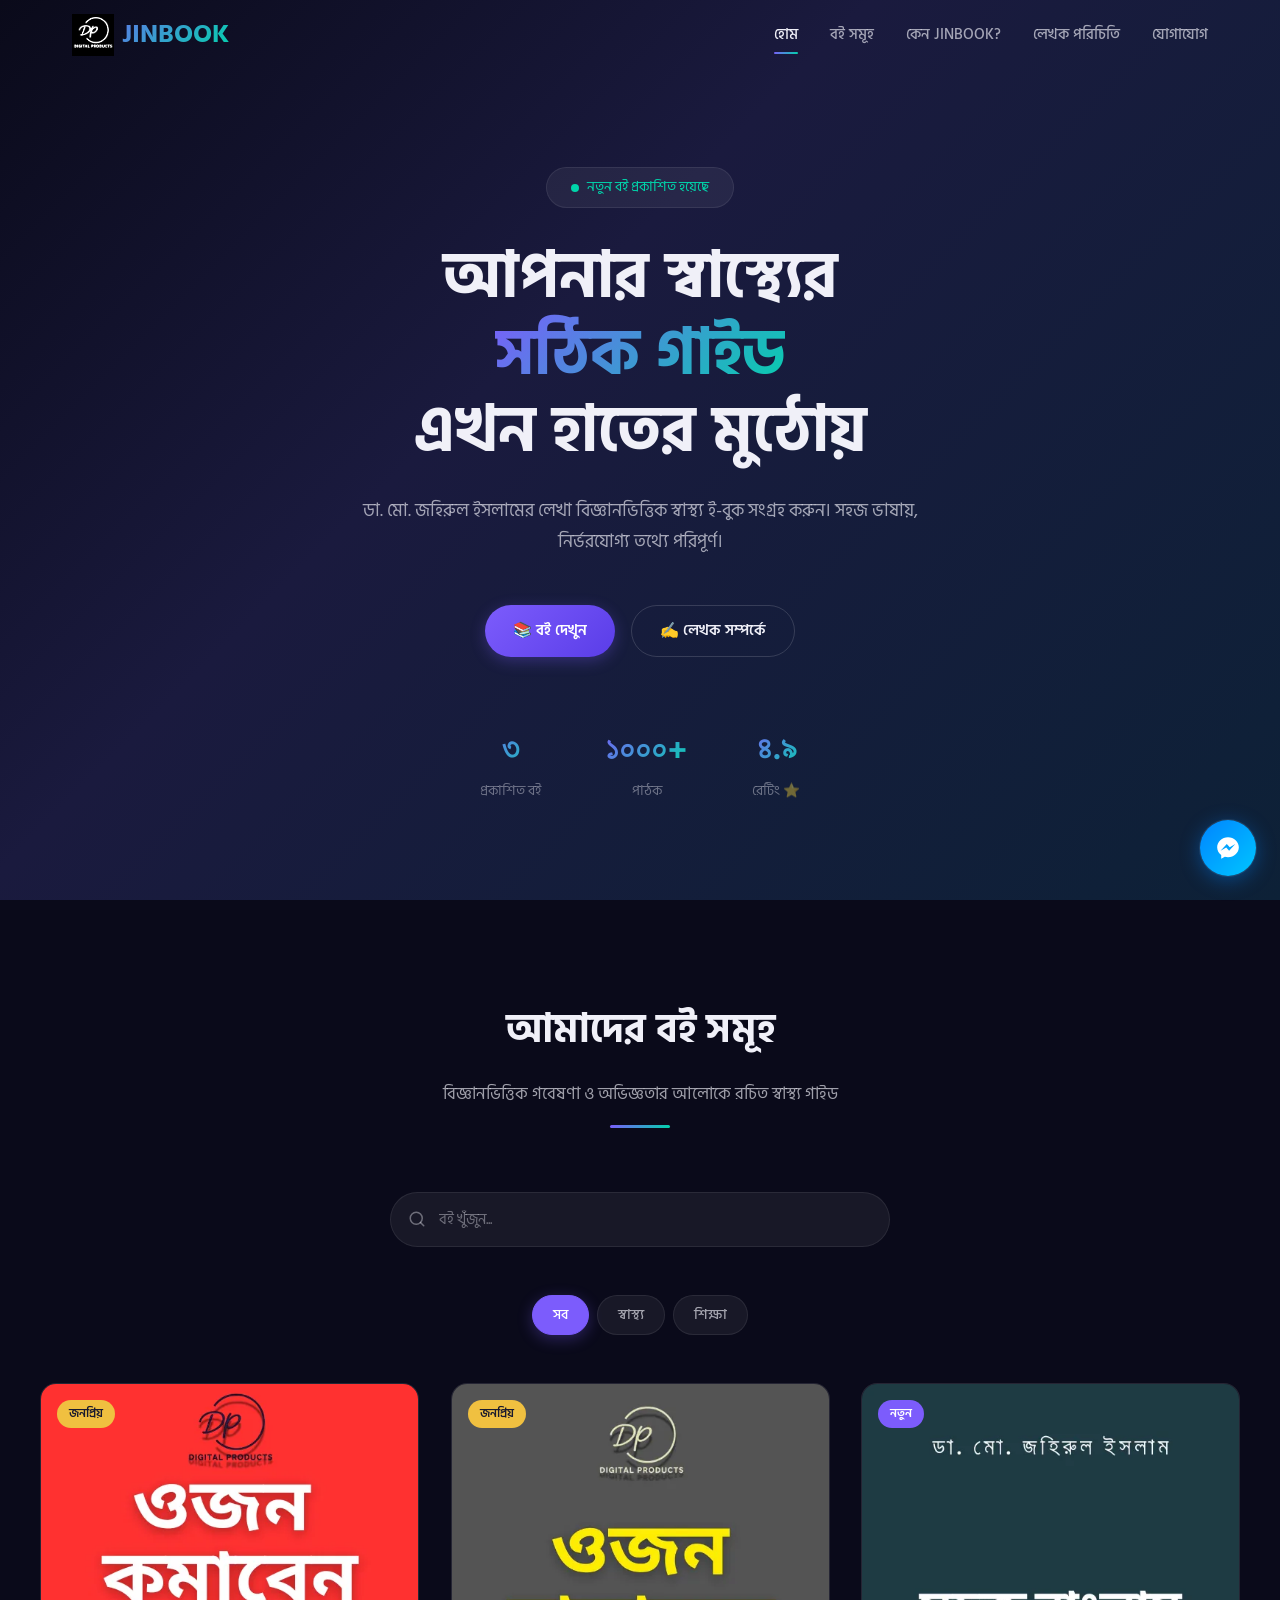
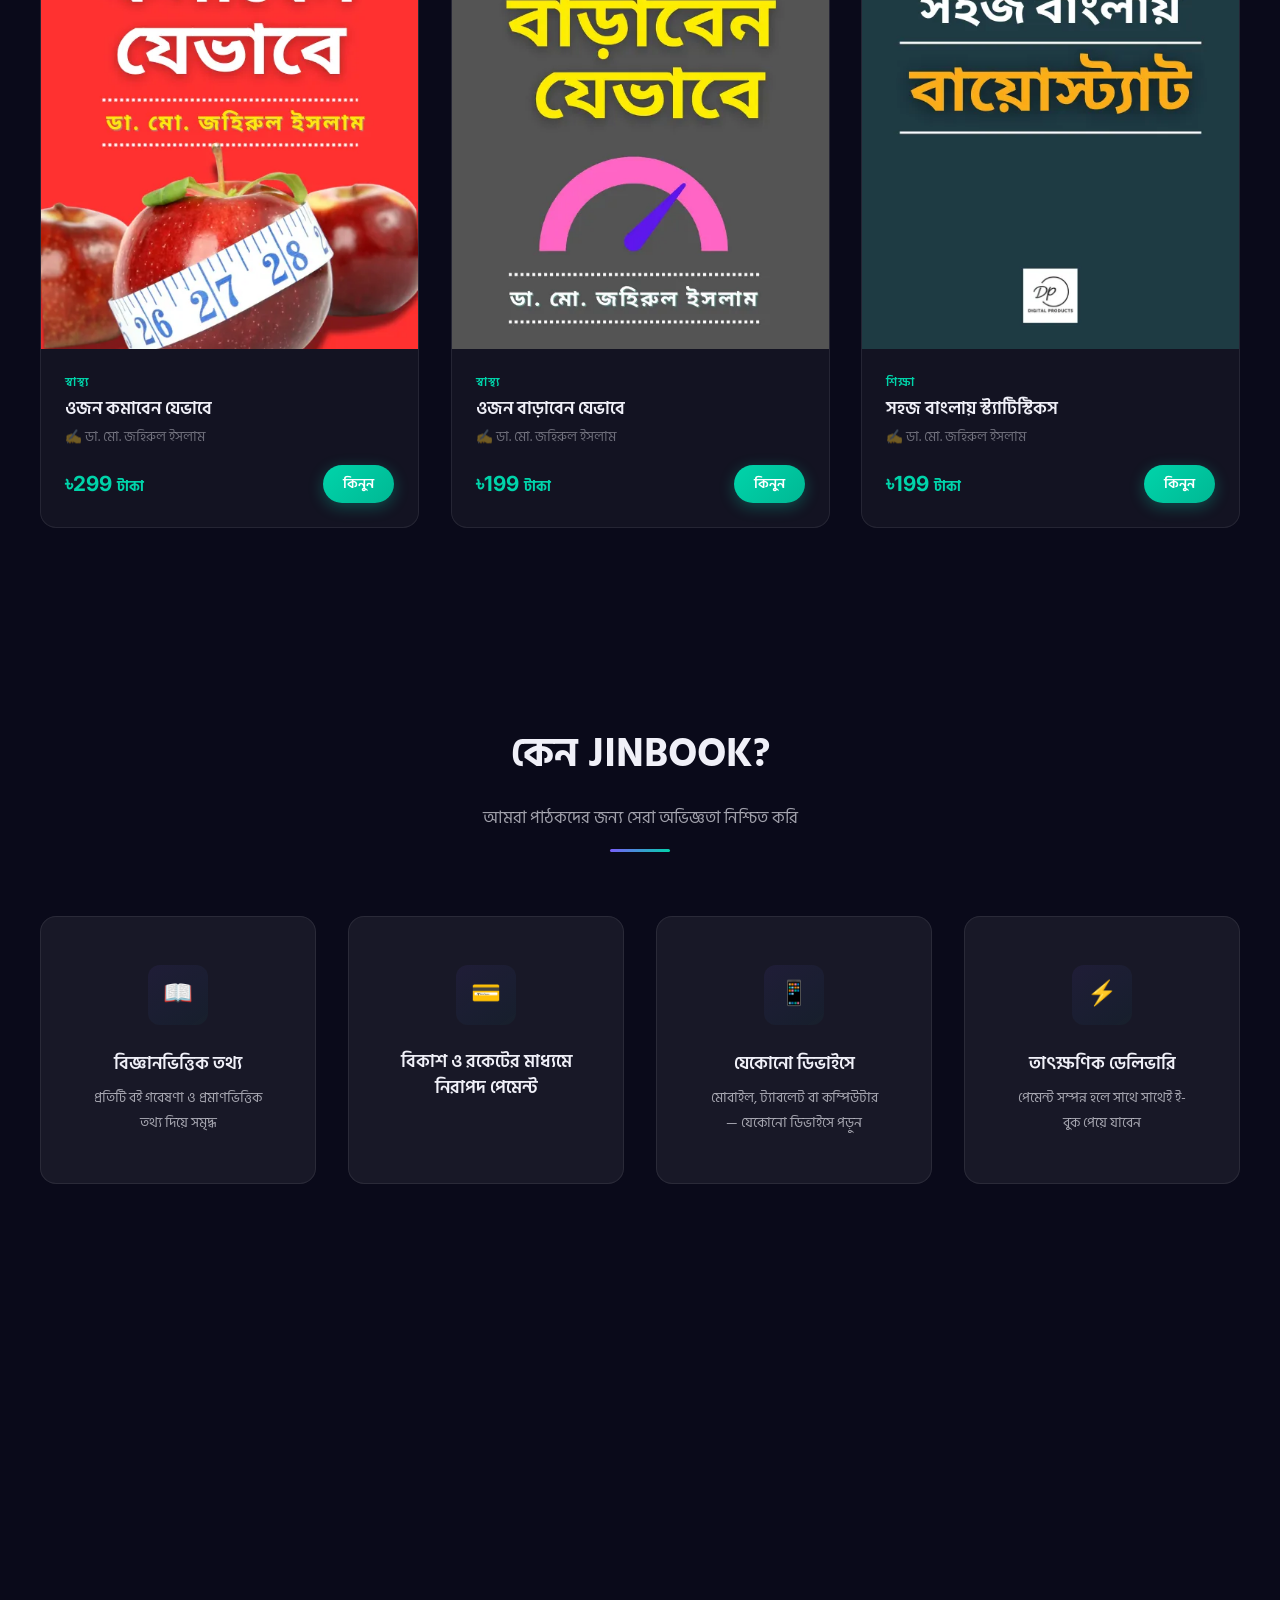
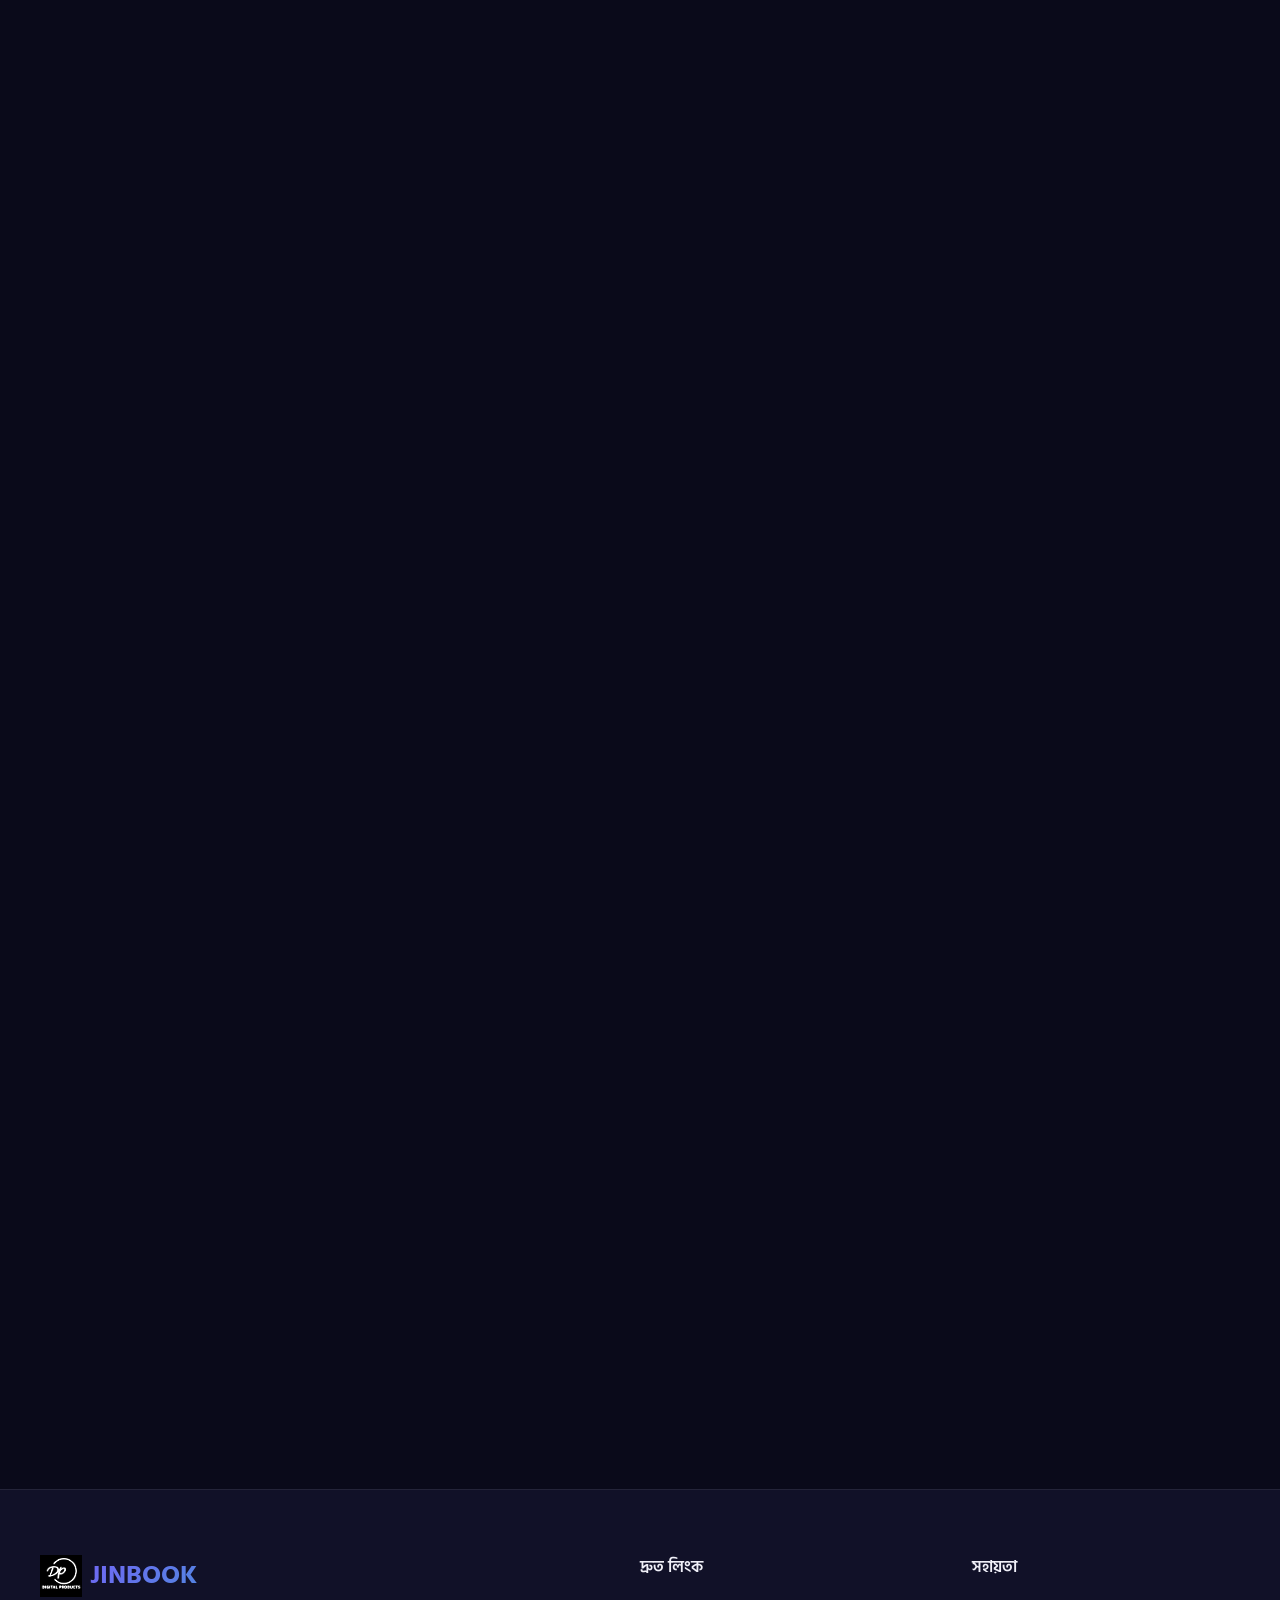
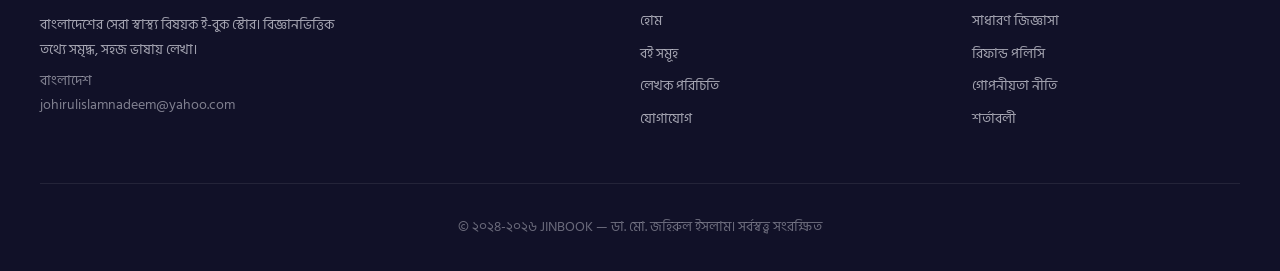
==== commit 9b647ea9: "Update footer copyright text as requested" ====
--- a/index.html
+++ b/index.html
@@ -764,7 +764,7 @@
     </div>
 
     <div class="footer-bottom">
-      <p>&copy; ২০২৪-২০২৬ JINBOOK — <span itemscope itemtype="https://schema.org/Person"><span itemprop="name">ডা. মো. জহিরুল ইসলাম</span></span>। সমস্ত অধিকার সংরক্ষিত। <span class="heart">❤️</span></p>
+      <p>&copy; ২০২৪-২০২৬ JINBOOK — ডা. মো. জহিরুল ইসলাম। সর্বস্বত্ত্ব সংরক্ষিত</p>
     </div>
   </footer>
 
